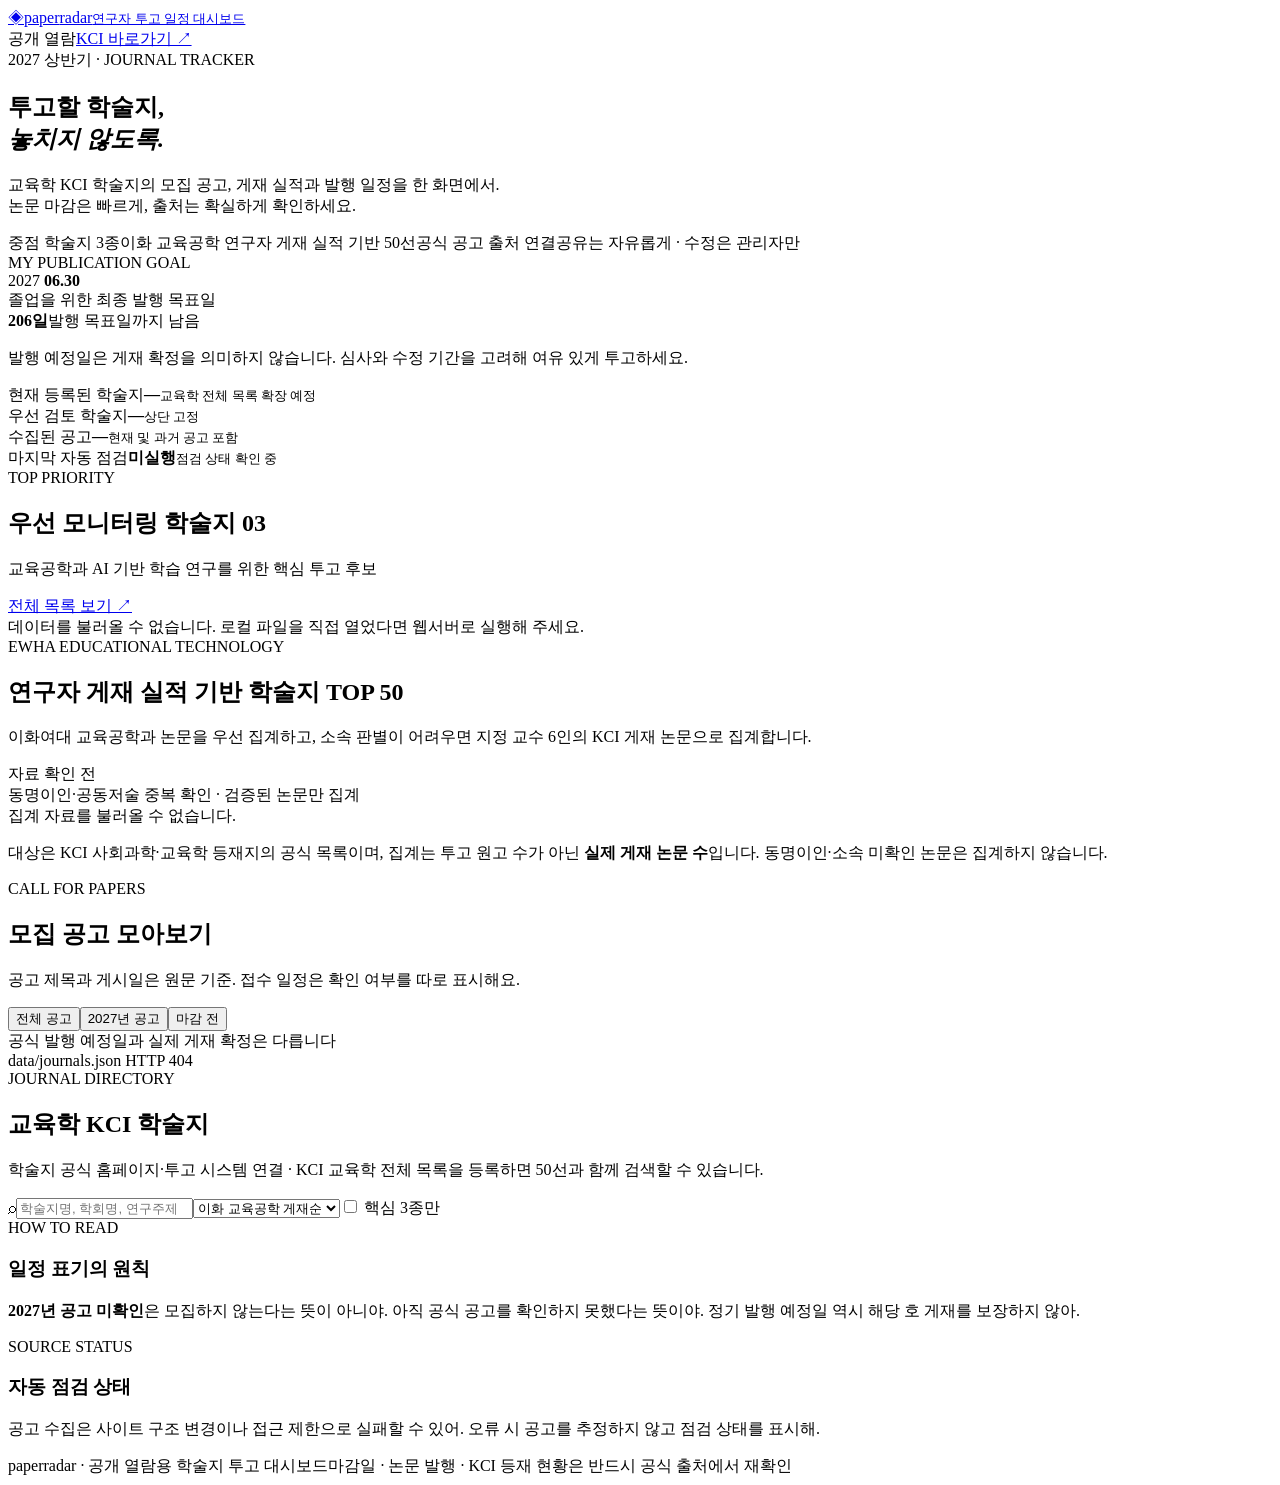
==== index.html @ 4fd84130 "Fix Github Pages path" ====
<!doctype html>
<html lang="ko">
<head>
  <meta charset="utf-8" />
  <meta name="viewport" content="width=device-width,initial-scale=1" />
  <meta name="color-scheme" content="light" />
  <meta name="description" content="교육학 KCI 학술지의 논문 모집 공고, 영향력지수와 발행일을 함께 살펴보는 연구자용 공개 대시보드" />
  <title>Paper Radar · 학술지 투고 레이더</title>
  <link rel="stylesheet" href="styles.css" />
  <script src="app.js" defer></script>
</head>
<body>
 <div class="app-shell">
  <header class="topbar"><a class="brand" href="./" aria-label="처음으로"><span class="brand-mark">◈</span><span>paper<span class="brand-light">radar</span><small>연구자 투고 일정 대시보드</small></span></a><div class="top-actions"><span class="public-mark"><span class="live-dot"></span>공개 열람</span><a class="top-link" href="https://www.kci.go.kr" target="_blank" rel="noopener noreferrer">KCI 바로가기 ↗</a></div></header>
  <main>
   <section class="hero"><div class="hero-copy"><div class="eyebrow">2027 상반기 · JOURNAL TRACKER</div><h1>투고할 학술지,<br><em>놓치지 않도록.</em></h1><p>교육학 KCI 학술지의 모집 공고, 게재 실적과 발행 일정을 한 화면에서.<br>논문 마감은 빠르게, 출처는 확실하게 확인하세요.</p><div class="hero-pills"><span>중점 학술지 3종</span><span>이화 교육공학 연구자 게재 실적 기반 50선</span><span>공식 공고 출처 연결</span><span>공유는 자유롭게 · 수정은 관리자만</span></div></div><div class="deadline-card"><div class="eyebrow">MY PUBLICATION GOAL</div><div class="goal-date">2027 <strong>06.30</strong></div><div class="goal-label">졸업을 위한 최종 발행 목표일</div><div class="days"><strong id="days-left">—</strong><span id="days-label">남은 기간 계산 중</span></div><p>발행 예정일은 게재 확정을 의미하지 않습니다. 심사와 수정 기간을 고려해 여유 있게 투고하세요.</p></div></section>
   <section class="metrics" aria-label="대시보드 요약"><div class="metric"><span>현재 등록된 학술지</span><strong id="journal-count">—</strong><small>교육학 전체 목록 확장 예정</small></div><div class="metric"><span>우선 검토 학술지</span><strong id="priority-count">—</strong><small>상단 고정</small></div><div class="metric"><span>수집된 공고</span><strong id="notice-count">—</strong><small>현재 및 과거 공고 포함</small></div><div class="metric"><span>마지막 자동 점검</span><strong id="last-check" class="smaller">미실행</strong><small id="scan-summary">점검 상태 확인 중</small></div></section>
   <section class="section" id="priority"><div class="section-heading"><div><div class="eyebrow">TOP PRIORITY</div><h2>우선 모니터링 학술지 <span class="soft">03</span></h2><p>교육공학과 AI 기반 학습 연구를 위한 핵심 투고 후보</p></div><a href="#all-journals" class="section-link">전체 목록 보기 <span>↗</span></a></div><div id="priority-grid" class="priority-grid" aria-live="polite"></div></section>
   <section class="section" id="research-ranking"><div class="section-heading"><div><div class="eyebrow">EWHA EDUCATIONAL TECHNOLOGY</div><h2>연구자 게재 실적 기반 학술지 TOP 50</h2><p>이화여대 교육공학과 논문을 우선 집계하고, 소속 판별이 어려우면 지정 교수 6인의 KCI 게재 논문으로 집계합니다.</p></div></div><div class="table-panel"><div class="ranking-toolbar"><div id="ranking-status">자료 확인 전</div><span>동명이인·공동저술 중복 확인 · 검증된 논문만 집계</span></div><div id="ranking-list" class="ranking-list" aria-live="polite"></div></div><p class="ranking-explain">대상은 KCI 사회과학·교육학 등재지의 공식 목록이며, 집계는 투고 원고 수가 아닌 <strong>실제 게재 논문 수</strong>입니다. 동명이인·소속 미확인 논문은 집계하지 않습니다.</p></section>
   <section class="section" id="announcements"><div class="section-heading"><div><div class="eyebrow">CALL FOR PAPERS</div><h2>모집 공고 모아보기</h2><p>공고 제목과 게시일은 원문 기준. 접수 일정은 확인 여부를 따로 표시해요.</p></div></div><div class="table-panel"><div class="filterbar"><div class="filtergroup" role="group" aria-label="공고 필터"><button data-notice-filter="all" class="chip active" type="button">전체 공고</button><button data-notice-filter="new" class="chip" type="button">2027년 공고</button><button data-notice-filter="open" class="chip" type="button">마감 전</button></div><span class="hint">공식 발행 예정일과 실제 게재 확정은 다릅니다</span></div><div id="notice-list" class="notice-list" aria-live="polite"></div></div></section>
   <section class="section" id="all-journals"><div class="section-heading"><div><div class="eyebrow">JOURNAL DIRECTORY</div><h2>교육학 KCI 학술지</h2><p>학술지 공식 홈페이지·투고 시스템 연결 · KCI 교육학 전체 목록을 등록하면 50선과 함께 검색할 수 있습니다.</p></div></div><div class="table-panel"><div class="directory-tools"><label class="search"><span aria-hidden="true">⌕</span><input id="query" type="search" placeholder="학술지명, 학회명, 연구주제로 검색" aria-label="학술지 검색" /></label><select id="sort" aria-label="정렬 방식"><option value="ranking">이화 교육공학 게재순</option><option value="priority">우선 학술지 순</option><option value="if">KCI IF 높은 순</option><option value="name">이름순</option></select><label class="checkbox-label"><input id="only-priority" type="checkbox" /> 핵심 3종만</label></div><div id="journal-list" class="journal-list" aria-live="polite"></div></div></section>
   <section class="bottom-row"><div class="help-card"><div class="eyebrow">HOW TO READ</div><h3>일정 표기의 원칙</h3><p><strong>2027년 공고 미확인</strong>은 모집하지 않는다는 뜻이 아니야. 아직 공식 공고를 확인하지 못했다는 뜻이야. 정기 발행 예정일 역시 해당 호 게재를 보장하지 않아.</p></div><div class="help-card"><div class="eyebrow">SOURCE STATUS</div><h3>자동 점검 상태</h3><div id="source-status" class="sources"></div><p>공고 수집은 사이트 구조 변경이나 접근 제한으로 실패할 수 있어. 오류 시 공고를 추정하지 않고 점검 상태를 표시해.</p></div></section>
  </main>
  <footer><span>paper<span class="brand-light">radar</span> <span class="muted">· 공개 열람용 학술지 투고 대시보드</span></span><span>마감일 · 논문 발행 · KCI 등재 현황은 반드시 공식 출처에서 재확인</span></footer>
 </div>
</body>
</html>
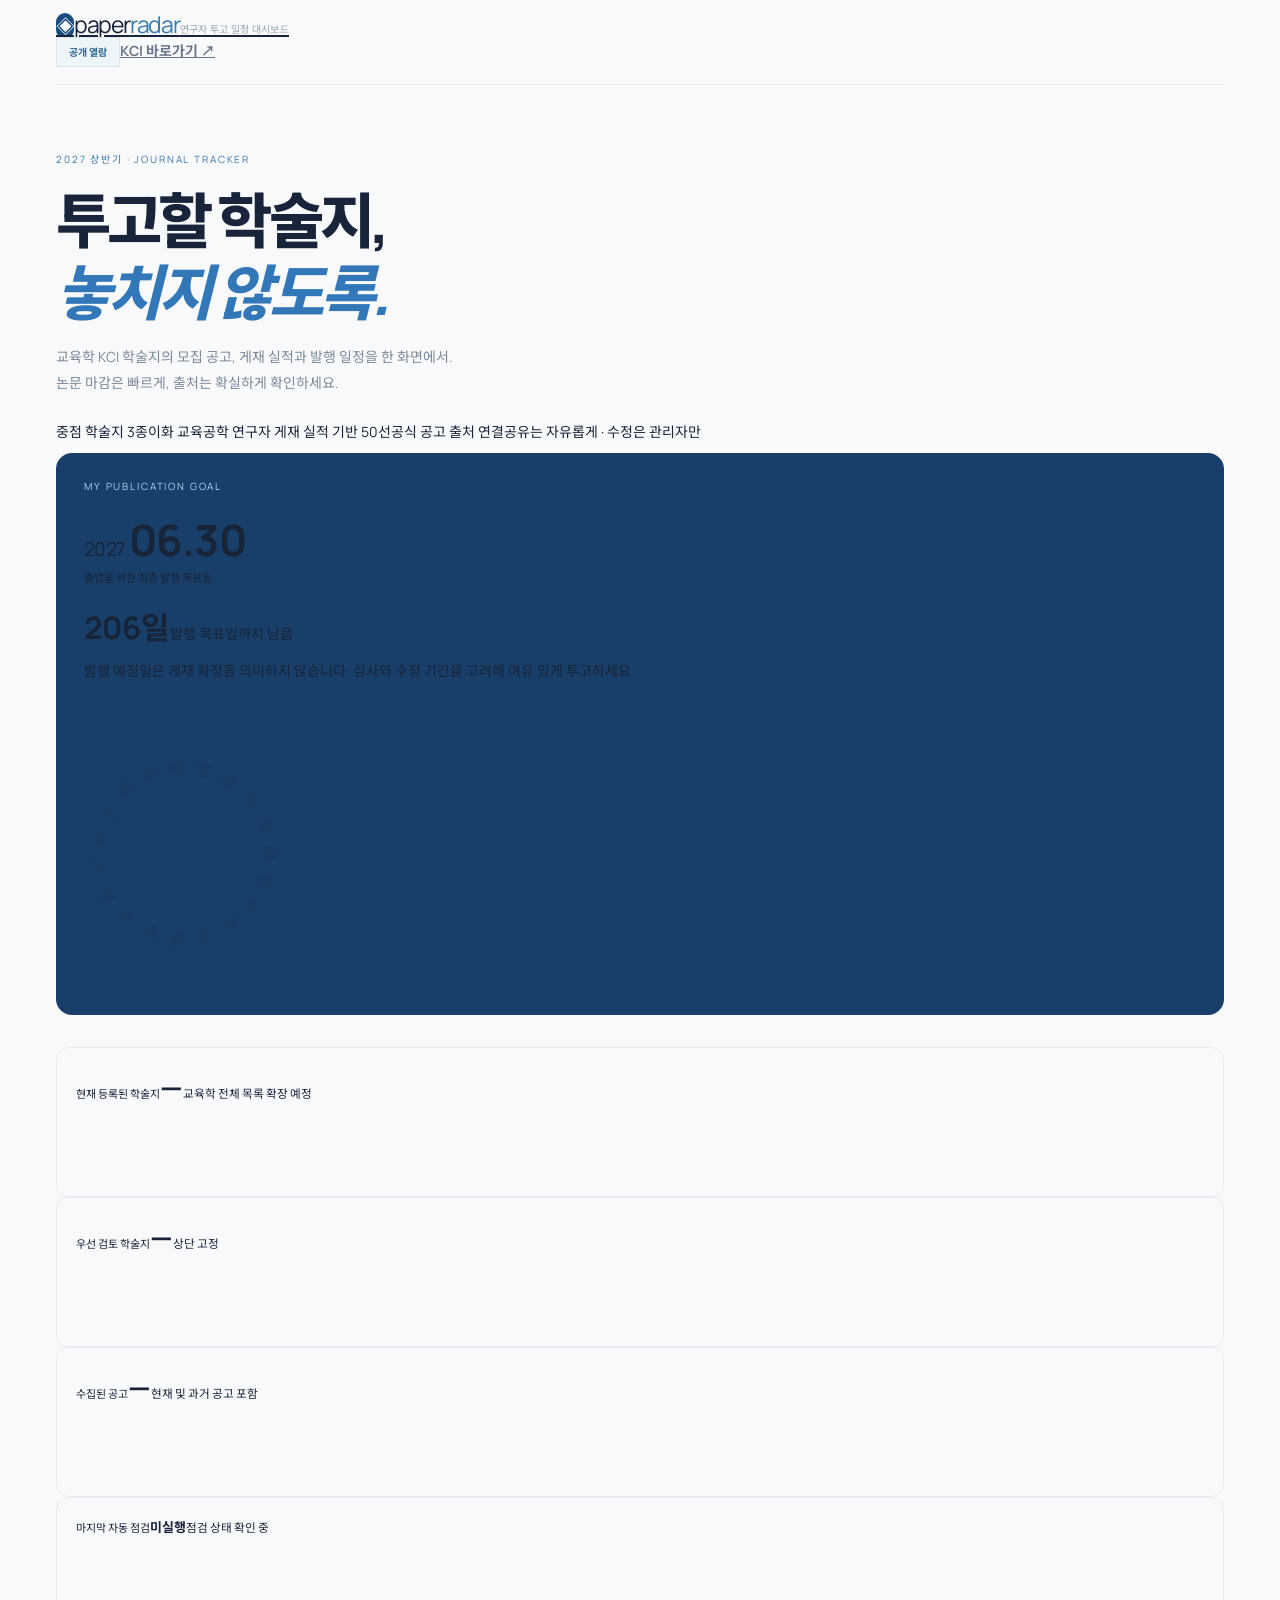
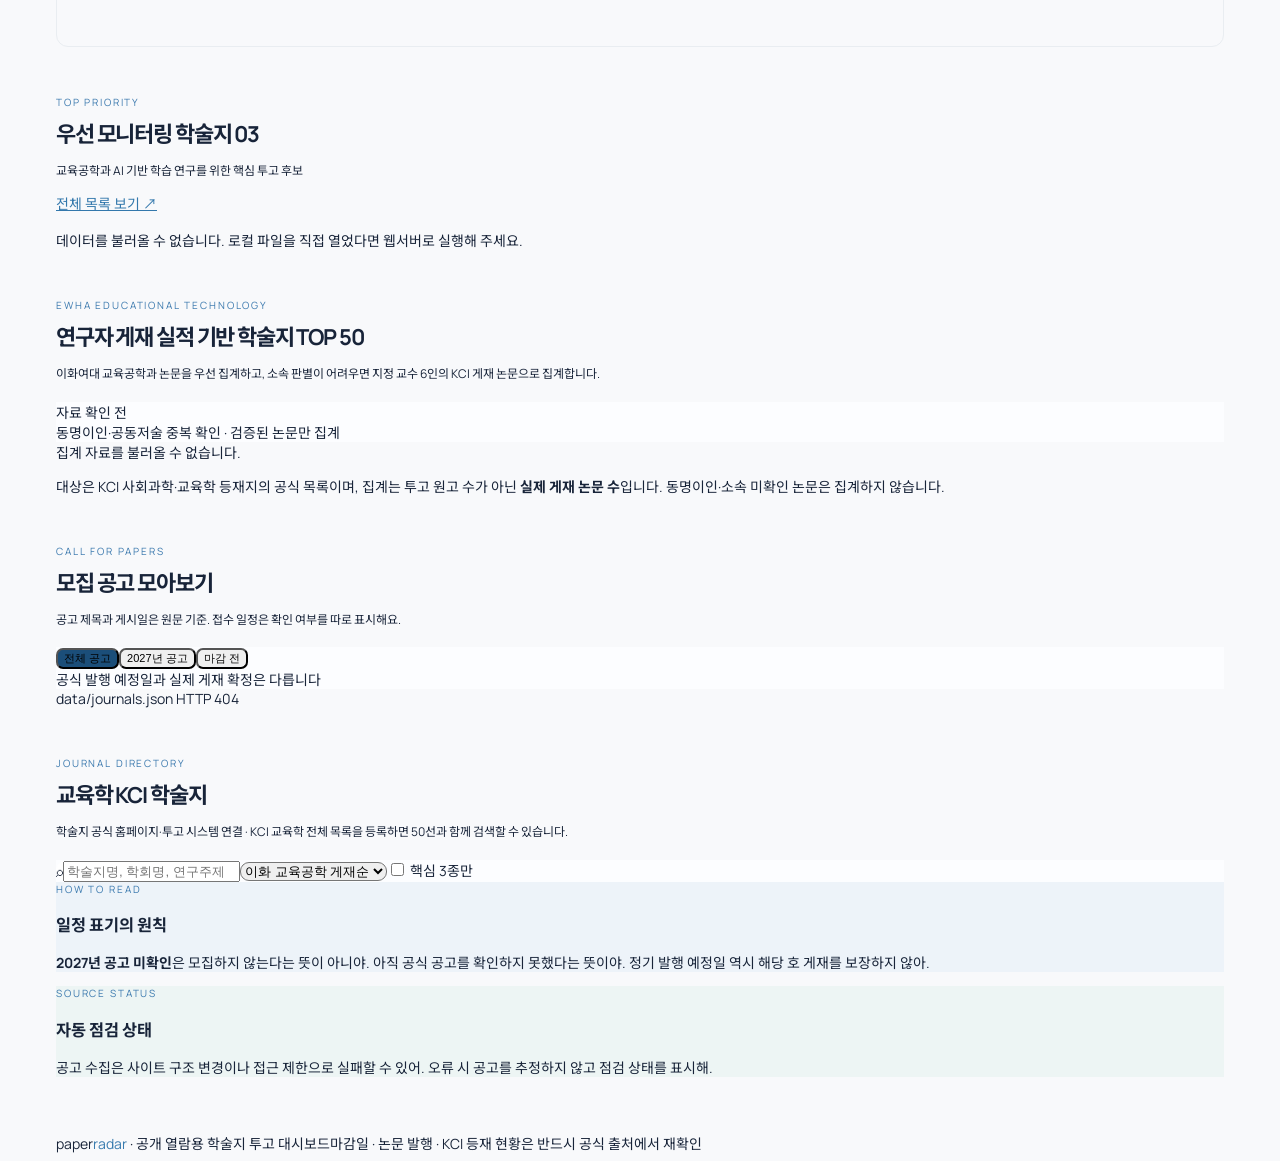
==== commit 882a05ea: "Update index.html" ====
--- a/index.html
+++ b/index.html
@@ -8,6 +8,7 @@
   <title>Paper Radar · 학술지 투고 레이더</title>
   <link rel="stylesheet" href="styles.css" />
   <script src="app.js" defer></script>
+  <link rel="stylesheet" href="./redesign.css?v=2">
 </head>
 <body>
  <div class="app-shell">
--- a/redesign.css
+++ b/redesign.css
@@ -0,0 +1,54 @@
+
+/* Paper Radar v2 — editorial research dashboard */
+@import url('https://fonts.googleapis.com/css2?family=DM+Sans:wght@400;500;600;700;800&family=Manrope:wght@400;500;600;700;800&family=Noto+Sans+KR:wght@400;500;600;700;800&display=swap');
+:root{font-family:'Manrope','Noto Sans KR',sans-serif;background:#f8f9fb;color:#182439;font-size:14px}
+body{background:#f8f9fb}
+.app-shell{max-width:1280px;padding:0 48px}
+.topbar{height:76px;border-bottom:1px solid #e7ebef}
+.brand{font-size:23px;color:#17243b;gap:10px;letter-spacing:-1.2px}
+.brand-mark{width:34px;height:34px;background:#194d7d;border-radius:10px;color:white;font-size:19px}
+.brand-light{color:#397caf}
+.brand small{font-size:10px;letter-spacing:.03em;margin-top:5px;color:#98a4b2}
+.top-actions{gap:24px;font-weight:700}
+.top-link{color:#69778a}.top-link:hover{color:#225a8e}
+.public-mark{font-size:10px;padding:7px 12px;background:#edf5f8;border:1px solid #dae7f0;color:#346c91}
+.live-dot{background:#3b9b93}
+.hero{grid-template-columns:minmax(0,1fr) 330px;gap:34px;padding:54px 0 32px;align-items:stretch}
+.hero-copy{padding:12px 0}
+.eyebrow{color:#3b79ae;font-size:10px;letter-spacing:1.85px}
+.hero h1{font-weight:800;font-size:clamp(38px,4.7vw,61px);letter-spacing:-3.9px;line-height:1.2;margin:18px 0 16px}
+.hero h1 em{color:#3278b8}
+.hero-copy p{font-size:14px;line-height:1.85;color:#7b899a}
+.hero-pills{margin-top:25px;gap:10px}
+.hero-pills a{background:#194b79;border-radius:9px;color:white;padding:11px 16px;font-size:12px;font-weight:800}
+.hero-pills a+a{background:#fff;color:#2e648d;border:1px solid #dce5ed}
+.hero-pills a:hover{filter:brightness(.95)}
+.deadline-card{min-height:unset;border-radius:16px;padding:26px 28px;background:#183f69;box-shadow:none}
+.deadline-card:after{content:'◌';font-size:200px;right:-35px;bottom:-65px;opacity:.065}
+.deadline-card .eyebrow{color:#a2d9ef}
+.goal-date{margin-top:17px;font-size:19px;letter-spacing:-.7px}.goal-date strong{font-size:43px}
+.goal-label{font-size:11px}.days{margin-top:18px}.days strong{font-size:31px}.deadline-card p{margin-top:11px;line-height:1.7}
+.metrics{grid-template-columns:repeat(4,minmax(0,1fr));gap:12px}
+.metric{border-radius:12px;min-height:110px;padding:19px 19px;border:1px solid #e9edf1;box-shadow:none}
+.metric>span{font-size:11px}.metric strong{font-size:29px;margin:5px 0}.metric .smaller{font-size:13px;margin:13px 0 9px}
+.section{margin-top:48px}.section-heading{margin-bottom:17px}.section-heading h2{font-size:22px;letter-spacing:-1.15px;margin:7px 0}
+.section-heading p{font-size:12px;line-height:1.7}.section-link{color:#3378ac}
+.priority-grid{gap:13px}
+.journal-card{border-radius:13px;border:1px solid #e5eaf0;min-height:234px;box-shadow:none;padding:21px 21px 19px;transition:transform .18s,border-color .18s}
+.journal-card:hover{transform:translateY(-3px);border-color:#bad0e2}
+.journal-card:first-child{background:#fff;border-color:#a3c8e3}
+.rank{color:#397ba7;letter-spacing:.08em;font-size:10px}
+.mini-badge{background:#f3f6fa;border-color:#e8edf2;border-radius:20px}
+.journal-card h3{font-size:18px;margin:18px 0 7px}.journal-card h3.english{font-size:16px}
+.jc-meta span{font-size:10px;background:#eff5fa;color:#56758e}
+.jc-footer .if strong{color:#174b76}.jc-footer a,.small-links a,.ranking-links a,.rank-links a{color:#236eaa}
+.table-panel{border-radius:12px;box-shadow:none;border-color:#e5eaf0}
+.filterbar,.directory-tools,.ranking-toolbar{background:#fcfdff}
+.search{border-radius:9px;background:#fff}.directory-tools select{border-radius:9px}
+.chip.active{background:#1b4e79}.chip{font-size:11px;border-radius:7px}
+.tag.open{color:#166a56;background:#e8f6ef}
+.notice-row:hover,.journal-row:hover,.ranking-row:hover{background:#f9fbfd}
+.help-card{background:#edf3f9}.help-card:nth-child(2){background:#edf5f4}
+footer{margin-top:56px}
+@media(max-width:950px){.app-shell{padding:0 26px}.hero{grid-template-columns:1fr 300px;gap:18px}.top-actions{gap:12px}.priority-grid{grid-template-columns:repeat(3,minmax(0,1fr))}.journal-card{padding:16px}.hero h1{font-size:43px}}
+@media(max-width:720px){.app-shell{padding:0 16px}.topbar{height:70px}.top-actions .top-link{display:none}.hero{grid-template-columns:1fr;gap:16px;padding:32px 0 20px}.hero h1{font-size:41px;letter-spacing:-2.5px}.deadline-card{padding:20px 22px}.metrics{grid-template-columns:repeat(2,minmax(0,1fr));gap:9px}.metric{min-height:98px;padding:15px}.priority-grid{grid-template-columns:1fr}.journal-card{min-height:205px}.section{margin-top:37px}.section-heading h2{font-size:21px}.bottom-row{grid-template-columns:1fr}.goal-date strong{font-size:38px}.ranking-toolbar{flex-direction:column;align-items:flex-start}}
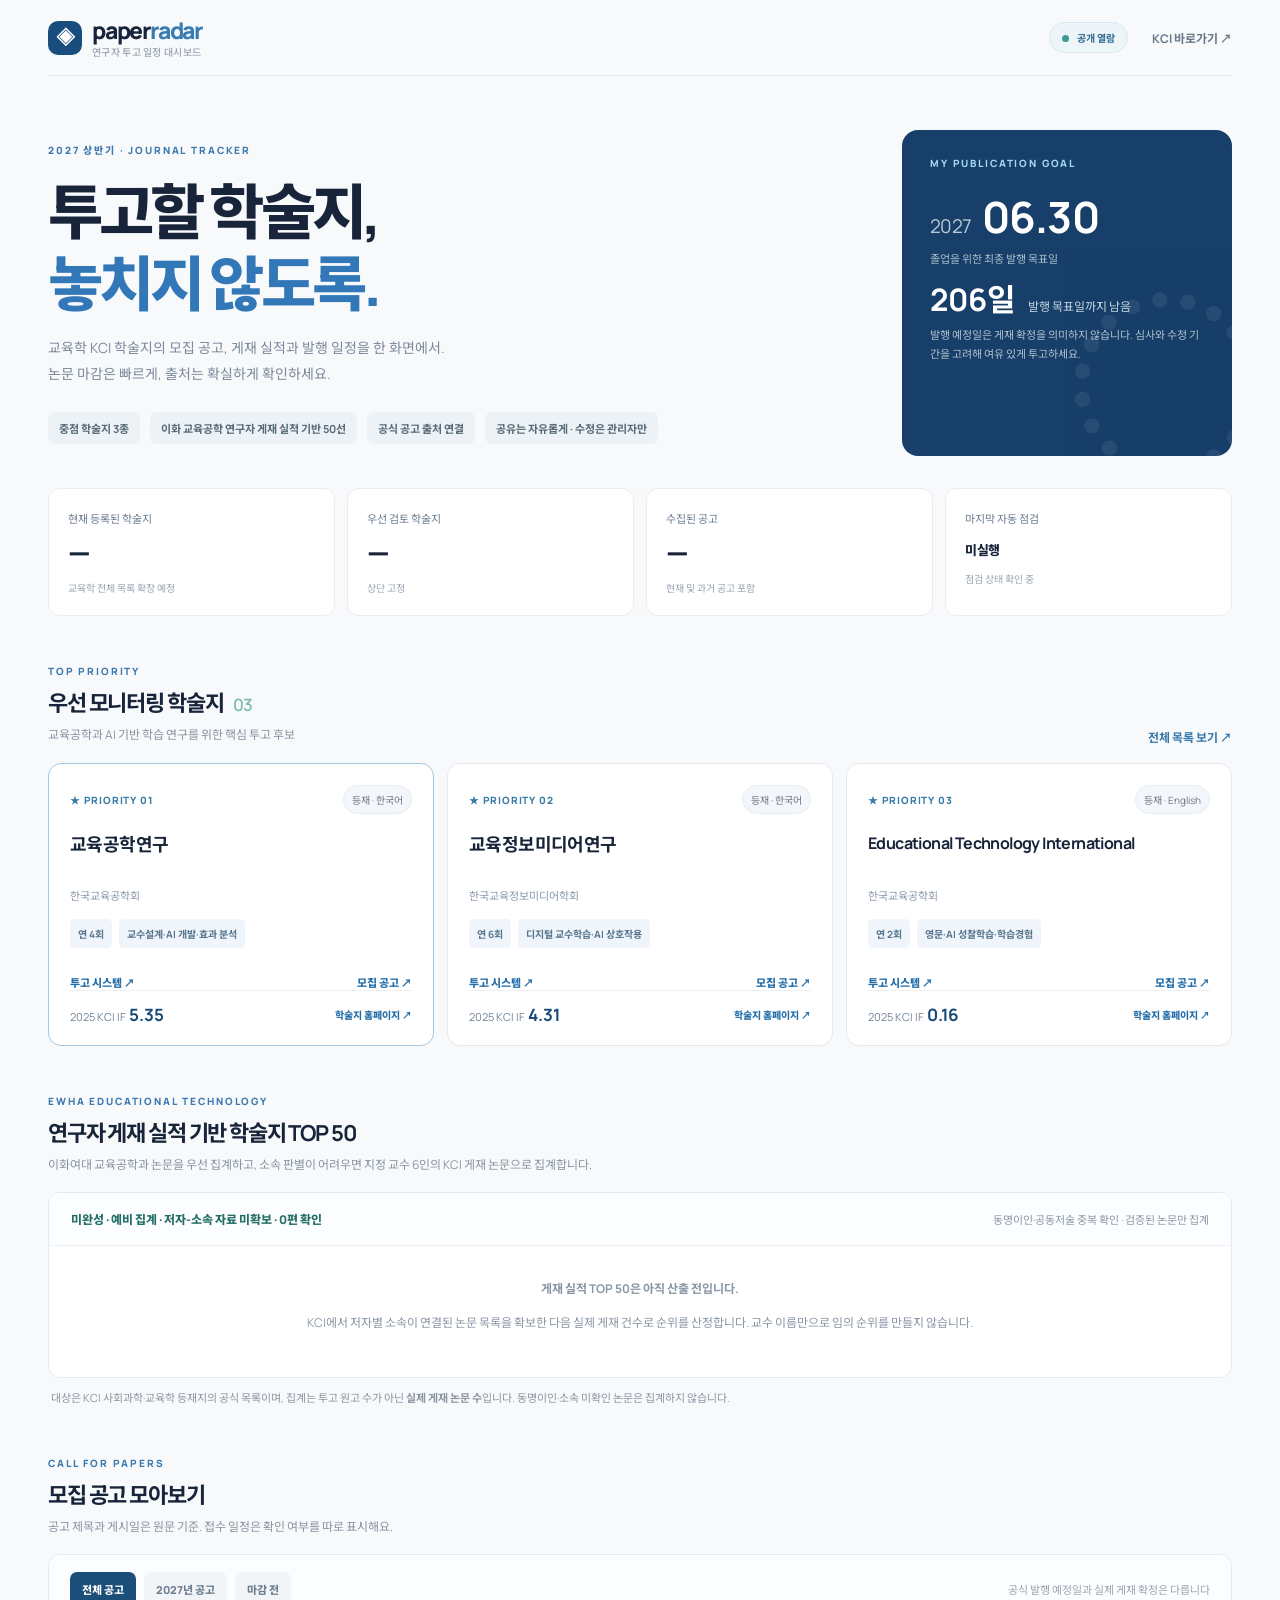
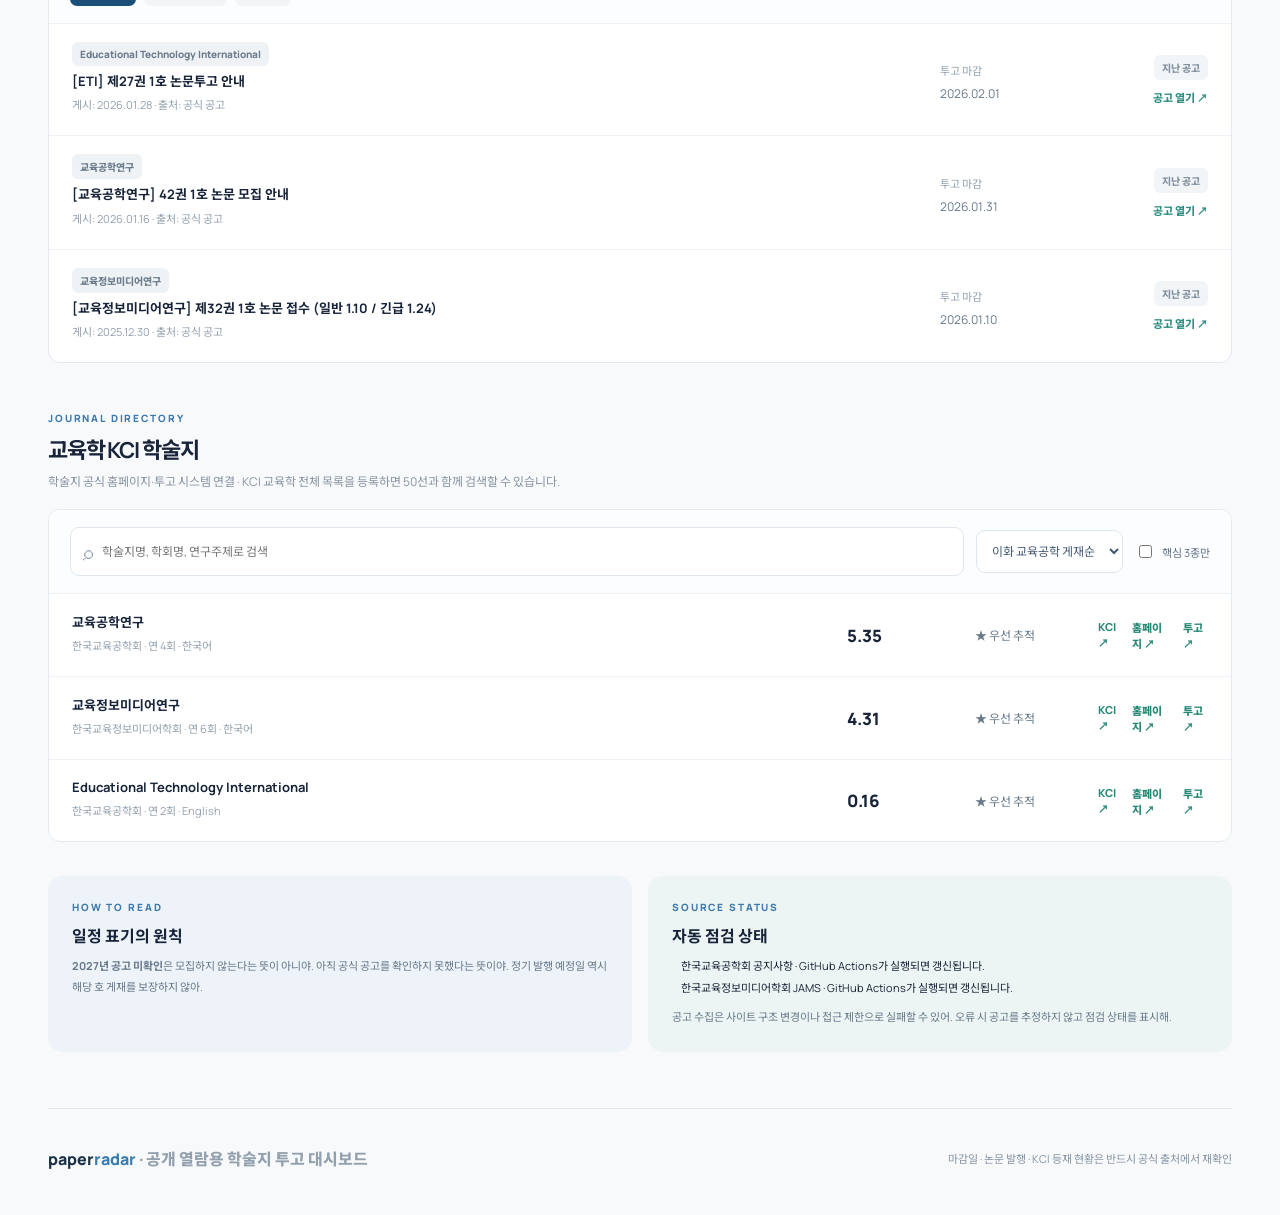
==== commit c93d993d: "Update index.html" ====
--- a/index.html
+++ b/index.html
@@ -7,7 +7,7 @@
   <meta name="description" content="교육학 KCI 학술지의 논문 모집 공고, 영향력지수와 발행일을 함께 살펴보는 연구자용 공개 대시보드" />
   <title>Paper Radar · 학술지 투고 레이더</title>
   <link rel="stylesheet" href="styles.css" />
-  <script src="app.js" defer></script>
+  <script src="./app.js?v=20261030-2" defer></script>
   <link rel="stylesheet" href="./redesign.css?v=2">
 </head>
 <body>
--- a/styles.css
+++ b/styles.css
@@ -0,0 +1,7 @@
+@import url('https://fonts.googleapis.com/css2?family=DM+Sans:wght@400;500;600;700;800&family=Noto+Sans+KR:wght@400;500;600;700;800&display=swap');
+:root {font-family:'DM Sans','Noto Sans KR',system-ui,sans-serif;color:#15243a;background:#f6f8fb;font-size:15px}*{box-sizing:border-box}html{scroll-behavior:smooth}body{margin:0}a{color:inherit;text-decoration:none}button,input,select{font:inherit}button{cursor:pointer}.app-shell{max-width:1320px;padding:0 44px;margin:0 auto}.topbar{height:100px;display:flex;align-items:center;justify-content:space-between;border-bottom:1px solid #e3e9f0}.brand{display:flex;gap:12px;align-items:center;font-size:22px;line-height:1;font-weight:800;letter-spacing:-1.1px}.brand small{display:block;font-weight:500;font-size:11px;letter-spacing:0;color:#8490a0;margin-top:7px}.brand-light{color:#35a390}.brand-mark{display:grid;place-items:center;width:42px;height:42px;border-radius:13px;background:#142d44;color:#a2efde;font-size:26px}.top-actions{display:flex;align-items:center;gap:24px;font-size:12px;color:#58667a}.public-mark{border:1px solid #dde7e5;background:#f4fbf7;border-radius:100px;padding:9px 14px;color:#357b68;font-weight:700}.live-dot{display:inline-block;width:7px;height:7px;margin-right:8px;background:#45b48c;border-radius:50%}.top-link:hover,.section-link:hover{text-decoration:underline}.hero{display:grid;grid-template-columns:1.55fr 1fr;gap:40px;align-items:center;padding:52px 0 40px}.eyebrow{text-transform:uppercase;color:#269685;font-size:11px;font-weight:800;letter-spacing:2px}.hero h1{font-size:clamp(42px,4.9vw,66px);line-height:1.22;letter-spacing:-3.2px;margin:17px 0 20px;font-weight:800}.hero h1 em{font-style:normal;color:#319f8a}.hero-copy p{font-size:14px;line-height:1.9;color:#66758a;margin:0}.hero-pills{display:flex;flex-wrap:wrap;gap:8px;margin-top:25px}.hero-pills span{font-size:11px;padding:8px 11px;background:#ecf2f5;color:#586b78;border-radius:7px;font-weight:700}.deadline-card{position:relative;overflow:hidden;background:#17334b;color:white;border-radius:20px;padding:31px 33px;box-shadow:0 12px 36px #122c4018;min-height:293px}.deadline-card:after{content:'◉';font-size:220px;position:absolute;right:-48px;bottom:-96px;opacity:.055}.deadline-card .eyebrow{color:#96dac9}.goal-date{margin-top:18px;font-size:25px;letter-spacing:-1.4px;color:#b9ccd5}.goal-date strong{color:#fff;font-size:47px;margin-left:7px}.goal-label{font-size:12px;color:#a7bdc9;margin-top:4px}.days{display:flex;align-items:baseline;gap:12px;margin-top:20px}.days strong{font-size:36px;line-height:1}.days span{font-size:12px;color:#c4d8e1}.deadline-card p{font-size:11px;color:#adc1ca;max-width:330px;line-height:1.8;margin:13px 0 0}.metrics{display:grid;grid-template-columns:repeat(4,1fr);gap:14px}.metric{background:white;border:1px solid #e7ebf0;border-radius:14px;padding:23px 22px;min-height:127px}.metric>span{color:#6b7d90;font-size:12px}.metric strong{display:block;font-weight:800;font-size:33px;letter-spacing:-1.4px;margin:7px 0 1px}.metric .smaller{font-size:16px;letter-spacing:-.4px;margin:16px 0 9px}.metric small{color:#98a5b3;font-size:10px}.section{margin-top:57px}.section-heading{display:flex;align-items:end;justify-content:space-between;gap:20px;margin-bottom:19px}.section-heading h2{font-size:24px;letter-spacing:-1px;margin:8px 0 8px}.section-heading p{font-size:12px;color:#8794a3;margin:0}.soft{color:#7dbdb3;font-size:17px;margin-left:7px;font-weight:600}.section-link{font-size:12px;color:#477b86;font-weight:700}.priority-grid{display:grid;grid-template-columns:repeat(3,1fr);gap:16px}.journal-card{background:#fff;border:1px solid #e5ecf0;border-radius:16px;padding:23px 22px;display:flex;flex-direction:column;min-height:246px;box-shadow:0 5px 20px #192b3905}.journal-card:first-child{border-color:#91cbbb;background:linear-gradient(145deg,#fbfffe,#fff)}.jc-top{display:flex;justify-content:space-between;align-items:center}.rank{display:inline-block;font-size:11px;color:#299480;font-weight:800}.mini-badge{font-size:10px;color:#6c7885;background:#f3f5f8;border:1px solid #e7ecf1;padding:6px 8px;border-radius:6px}.journal-card h3{font-size:18px;letter-spacing:-.6px;line-height:1.4;margin:16px 0 6px;min-height:48px}.journal-card h3.english{font-size:17px}.jc-publisher{font-size:11px;color:#8a99a9}.jc-meta{display:flex;gap:7px;flex-wrap:wrap;margin:16px 0}.jc-meta span{border-radius:5px;padding:7px 8px;background:#f2f6f8;font-size:10px;font-weight:700;color:#516578}.jc-footer{margin-top:auto;display:flex;align-items:center;justify-content:space-between;border-top:1px solid #ecf0f4;padding-top:16px}.jc-footer .if{color:#718395;font-size:11px}.jc-footer .if strong{font-size:17px;color:#132f45;margin-left:3px}.jc-footer a{font-size:11px;color:#278875;font-weight:800}.table-panel{background:white;border:1px solid #e5ebf1;border-radius:16px;overflow:hidden}.filterbar,.directory-tools{display:flex;align-items:center;justify-content:space-between;padding:17px 21px;gap:12px;border-bottom:1px solid #edf0f3}.filtergroup{display:flex;align-items:center;gap:8px}.chip{border:none;border-radius:7px;background:#f2f5f8;color:#6e7f90;font-size:11px;font-weight:800;padding:9px 12px}.chip.active{color:#fff;background:#17364a}.hint{font-size:11px;color:#9ba5b2}.notice-row,.journal-row{display:grid;align-items:center;gap:18px;border-bottom:1px solid #eff2f5;padding:18px 23px}.notice-row{grid-template-columns:minmax(0,1fr) 132px 118px}.notice-row:last-child,.journal-row:last-child{border-bottom:none}.notice-row h4{font-size:13px;margin:5px 0;font-weight:700;line-height:1.55}.notice-row h4 a:hover{text-decoration:underline;color:#238675}.muted{color:#93a0ae}.notice-row p,.journal-row p{font-size:11px;color:#93a0ae;margin:5px 0}.notice-row time{font-size:12px;color:#66788a}.tag{font-size:10px;font-weight:800;padding:5px 8px;border-radius:6px;background:#eef2f5;color:#6c7c8d;display:inline-block}.tag.open{color:#247e60;background:#def6e9}.tag.pending{color:#966b26;background:#fff3d8}.tag.old{color:#8290a0;background:#f2f5f7}.status-block{text-align:right;font-size:11px}.status-block a{color:#2e8e80;font-weight:800}.directory-tools{justify-content:flex-start;flex-wrap:wrap}.search{display:flex;gap:7px;align-items:center;padding:10px 12px;border:1px solid #dfe6ed;border-radius:8px;min-width:265px;flex:1}.search>span{color:#899aaa;font-size:20px}.search input{outline:none;border:none;background:none;width:100%;font-size:12px;color:#25394e}.directory-tools select{border:1px solid #dfe6ed;border-radius:8px;background:#fff;padding:11px;font-size:12px;color:#435973}.checkbox-label{font-size:11px;color:#607286;display:flex;align-items:center;gap:7px}.journal-row{grid-template-columns:minmax(0,1fr) 110px 105px 110px}.journal-row h4{font-size:13px;margin:0 0 6px}.journal-row .if-cell{font-weight:800;font-size:17px}.journal-row .label-cell{color:#687a89;font-size:12px}.journal-row .links{display:flex;gap:11px;font-size:11px;color:#278875;font-weight:800;justify-content:flex-end}.bottom-row{display:grid;grid-template-columns:1fr 1fr;gap:16px;margin-top:34px}.help-card{background:#eaf2f4;border-radius:15px;padding:24px}.help-card:nth-child(2){background:#eef3ee}.help-card h3{margin:9px 0;font-size:16px}.help-card p{color:#67788a;font-size:11px;line-height:1.9;margin:0}.sources{font-size:11px;margin:10px 0 12px;display:grid;gap:6px}.source-line{display:flex;gap:9px;align-items:center}.source-line strong{font-weight:700}.source-line .ok{color:#20835f}.source-line .error{color:#ad614f}.source-line .neutral{color:#67788a}.empty{padding:32px;text-align:center;color:#8996a5;font-size:12px;line-height:1.8}footer{display:flex;justify-content:space-between;align-items:center;gap:18px;padding:37px 0 45px;color:#8493a3;font-size:11px;margin-top:32px;border-top:1px solid #e3e8ed}footer>span:first-child{font-weight:800;font-size:16px;color:#1b3146}
+@media(max-width:950px){.app-shell{padding:0 24px}.hero{grid-template-columns:1fr;gap:20px}.deadline-card{min-height:220px}.priority-grid{grid-template-columns:1fr 1fr}.metrics{grid-template-columns:1fr 1fr}.bottom-row{grid-template-columns:1fr}}@media(max-width:620px){.app-shell{padding:0 16px}.topbar{height:74px}.top-link{display:none}.hero{padding-top:34px}.hero h1{font-size:42px;letter-spacing:-2px}.hero-copy p br{display:none}.deadline-card{padding:25px}.priority-grid{grid-template-columns:1fr}.section{margin-top:44px}.section-heading h2{font-size:20px}.metrics{gap:9px}.metric{padding:15px;min-height:105px}.metric strong{font-size:27px}.notice-row{grid-template-columns:1fr auto;gap:7px;padding:16px}.notice-row .status-block{grid-column:1/-1;display:flex;justify-content:space-between}.notice-row time{font-size:11px}.filterbar{flex-direction:column;align-items:flex-start}.hint{font-size:10px}.journal-row{grid-template-columns:1fr 65px;gap:5px}.journal-row .label-cell{display:none}.journal-row .links{grid-column:1/-1;justify-content:flex-start}.search{min-width:100%}.section-link{font-size:10px}footer{flex-direction:column;align-items:flex-start}}
+
+/* Ewha faculty publication index */
+.ranking-toolbar{display:flex;gap:12px;align-items:center;justify-content:space-between;padding:17px 22px;border-bottom:1px solid #edf0f3}.ranking-toolbar #ranking-status{font-size:12px;color:#256f66;font-weight:800}.ranking-toolbar span{font-size:11px;color:#8b98a5}.ranking-row{display:grid;grid-template-columns:55px minmax(0,1fr) 95px 225px;gap:15px;align-items:center;padding:16px 22px;border-bottom:1px solid #eff3f5}.ranking-row:last-child{border-bottom:0}.rank-no{font-weight:800;font-size:17px;color:#89a9aa}.rank-details strong{font-size:14px}.rank-details p{margin:4px 0;font-size:11px;color:#8794a3}.rank-details small{font-size:11px;color:#45867b}.rank-score{font-weight:800;font-size:19px;color:#216b62}.rank-links{display:flex;gap:12px;justify-content:flex-end;flex-wrap:wrap}.rank-links a,.small-links a{color:#238977;font-size:11px;font-weight:800}.ranking-warning{padding:13px 20px;font-size:12px;color:#886326;background:#fff7e7;border-bottom:1px solid #f3e3bc}.ranking-explain{font-size:11px;line-height:1.8;color:#8b96a3;margin:10px 3px 0}.small-links{display:flex;justify-content:space-between;padding-top:10px;gap:12px}.jc-footer{padding-top:12px}.jc-footer a{font-size:10px}.rank-links a:hover,.small-links a:hover{text-decoration:underline}
+@media(max-width:780px){.ranking-row{grid-template-columns:38px minmax(0,1fr) 55px;gap:9px}.rank-links{grid-column:2/-1;justify-content:flex-start}.ranking-toolbar{flex-direction:column;align-items:flex-start}}
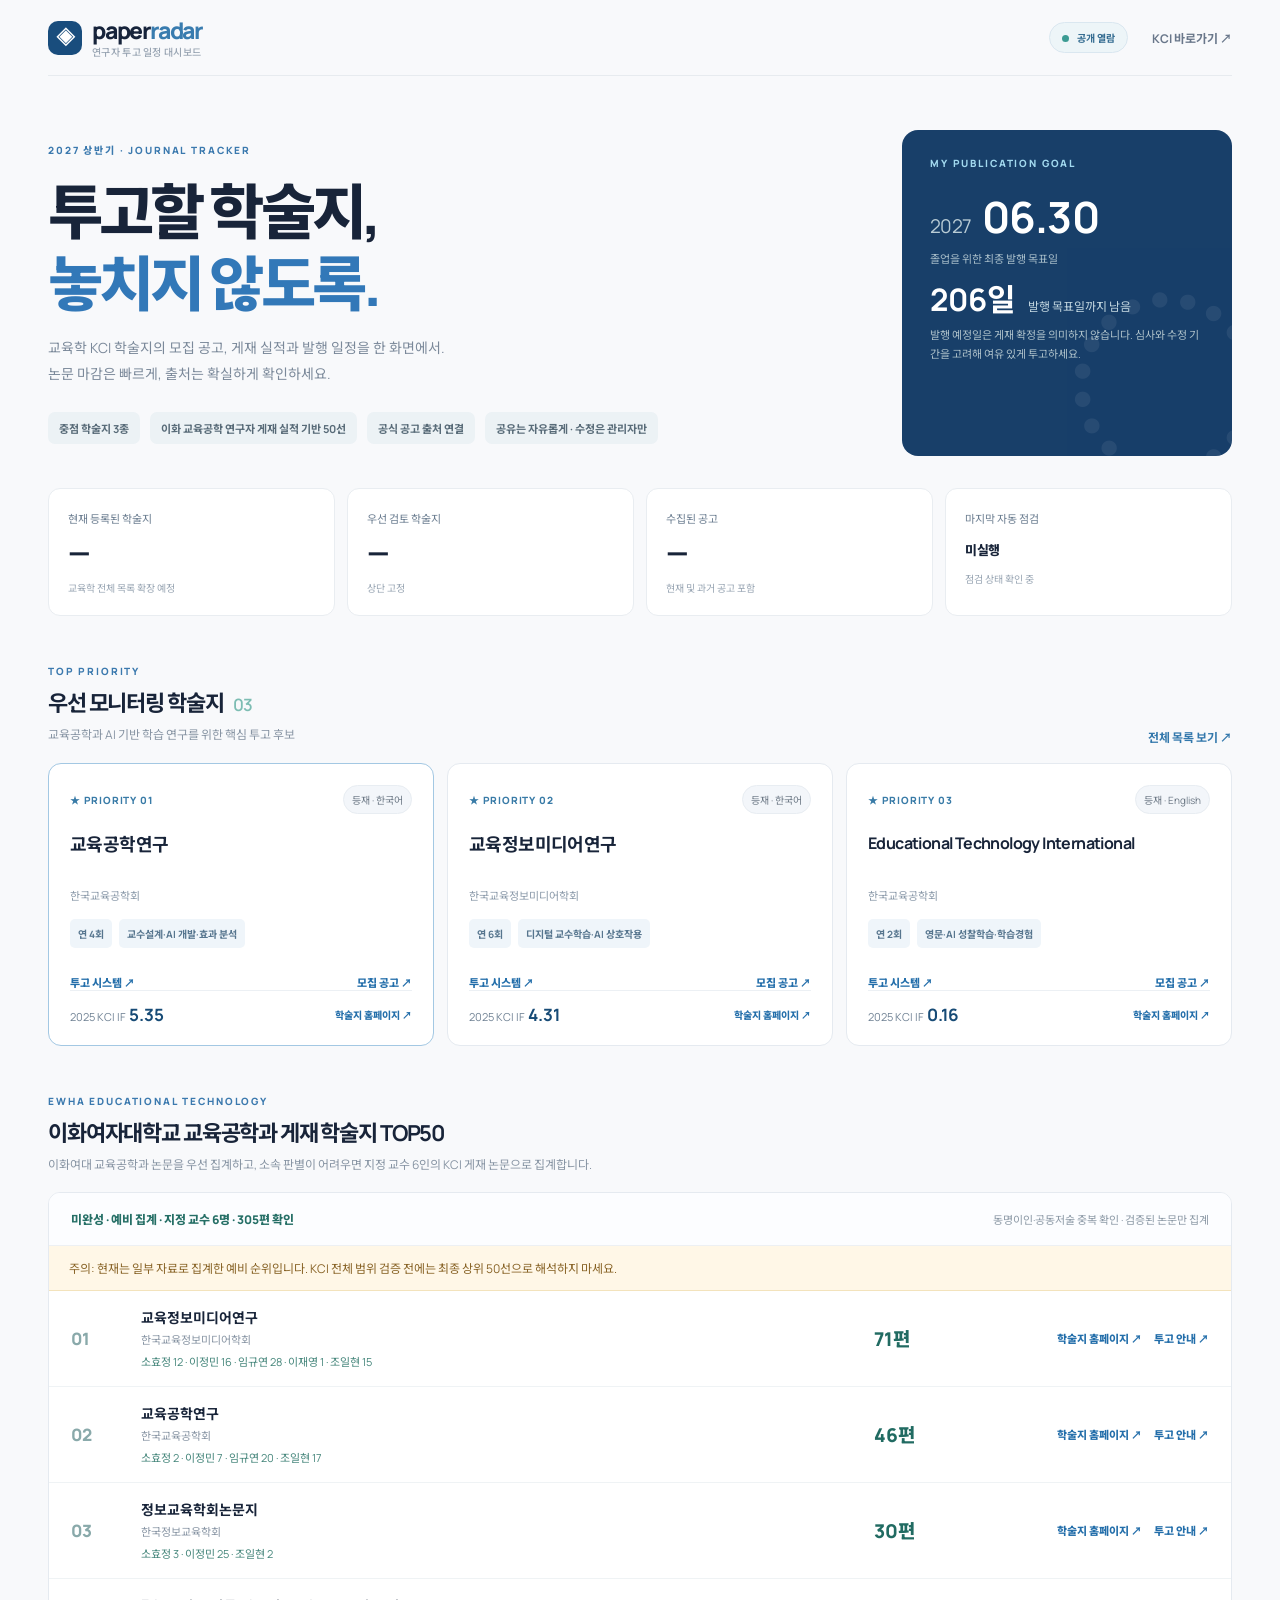
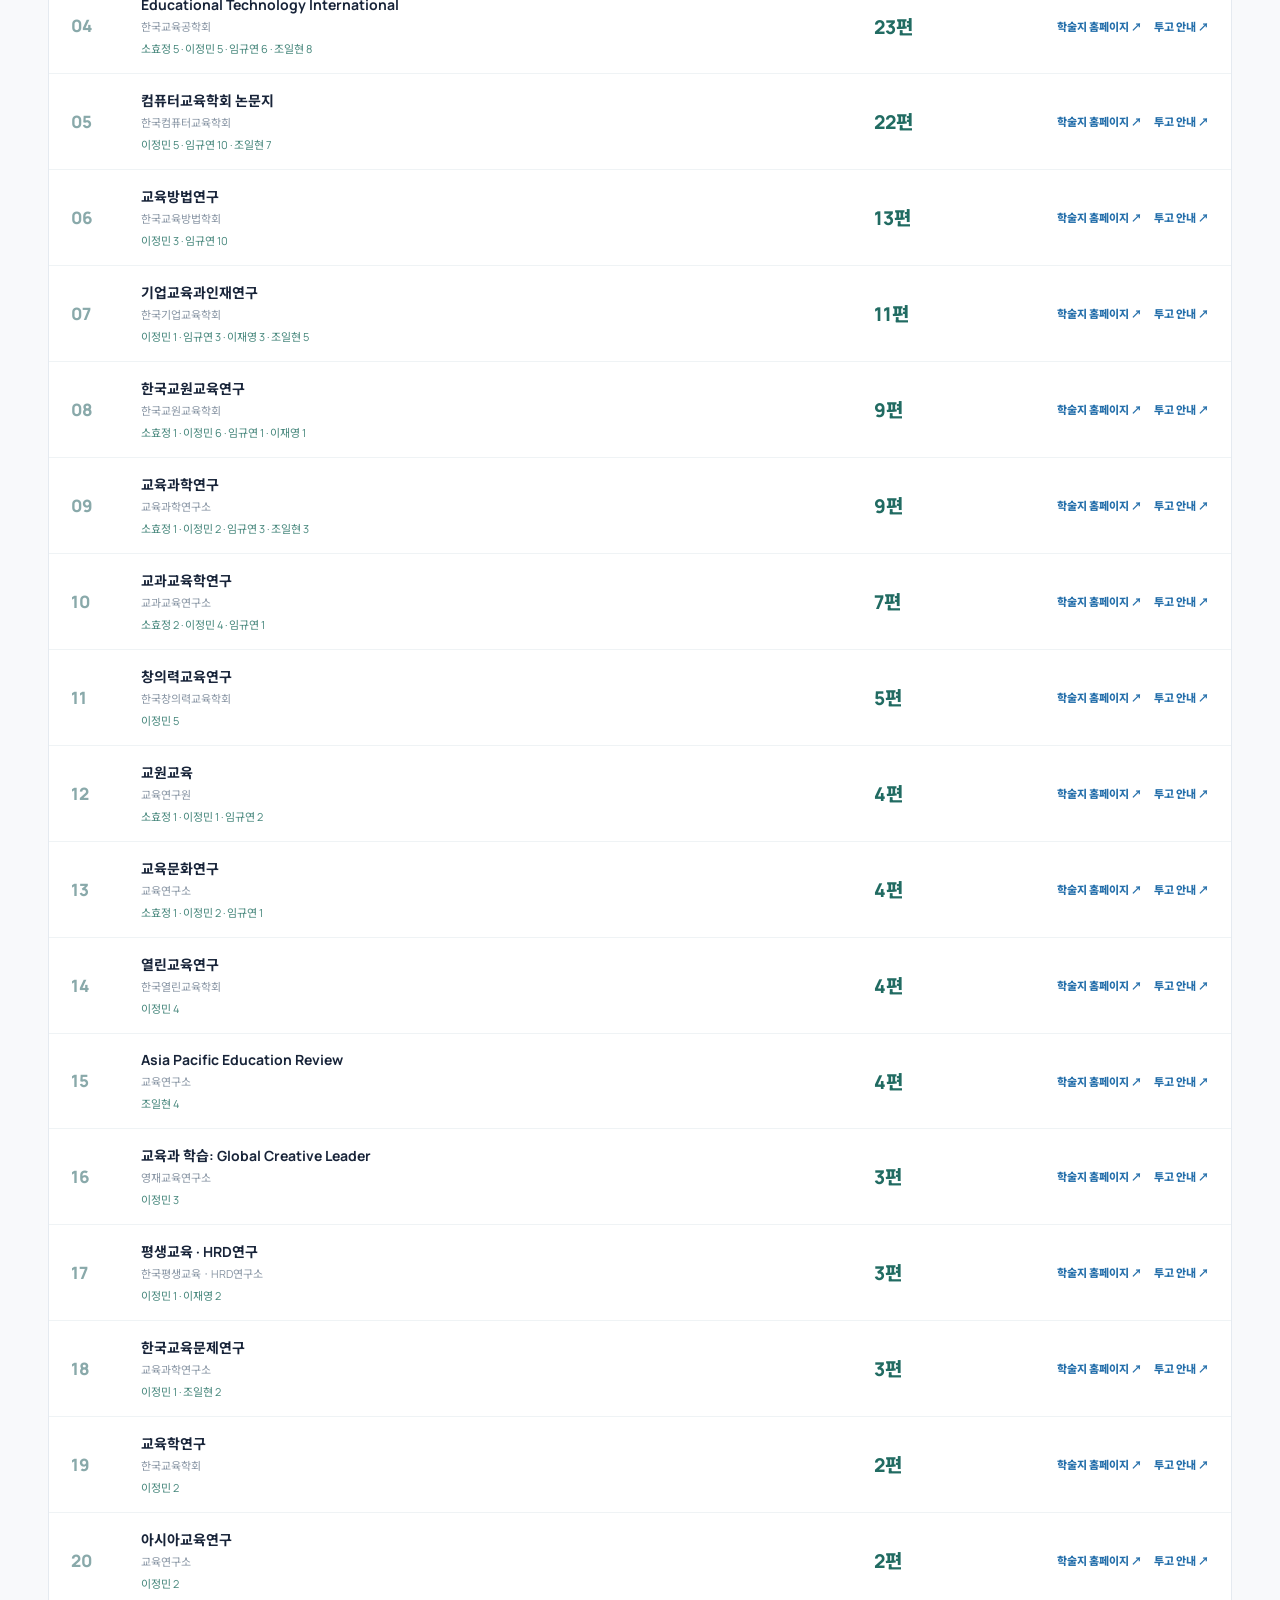
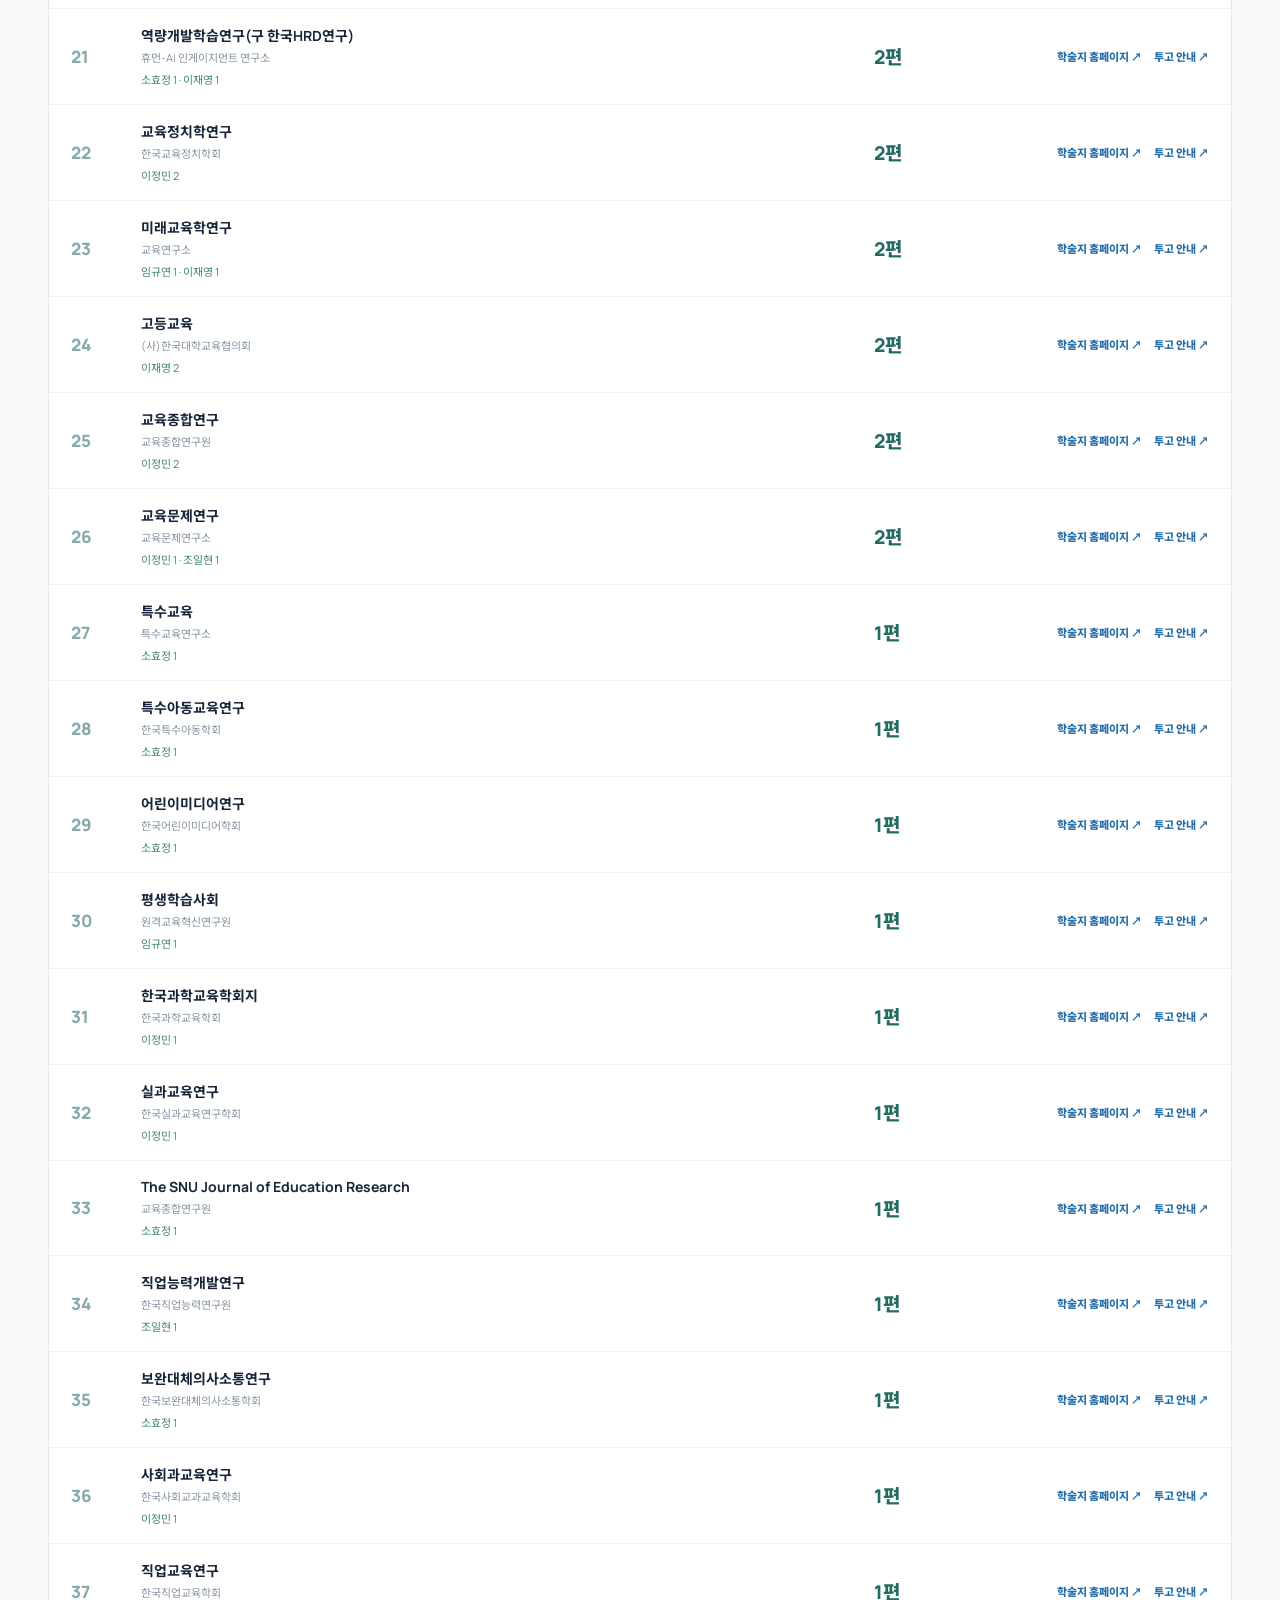
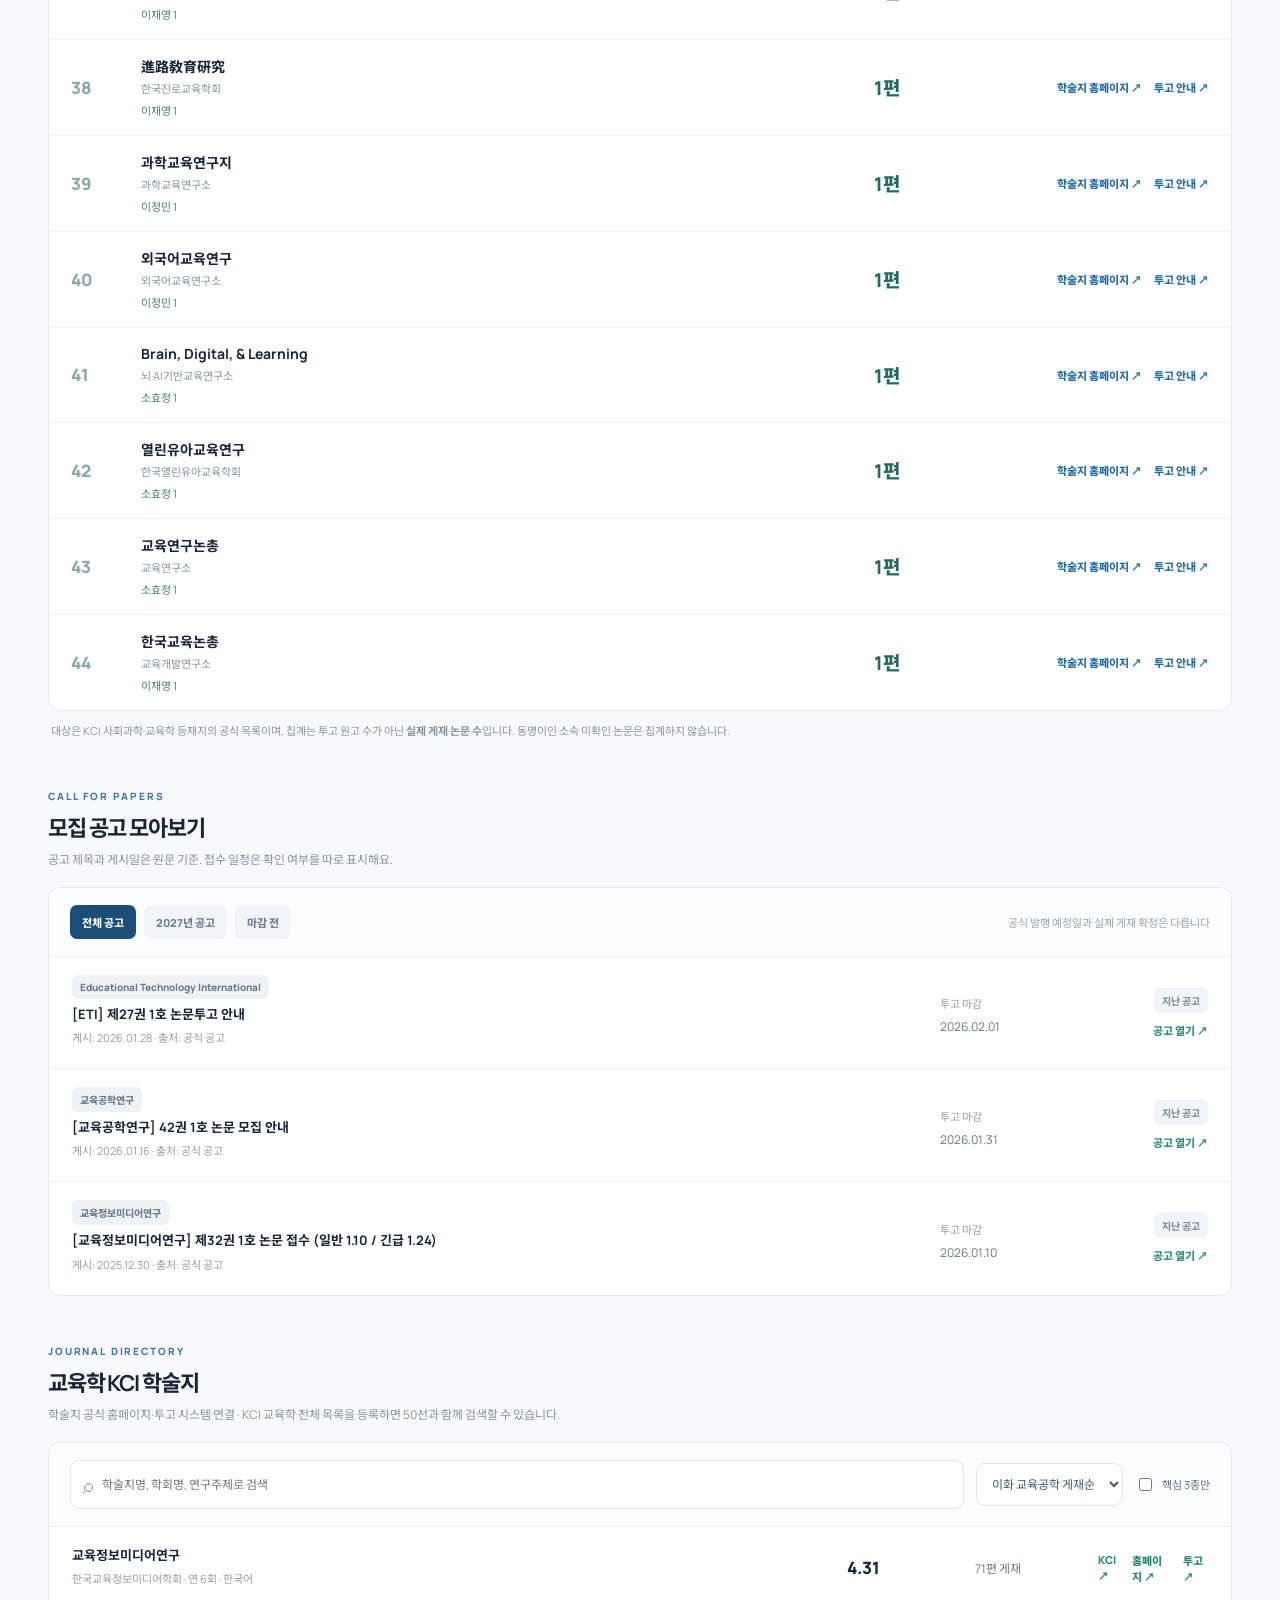
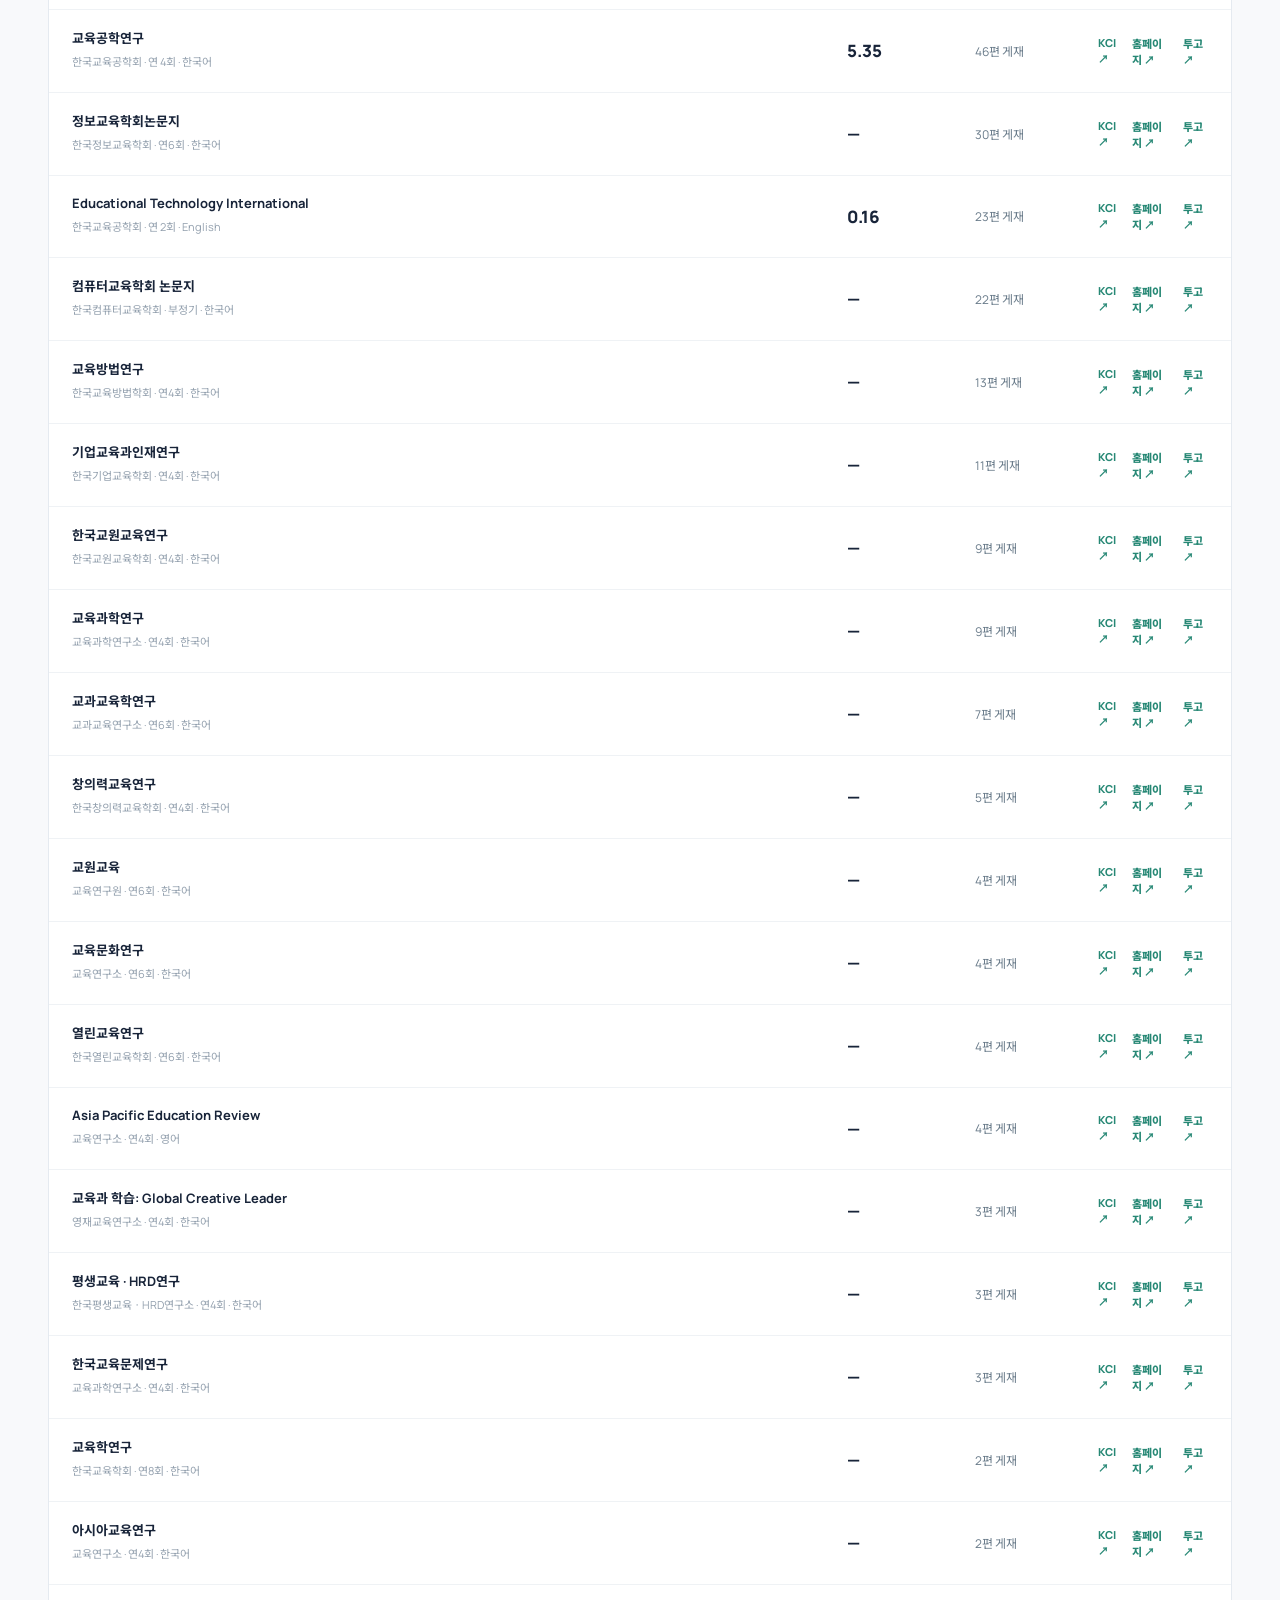
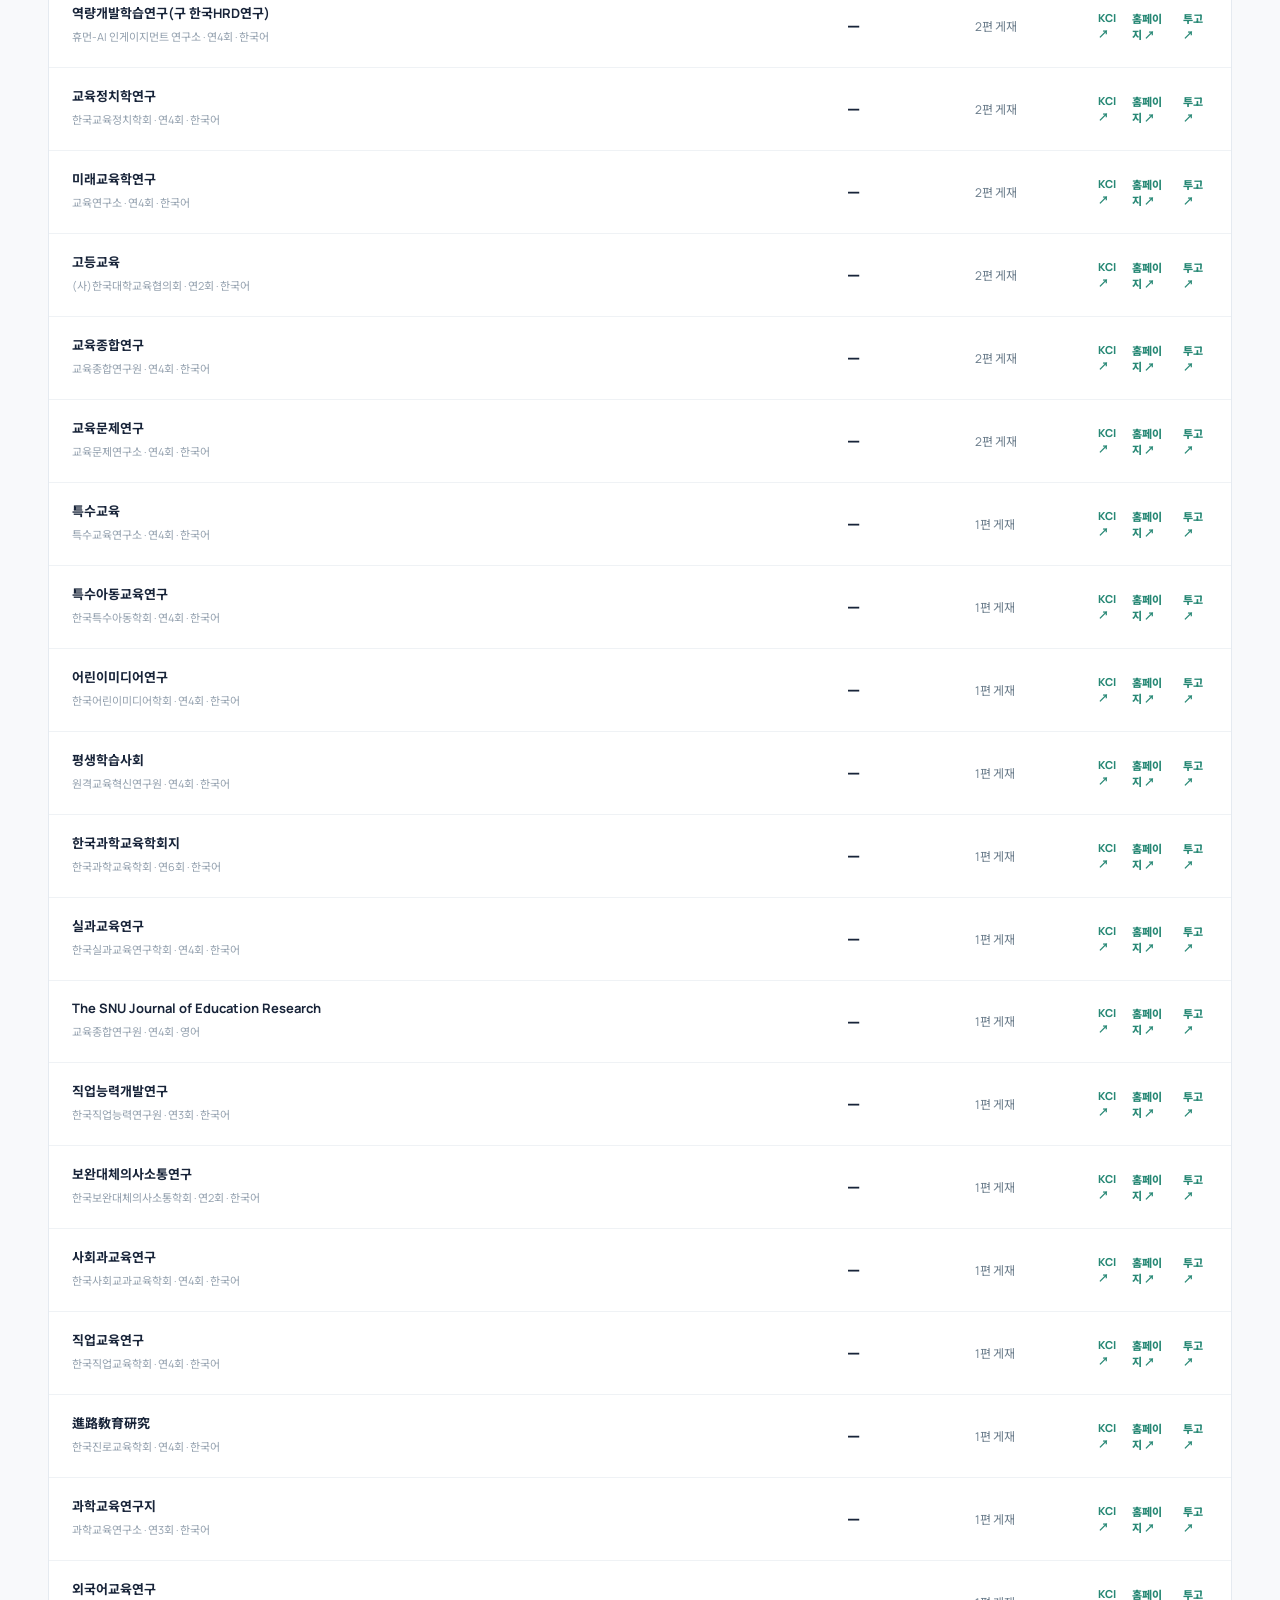
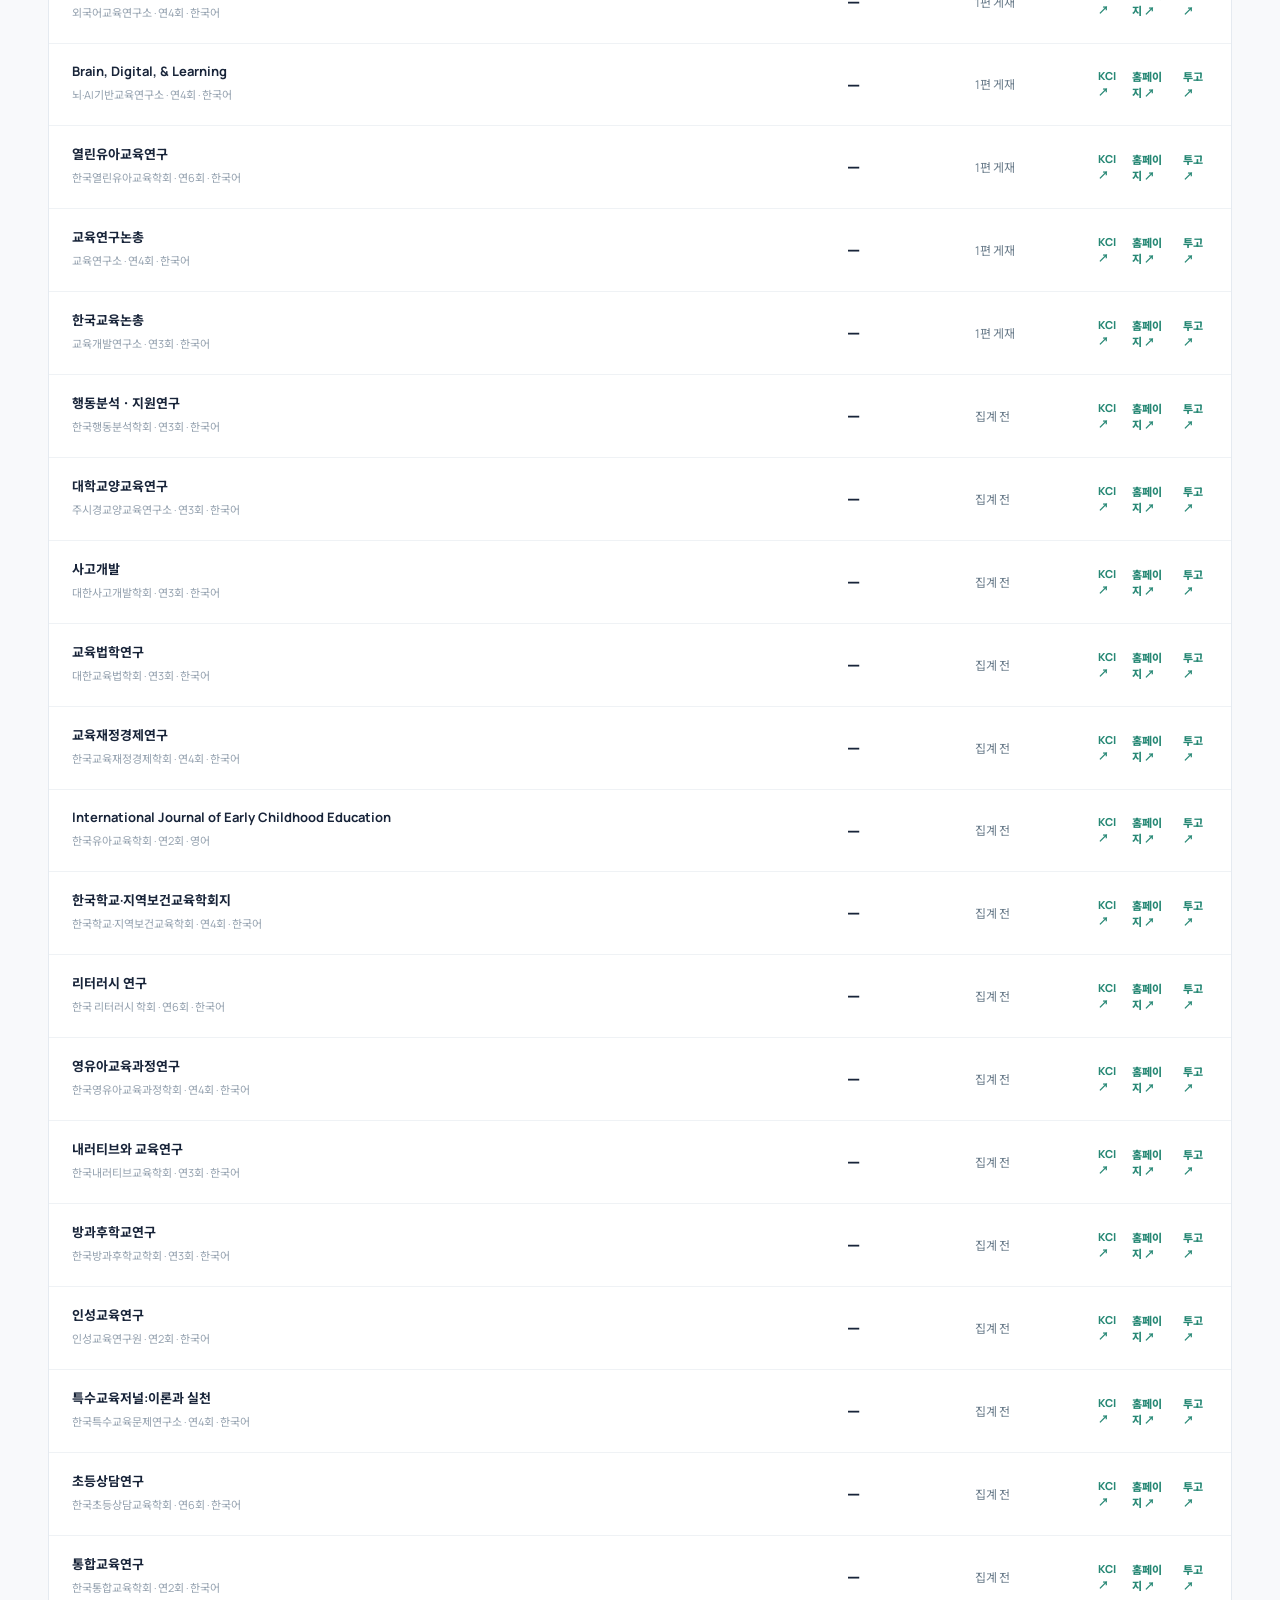
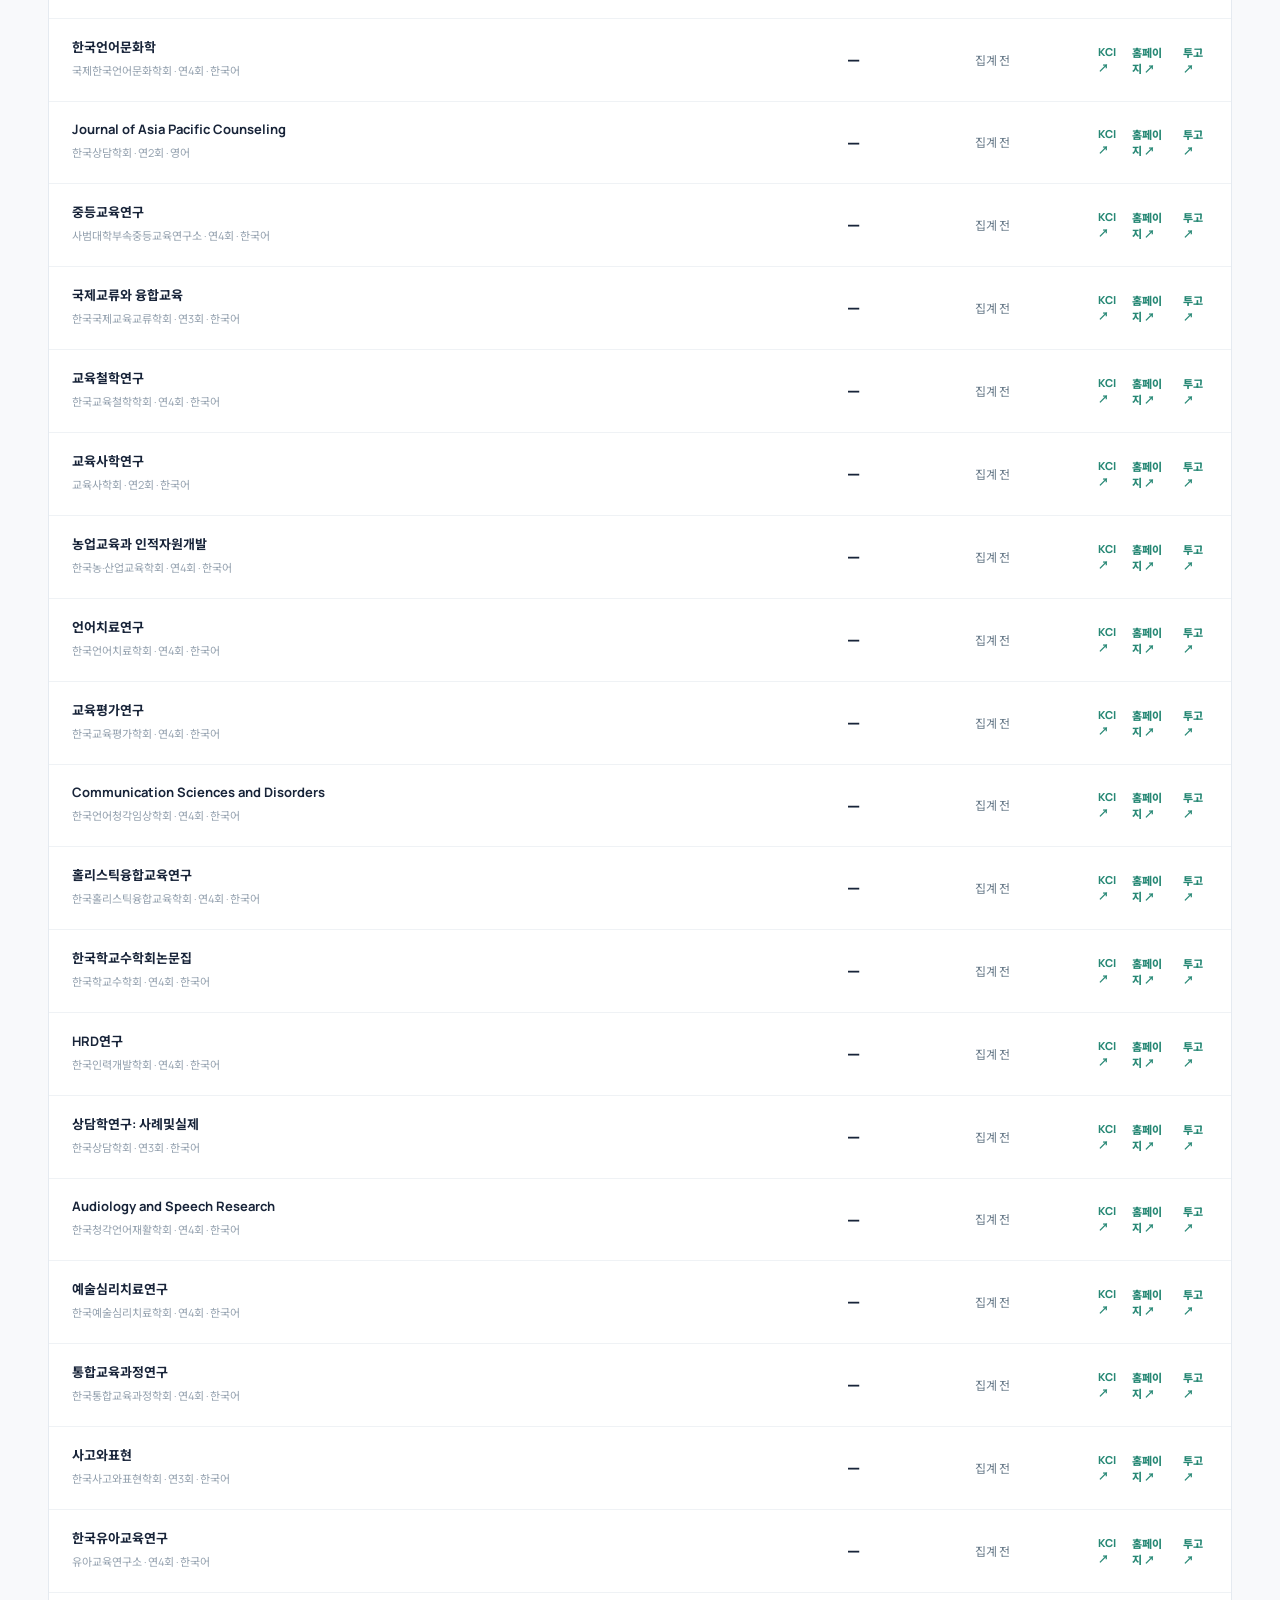
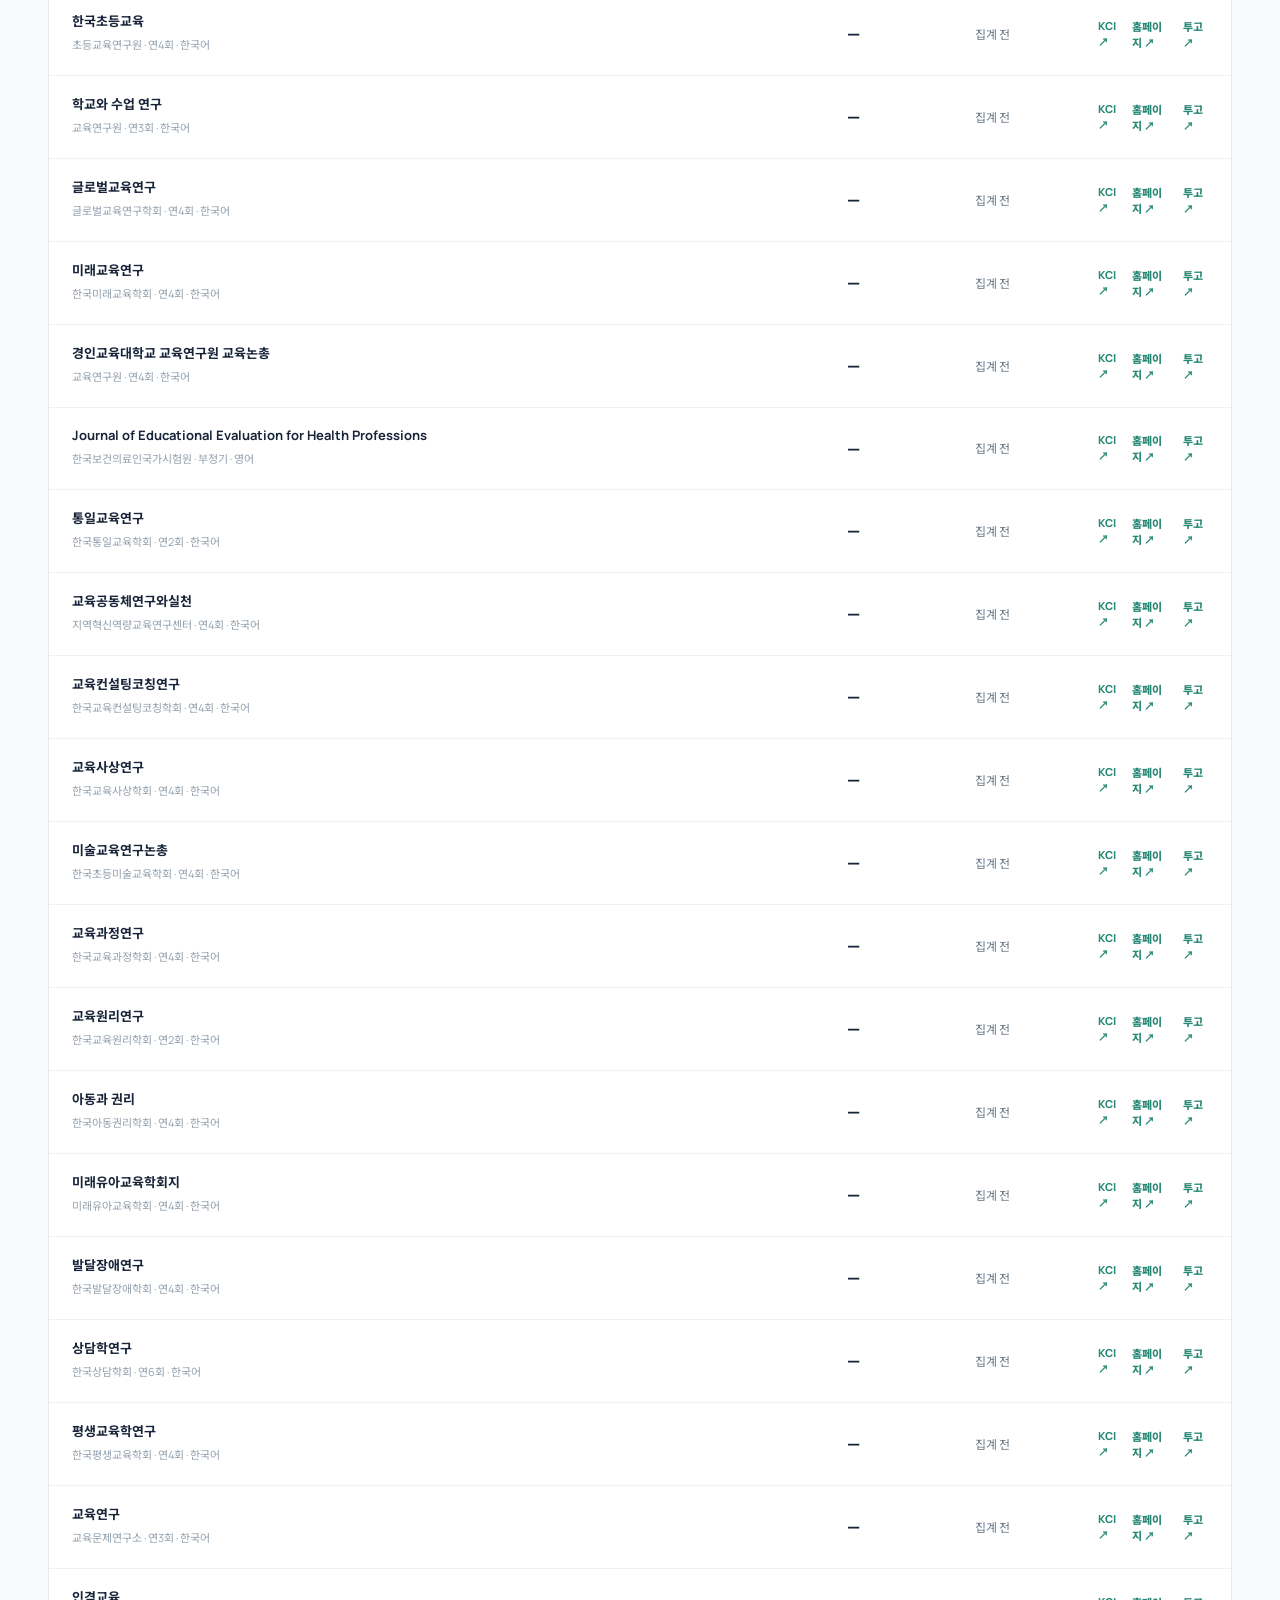
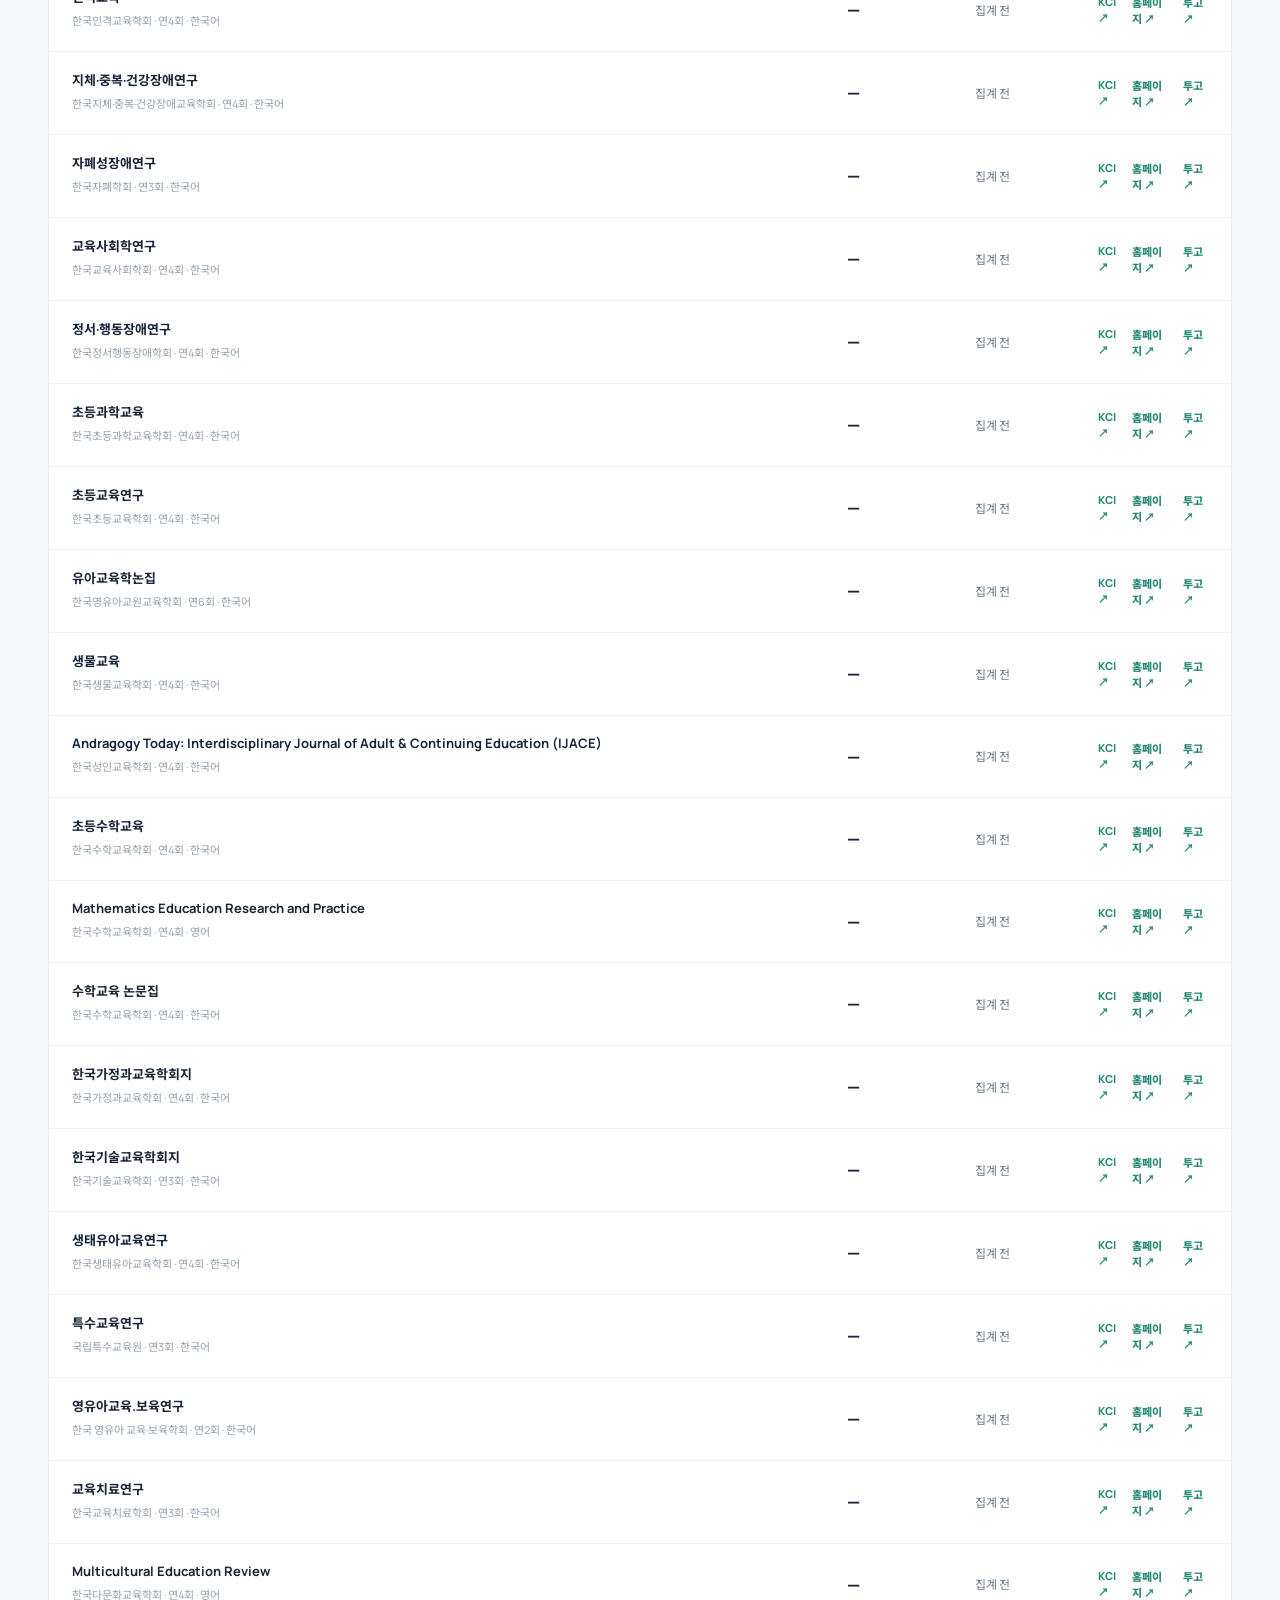
==== commit 2dfda336: "Update index.html" ====
--- a/index.html
+++ b/index.html
@@ -17,7 +17,7 @@
    <section class="hero"><div class="hero-copy"><div class="eyebrow">2027 상반기 · JOURNAL TRACKER</div><h1>투고할 학술지,<br><em>놓치지 않도록.</em></h1><p>교육학 KCI 학술지의 모집 공고, 게재 실적과 발행 일정을 한 화면에서.<br>논문 마감은 빠르게, 출처는 확실하게 확인하세요.</p><div class="hero-pills"><span>중점 학술지 3종</span><span>이화 교육공학 연구자 게재 실적 기반 50선</span><span>공식 공고 출처 연결</span><span>공유는 자유롭게 · 수정은 관리자만</span></div></div><div class="deadline-card"><div class="eyebrow">MY PUBLICATION GOAL</div><div class="goal-date">2027 <strong>06.30</strong></div><div class="goal-label">졸업을 위한 최종 발행 목표일</div><div class="days"><strong id="days-left">—</strong><span id="days-label">남은 기간 계산 중</span></div><p>발행 예정일은 게재 확정을 의미하지 않습니다. 심사와 수정 기간을 고려해 여유 있게 투고하세요.</p></div></section>
    <section class="metrics" aria-label="대시보드 요약"><div class="metric"><span>현재 등록된 학술지</span><strong id="journal-count">—</strong><small>교육학 전체 목록 확장 예정</small></div><div class="metric"><span>우선 검토 학술지</span><strong id="priority-count">—</strong><small>상단 고정</small></div><div class="metric"><span>수집된 공고</span><strong id="notice-count">—</strong><small>현재 및 과거 공고 포함</small></div><div class="metric"><span>마지막 자동 점검</span><strong id="last-check" class="smaller">미실행</strong><small id="scan-summary">점검 상태 확인 중</small></div></section>
    <section class="section" id="priority"><div class="section-heading"><div><div class="eyebrow">TOP PRIORITY</div><h2>우선 모니터링 학술지 <span class="soft">03</span></h2><p>교육공학과 AI 기반 학습 연구를 위한 핵심 투고 후보</p></div><a href="#all-journals" class="section-link">전체 목록 보기 <span>↗</span></a></div><div id="priority-grid" class="priority-grid" aria-live="polite"></div></section>
-   <section class="section" id="research-ranking"><div class="section-heading"><div><div class="eyebrow">EWHA EDUCATIONAL TECHNOLOGY</div><h2>연구자 게재 실적 기반 학술지 TOP 50</h2><p>이화여대 교육공학과 논문을 우선 집계하고, 소속 판별이 어려우면 지정 교수 6인의 KCI 게재 논문으로 집계합니다.</p></div></div><div class="table-panel"><div class="ranking-toolbar"><div id="ranking-status">자료 확인 전</div><span>동명이인·공동저술 중복 확인 · 검증된 논문만 집계</span></div><div id="ranking-list" class="ranking-list" aria-live="polite"></div></div><p class="ranking-explain">대상은 KCI 사회과학·교육학 등재지의 공식 목록이며, 집계는 투고 원고 수가 아닌 <strong>실제 게재 논문 수</strong>입니다. 동명이인·소속 미확인 논문은 집계하지 않습니다.</p></section>
+   <section class="section" id="research-ranking"><div class="section-heading"><div><div class="eyebrow">EWHA EDUCATIONAL TECHNOLOGY</div><h2>이화여자대학교 교육공학과 게재 학술지 TOP50</h2><p>이화여대 교육공학과 논문을 우선 집계하고, 소속 판별이 어려우면 지정 교수 6인의 KCI 게재 논문으로 집계합니다.</p></div></div><div class="table-panel"><div class="ranking-toolbar"><div id="ranking-status">자료 확인 전</div><span>동명이인·공동저술 중복 확인 · 검증된 논문만 집계</span></div><div id="ranking-list" class="ranking-list" aria-live="polite"></div></div><p class="ranking-explain">대상은 KCI 사회과학·교육학 등재지의 공식 목록이며, 집계는 투고 원고 수가 아닌 <strong>실제 게재 논문 수</strong>입니다. 동명이인·소속 미확인 논문은 집계하지 않습니다.</p></section>
    <section class="section" id="announcements"><div class="section-heading"><div><div class="eyebrow">CALL FOR PAPERS</div><h2>모집 공고 모아보기</h2><p>공고 제목과 게시일은 원문 기준. 접수 일정은 확인 여부를 따로 표시해요.</p></div></div><div class="table-panel"><div class="filterbar"><div class="filtergroup" role="group" aria-label="공고 필터"><button data-notice-filter="all" class="chip active" type="button">전체 공고</button><button data-notice-filter="new" class="chip" type="button">2027년 공고</button><button data-notice-filter="open" class="chip" type="button">마감 전</button></div><span class="hint">공식 발행 예정일과 실제 게재 확정은 다릅니다</span></div><div id="notice-list" class="notice-list" aria-live="polite"></div></div></section>
    <section class="section" id="all-journals"><div class="section-heading"><div><div class="eyebrow">JOURNAL DIRECTORY</div><h2>교육학 KCI 학술지</h2><p>학술지 공식 홈페이지·투고 시스템 연결 · KCI 교육학 전체 목록을 등록하면 50선과 함께 검색할 수 있습니다.</p></div></div><div class="table-panel"><div class="directory-tools"><label class="search"><span aria-hidden="true">⌕</span><input id="query" type="search" placeholder="학술지명, 학회명, 연구주제로 검색" aria-label="학술지 검색" /></label><select id="sort" aria-label="정렬 방식"><option value="ranking">이화 교육공학 게재순</option><option value="priority">우선 학술지 순</option><option value="if">KCI IF 높은 순</option><option value="name">이름순</option></select><label class="checkbox-label"><input id="only-priority" type="checkbox" /> 핵심 3종만</label></div><div id="journal-list" class="journal-list" aria-live="polite"></div></div></section>
    <section class="bottom-row"><div class="help-card"><div class="eyebrow">HOW TO READ</div><h3>일정 표기의 원칙</h3><p><strong>2027년 공고 미확인</strong>은 모집하지 않는다는 뜻이 아니야. 아직 공식 공고를 확인하지 못했다는 뜻이야. 정기 발행 예정일 역시 해당 호 게재를 보장하지 않아.</p></div><div class="help-card"><div class="eyebrow">SOURCE STATUS</div><h3>자동 점검 상태</h3><div id="source-status" class="sources"></div><p>공고 수집은 사이트 구조 변경이나 접근 제한으로 실패할 수 있어. 오류 시 공고를 추정하지 않고 점검 상태를 표시해.</p></div></section>
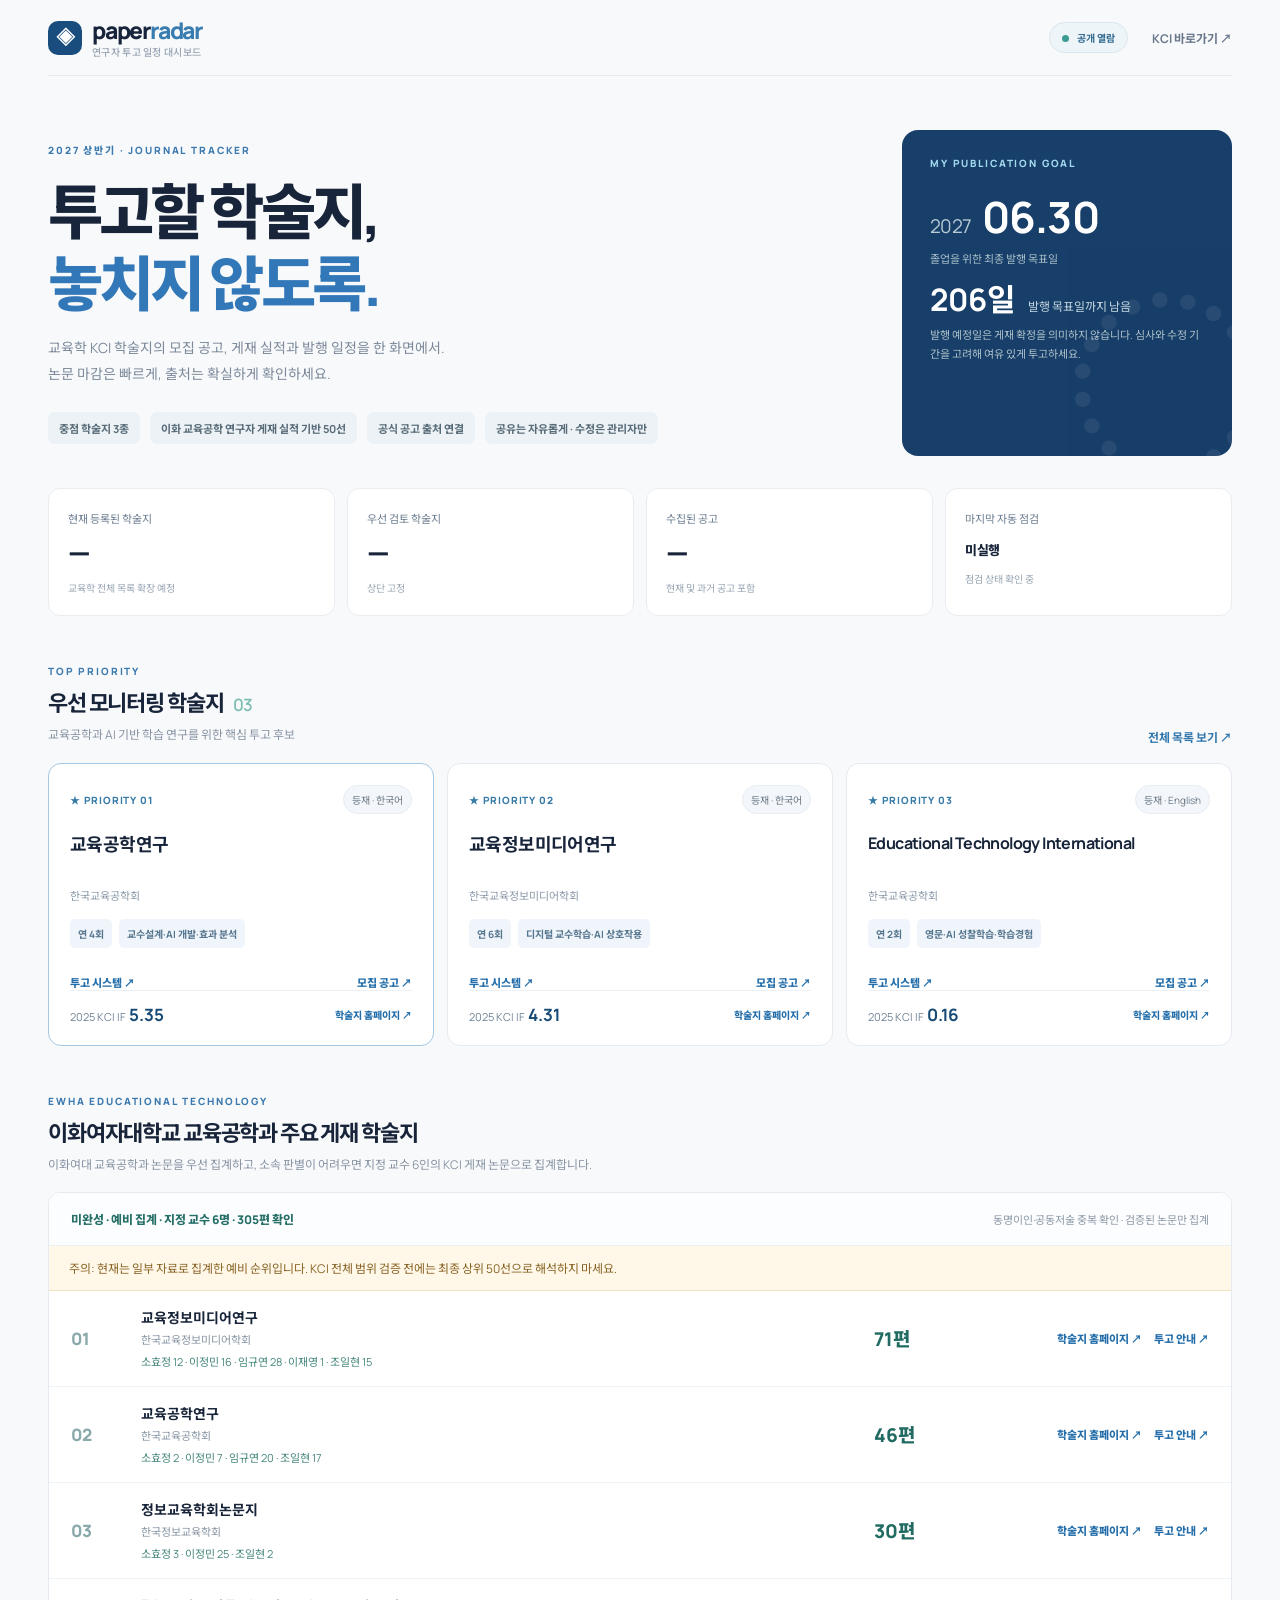
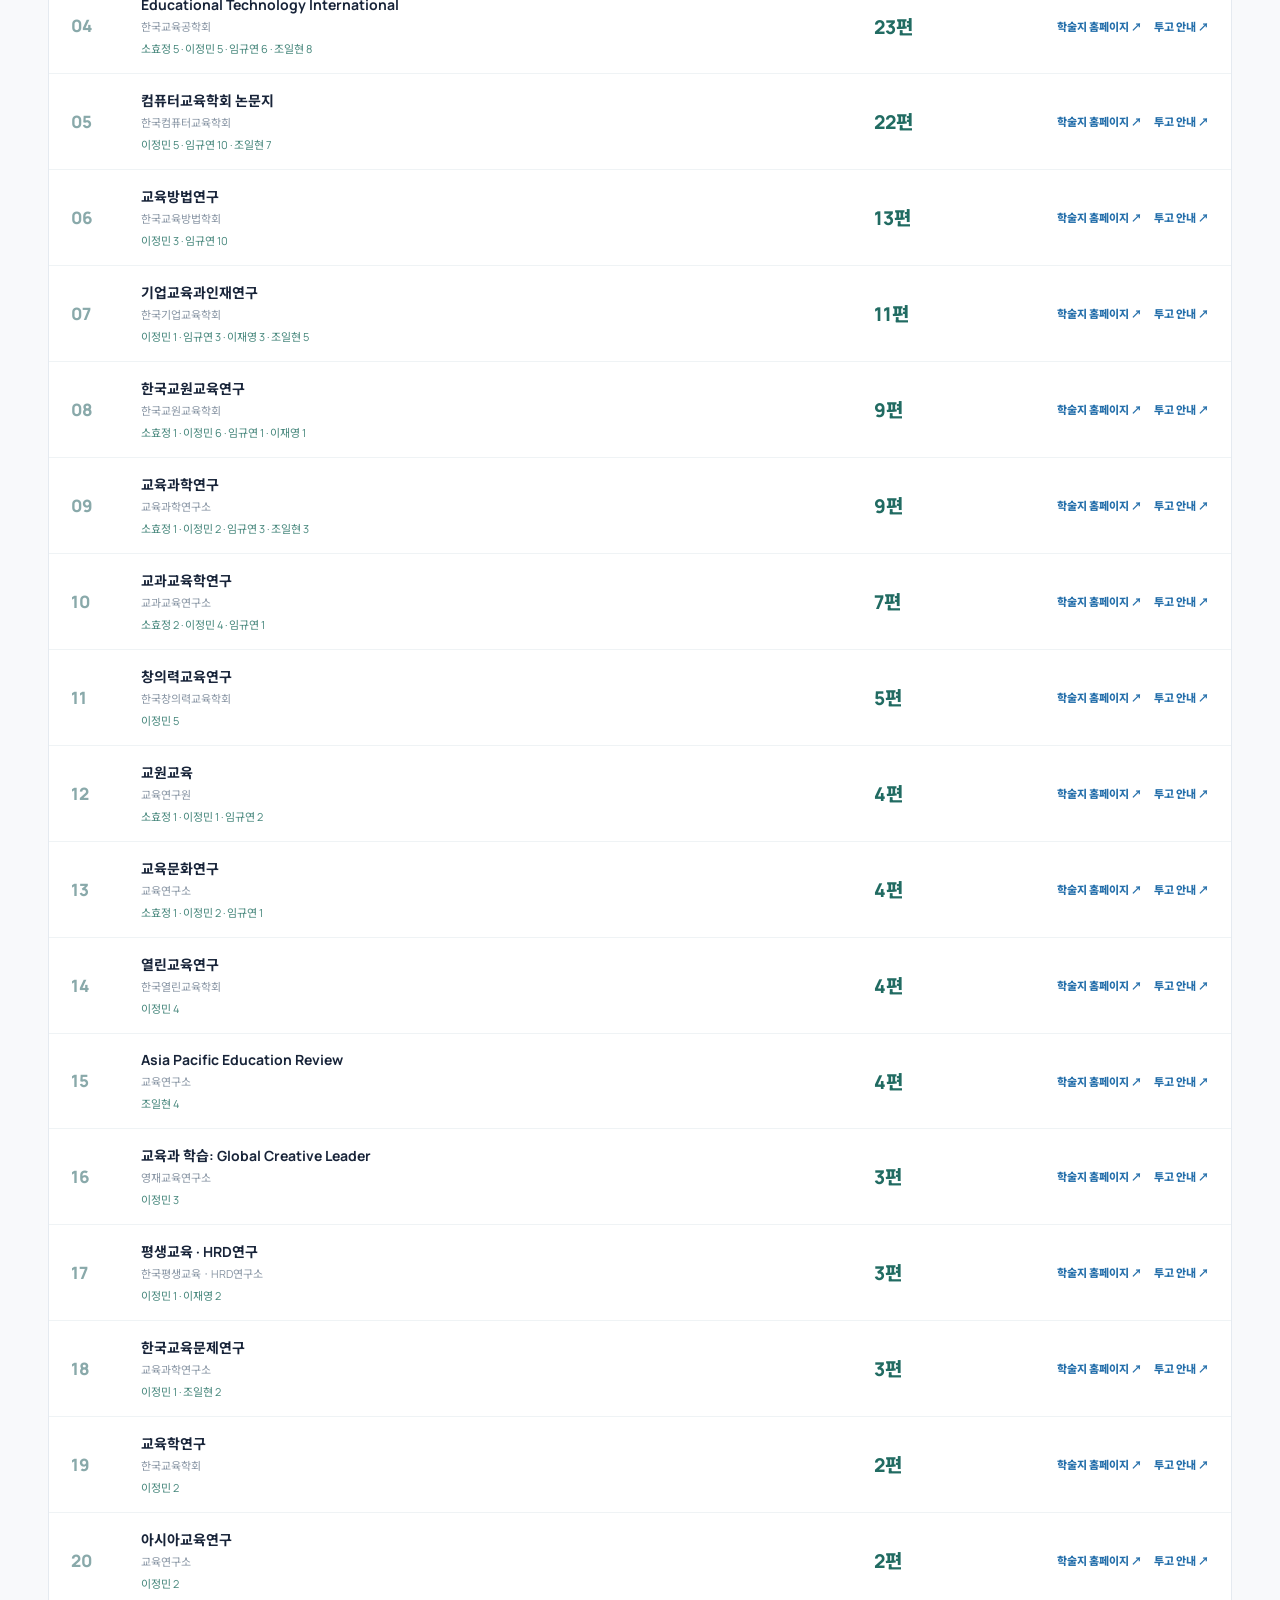
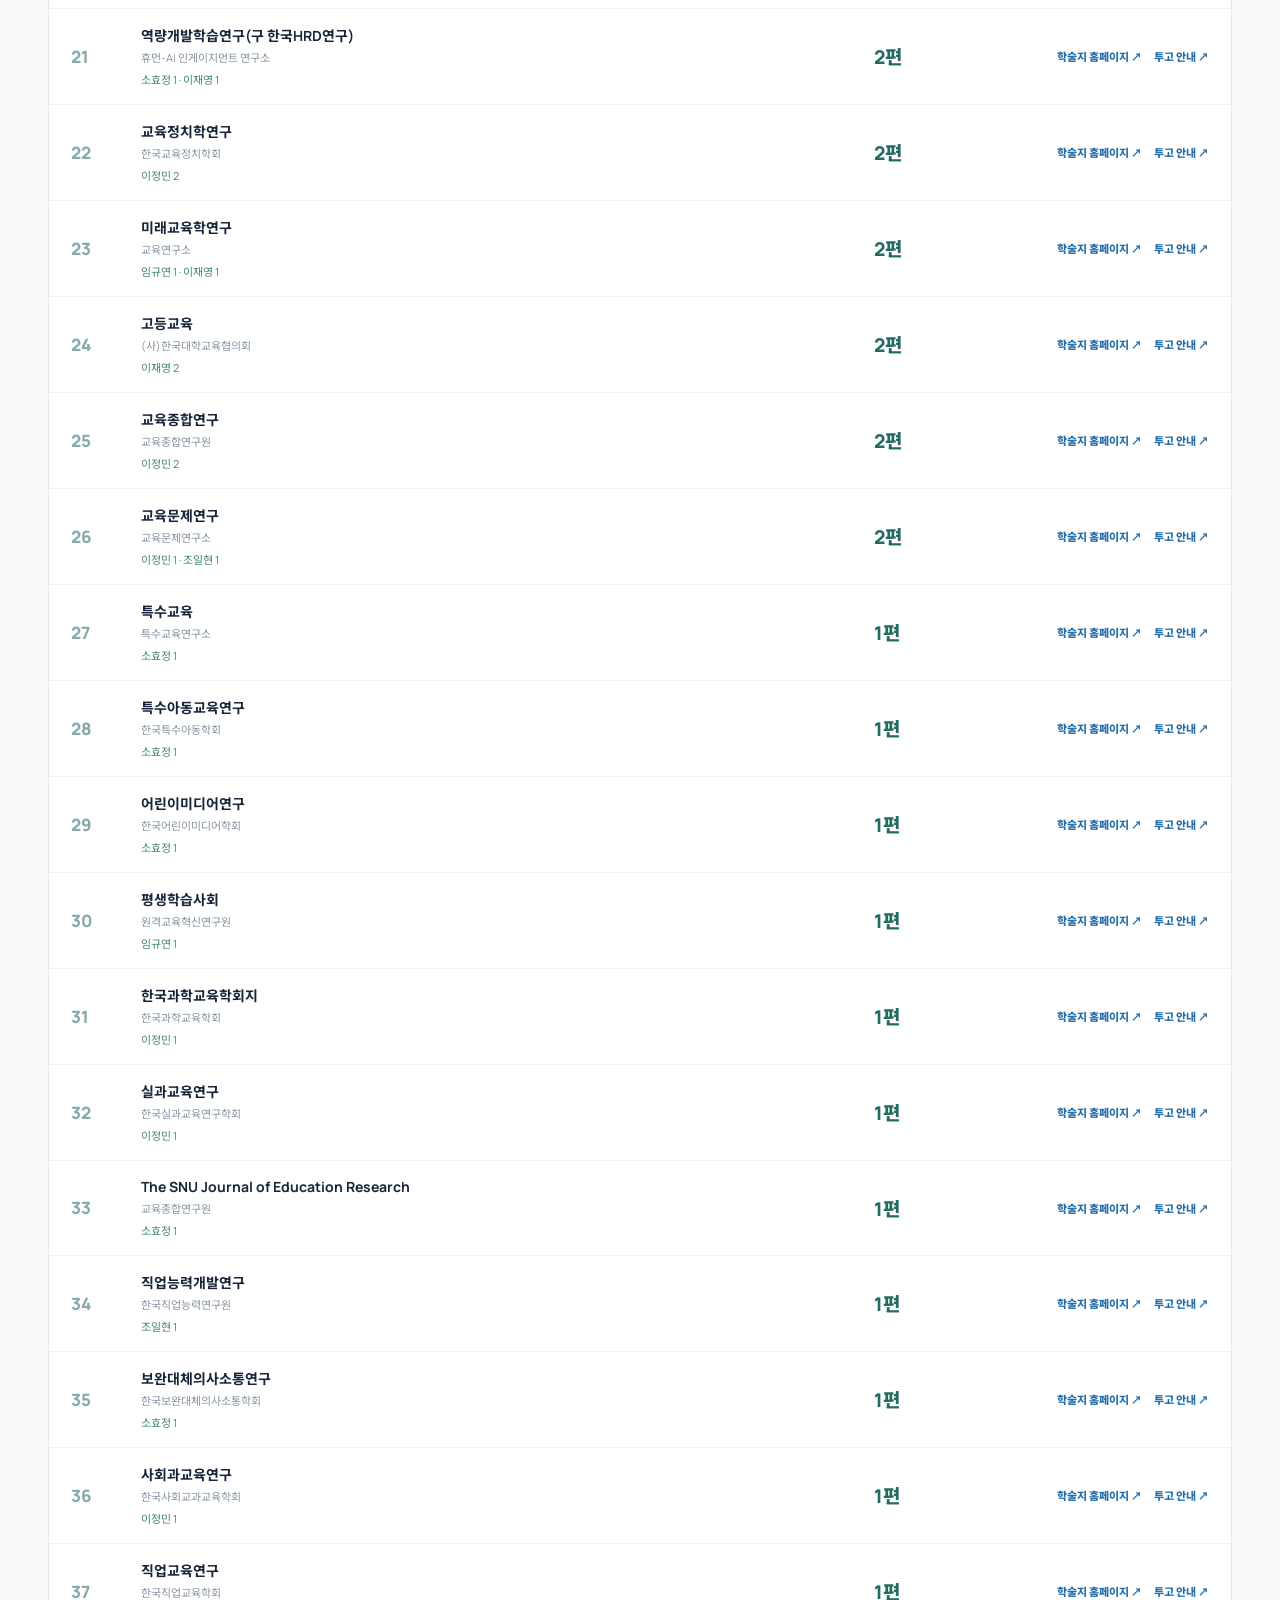
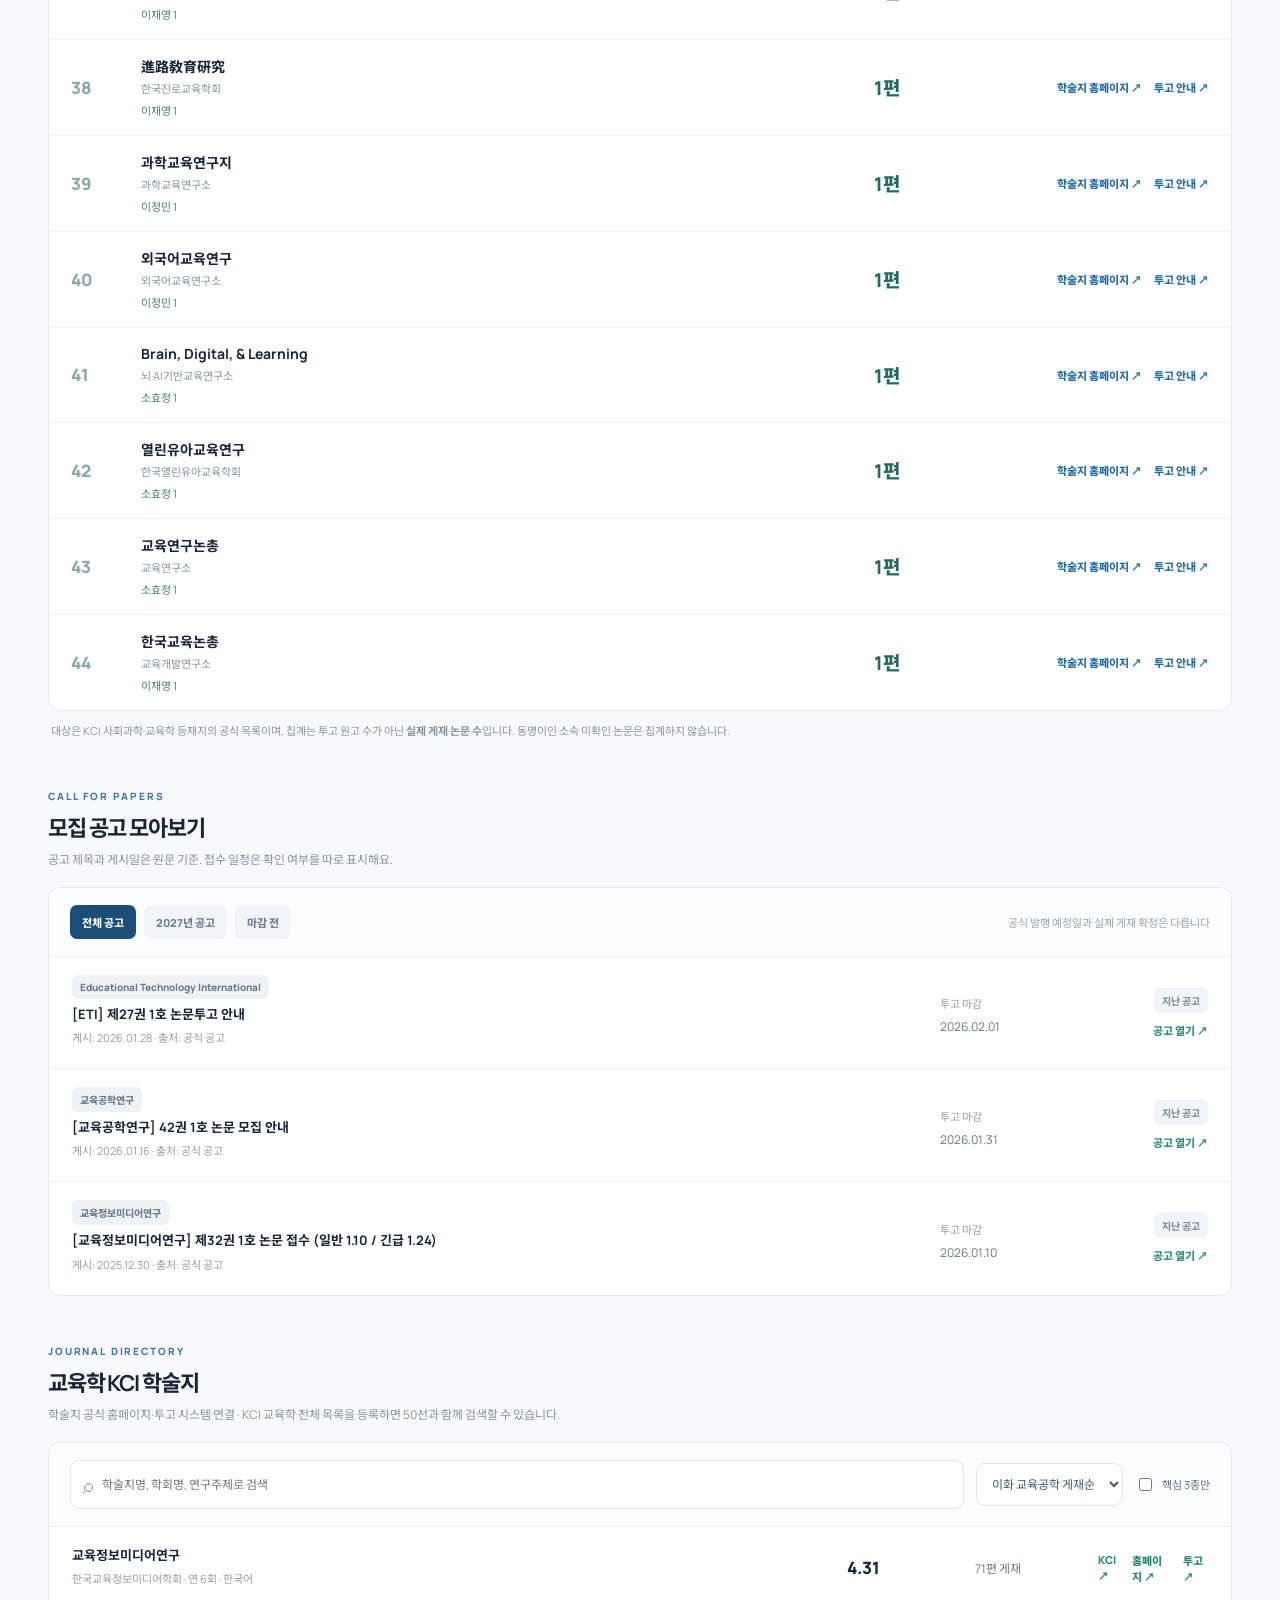
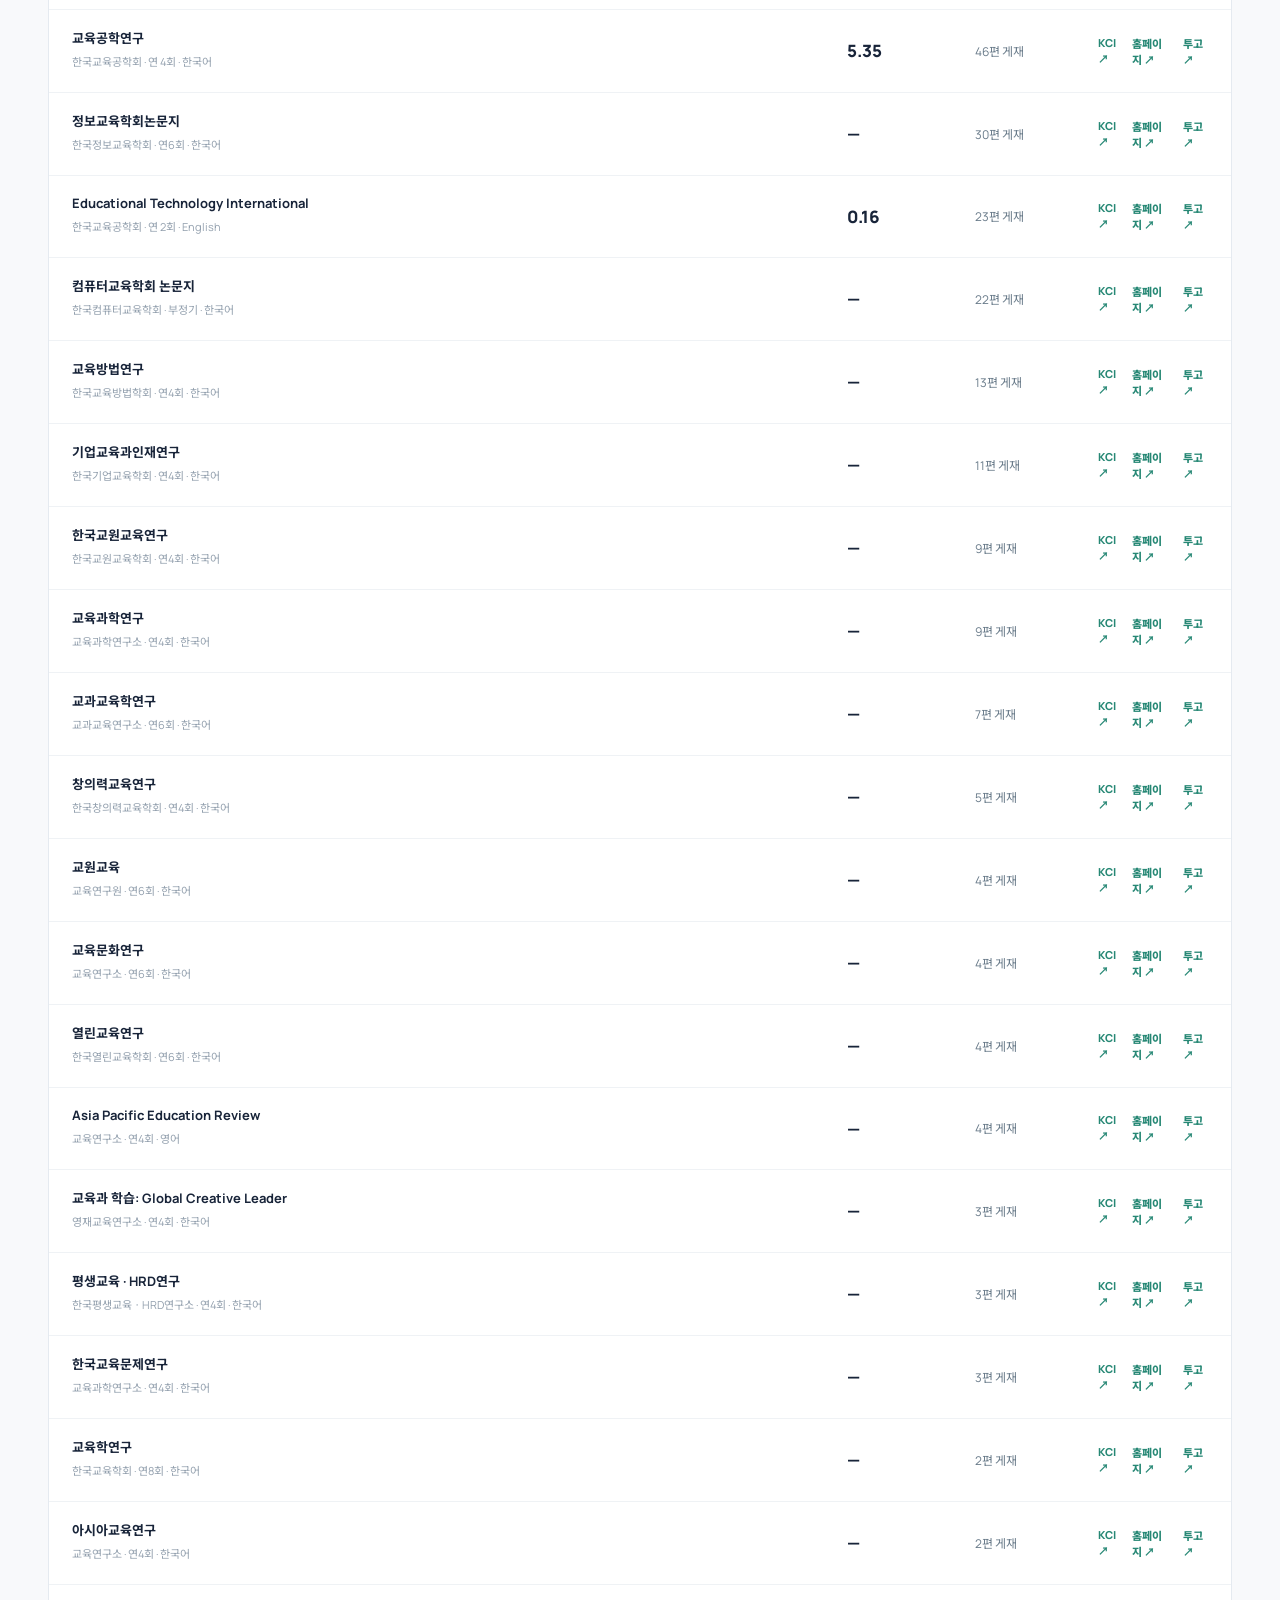
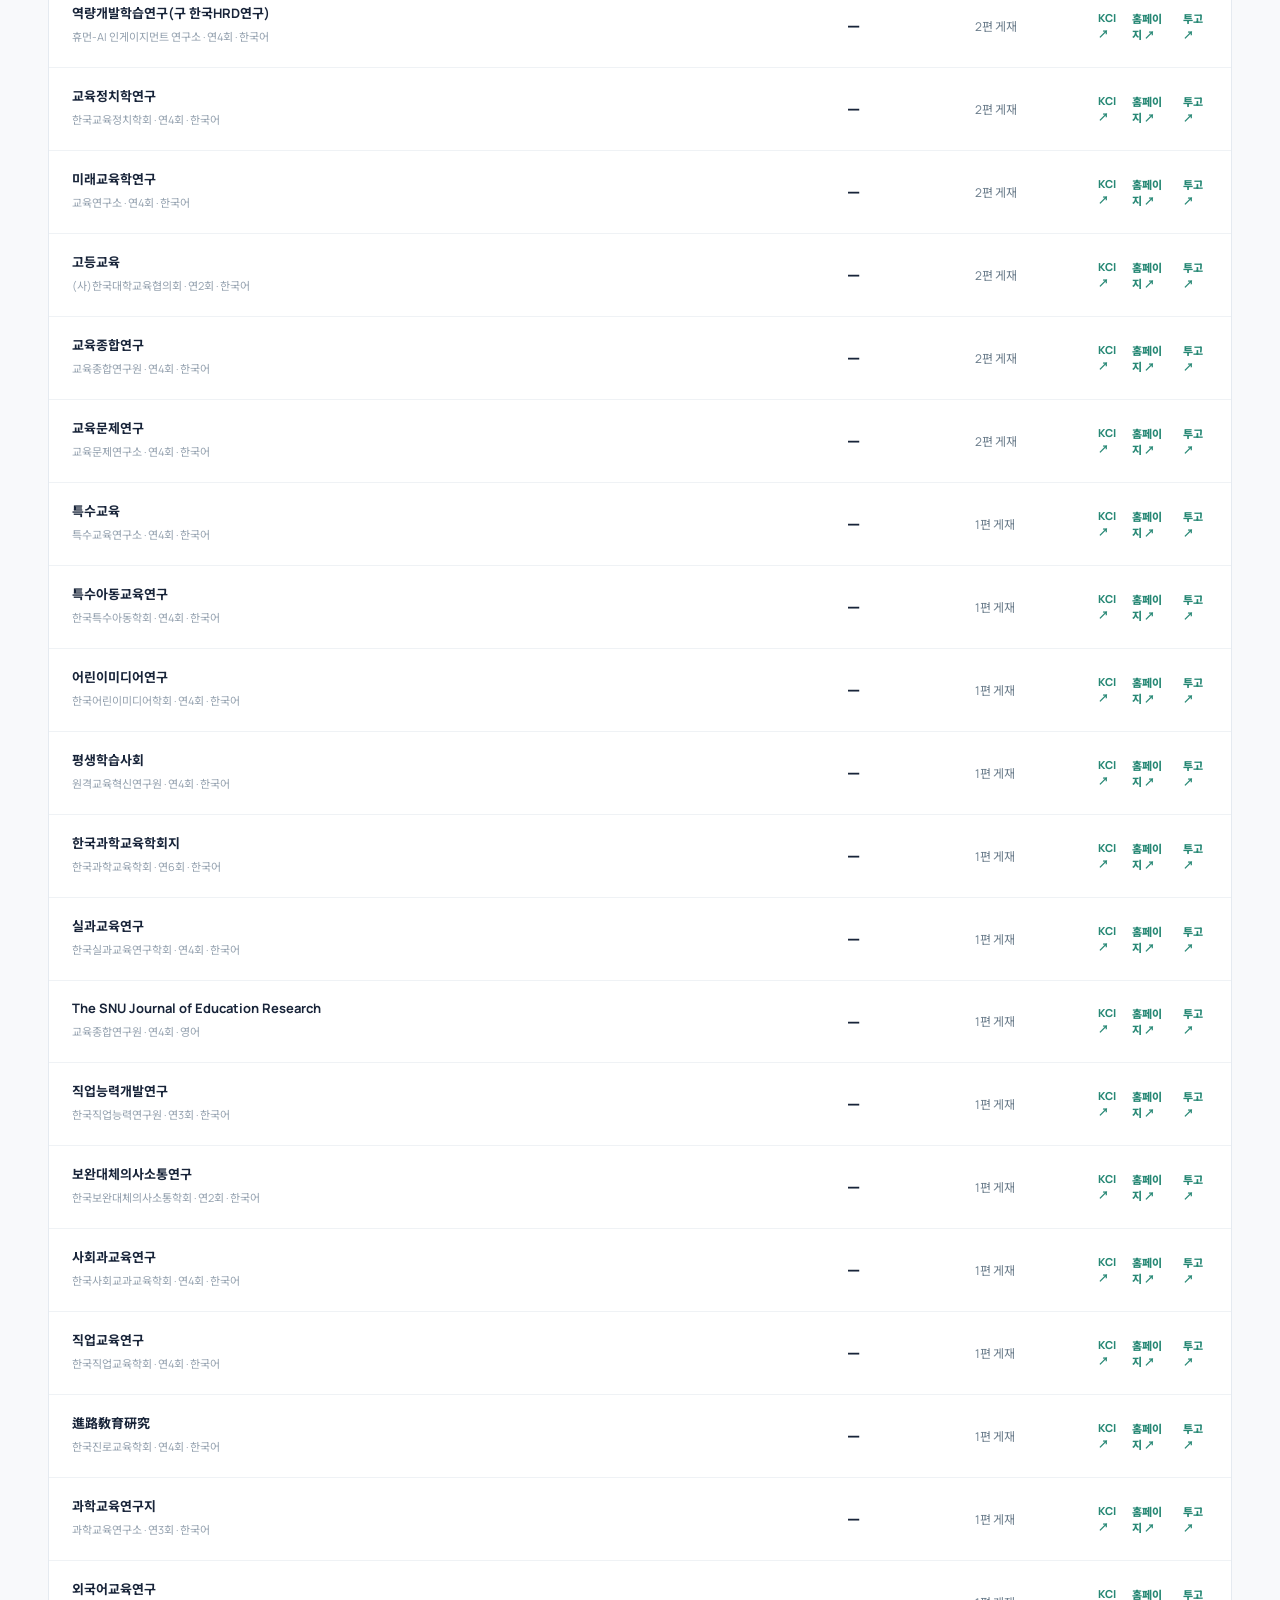
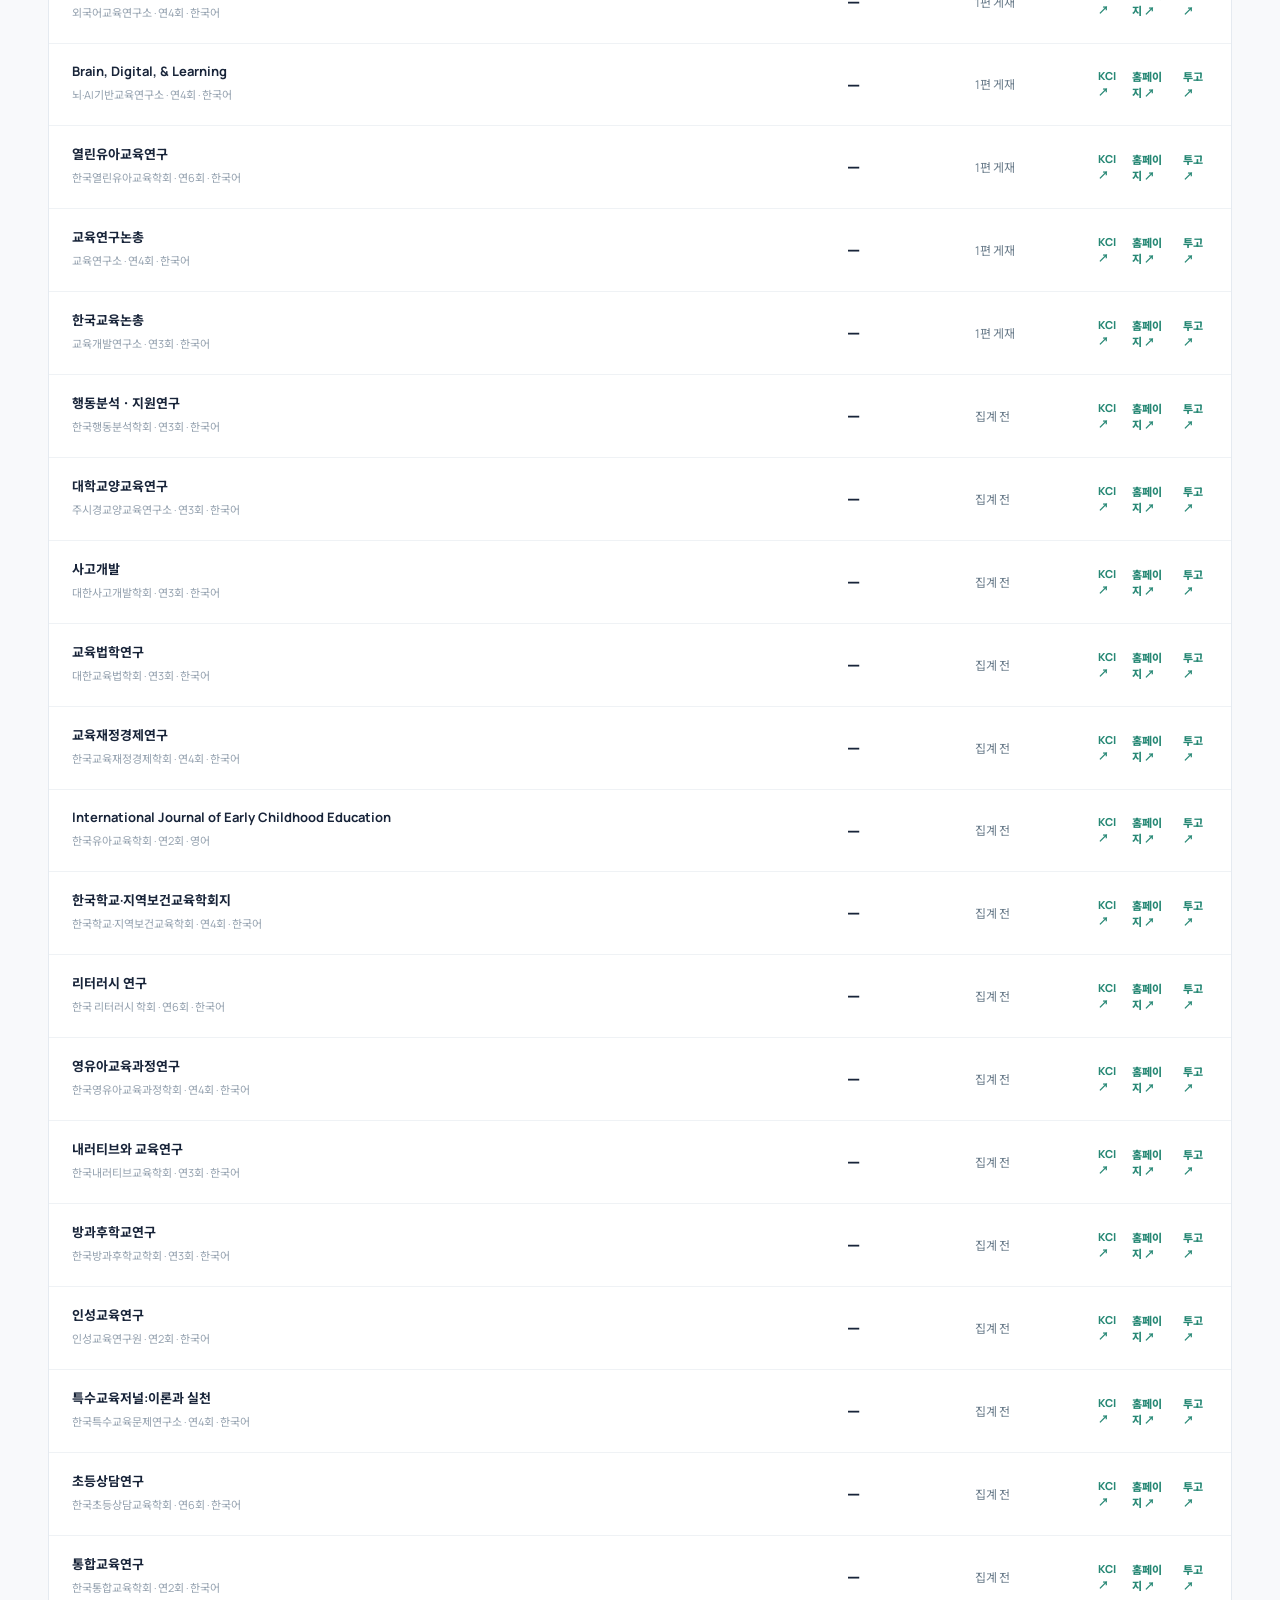
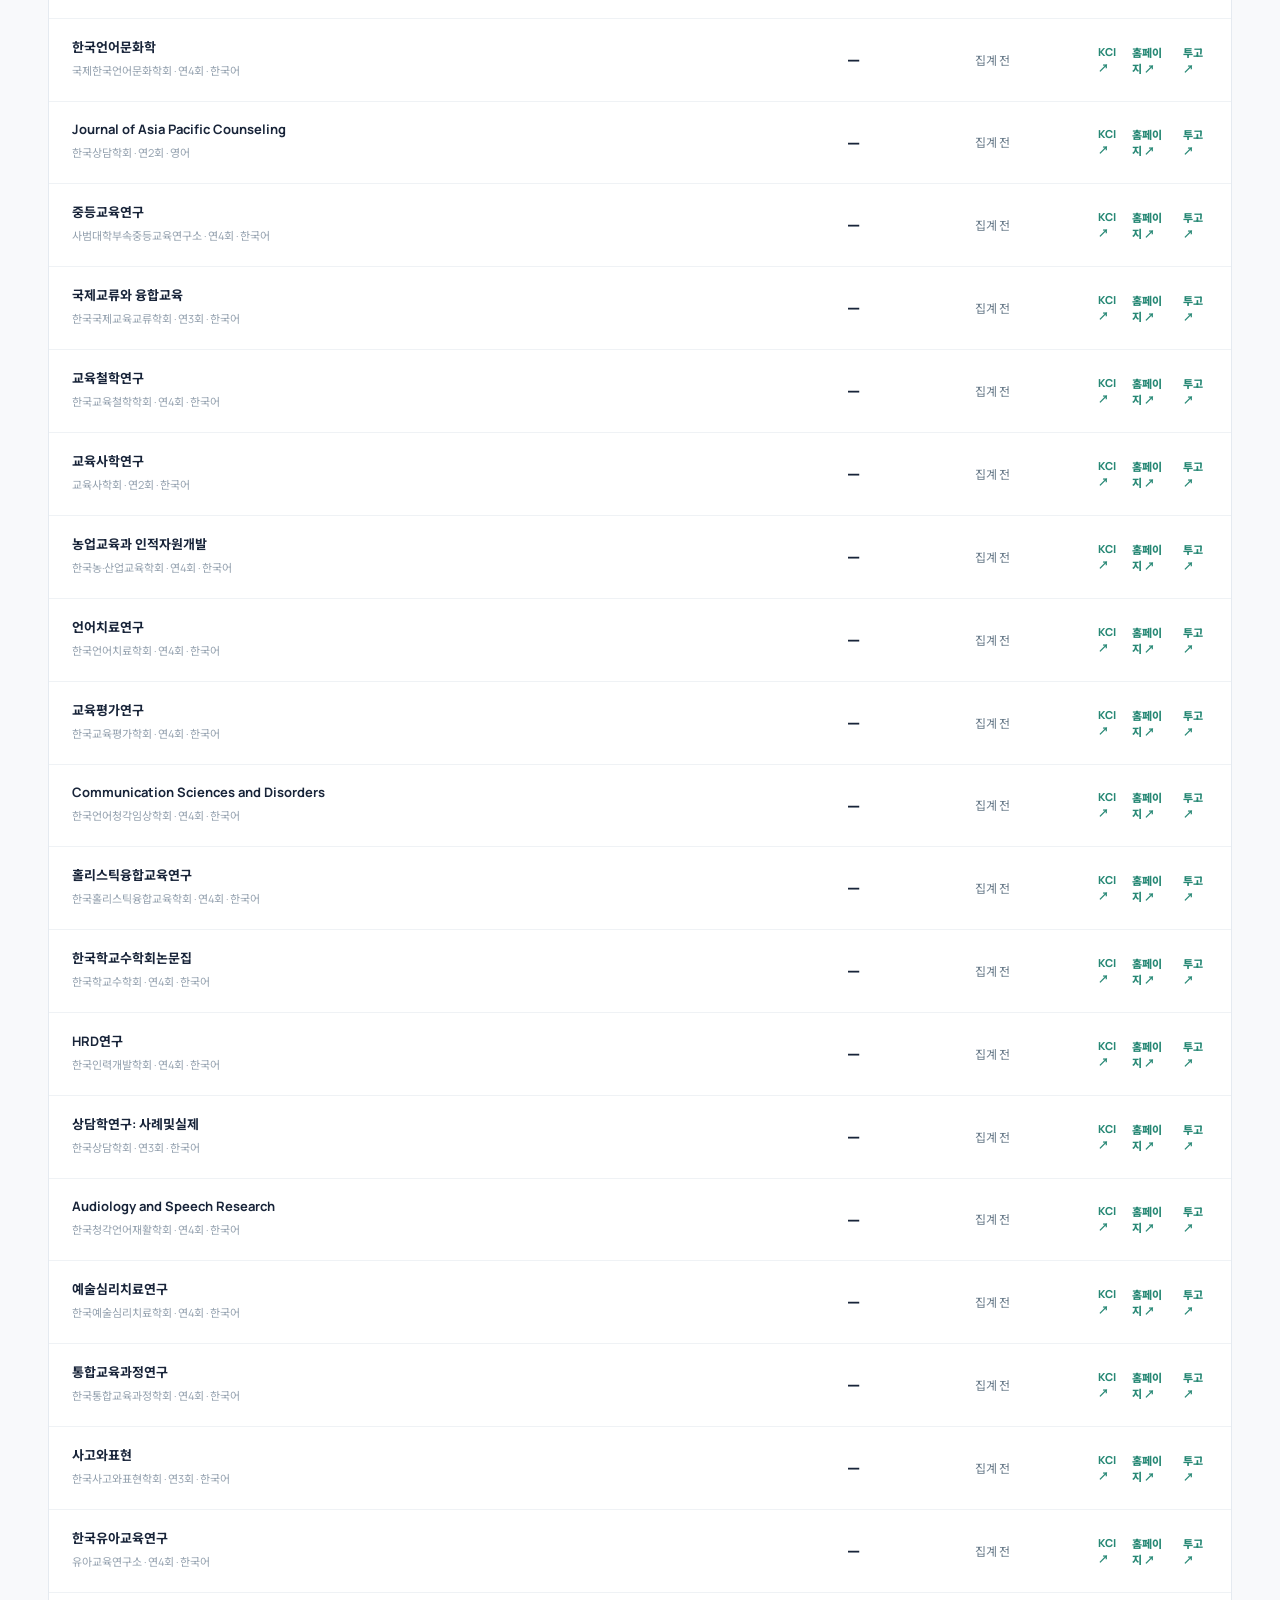
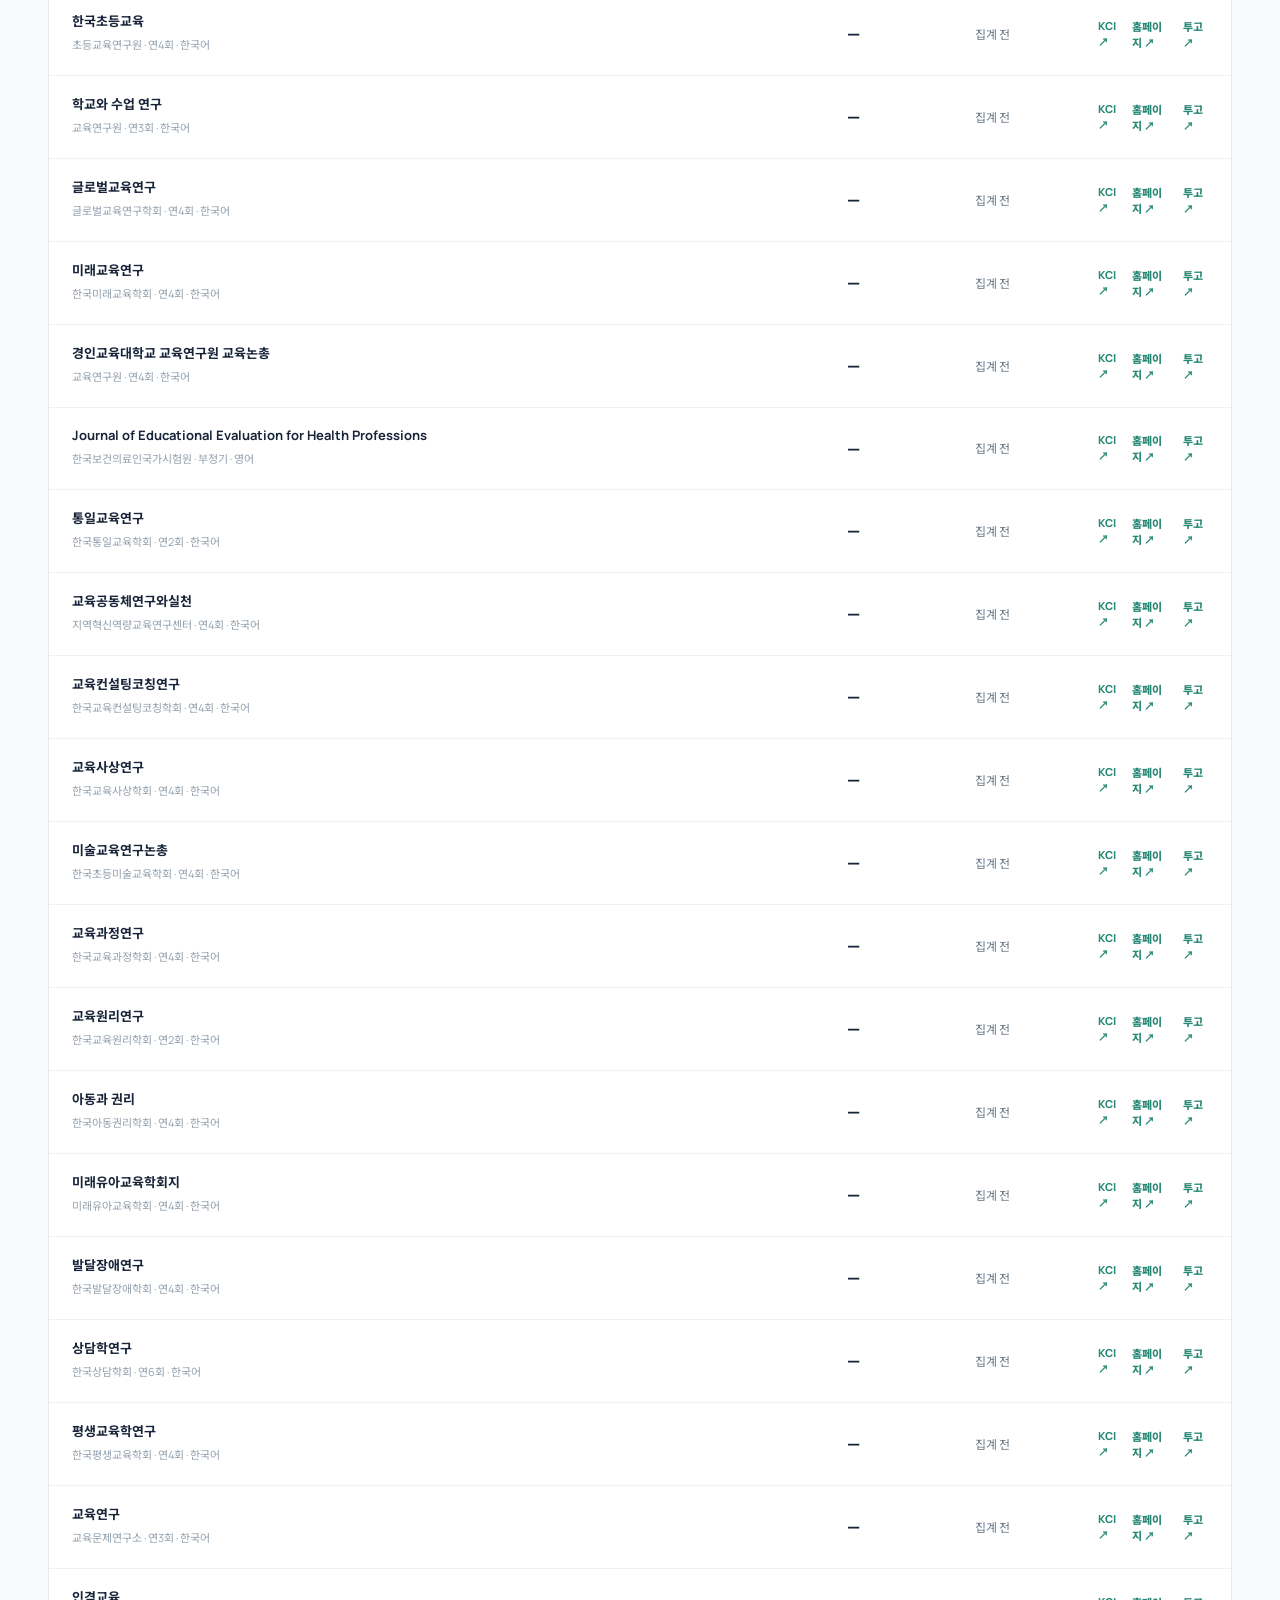
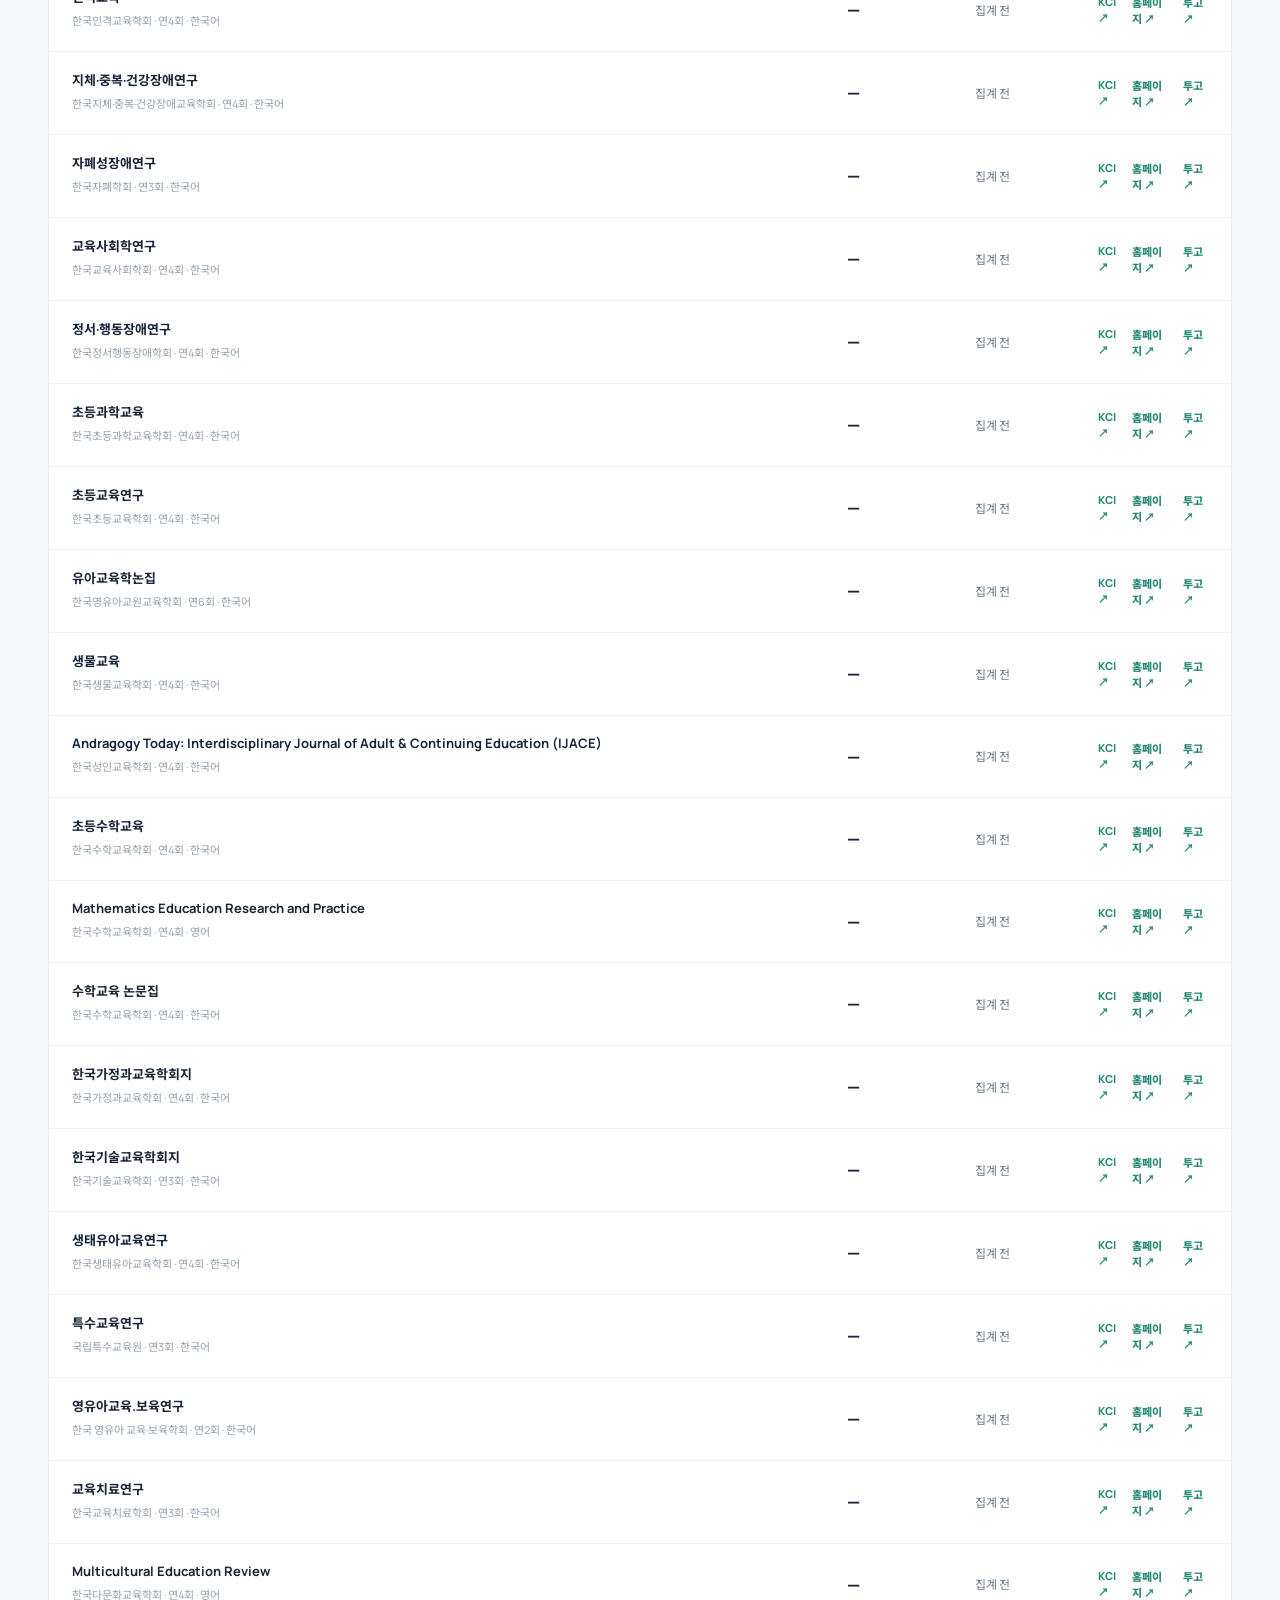
==== commit 63b21d24: "Update index.html" ====
--- a/index.html
+++ b/index.html
@@ -17,7 +17,7 @@
    <section class="hero"><div class="hero-copy"><div class="eyebrow">2027 상반기 · JOURNAL TRACKER</div><h1>투고할 학술지,<br><em>놓치지 않도록.</em></h1><p>교육학 KCI 학술지의 모집 공고, 게재 실적과 발행 일정을 한 화면에서.<br>논문 마감은 빠르게, 출처는 확실하게 확인하세요.</p><div class="hero-pills"><span>중점 학술지 3종</span><span>이화 교육공학 연구자 게재 실적 기반 50선</span><span>공식 공고 출처 연결</span><span>공유는 자유롭게 · 수정은 관리자만</span></div></div><div class="deadline-card"><div class="eyebrow">MY PUBLICATION GOAL</div><div class="goal-date">2027 <strong>06.30</strong></div><div class="goal-label">졸업을 위한 최종 발행 목표일</div><div class="days"><strong id="days-left">—</strong><span id="days-label">남은 기간 계산 중</span></div><p>발행 예정일은 게재 확정을 의미하지 않습니다. 심사와 수정 기간을 고려해 여유 있게 투고하세요.</p></div></section>
    <section class="metrics" aria-label="대시보드 요약"><div class="metric"><span>현재 등록된 학술지</span><strong id="journal-count">—</strong><small>교육학 전체 목록 확장 예정</small></div><div class="metric"><span>우선 검토 학술지</span><strong id="priority-count">—</strong><small>상단 고정</small></div><div class="metric"><span>수집된 공고</span><strong id="notice-count">—</strong><small>현재 및 과거 공고 포함</small></div><div class="metric"><span>마지막 자동 점검</span><strong id="last-check" class="smaller">미실행</strong><small id="scan-summary">점검 상태 확인 중</small></div></section>
    <section class="section" id="priority"><div class="section-heading"><div><div class="eyebrow">TOP PRIORITY</div><h2>우선 모니터링 학술지 <span class="soft">03</span></h2><p>교육공학과 AI 기반 학습 연구를 위한 핵심 투고 후보</p></div><a href="#all-journals" class="section-link">전체 목록 보기 <span>↗</span></a></div><div id="priority-grid" class="priority-grid" aria-live="polite"></div></section>
-   <section class="section" id="research-ranking"><div class="section-heading"><div><div class="eyebrow">EWHA EDUCATIONAL TECHNOLOGY</div><h2>이화여자대학교 교육공학과 게재 학술지 TOP50</h2><p>이화여대 교육공학과 논문을 우선 집계하고, 소속 판별이 어려우면 지정 교수 6인의 KCI 게재 논문으로 집계합니다.</p></div></div><div class="table-panel"><div class="ranking-toolbar"><div id="ranking-status">자료 확인 전</div><span>동명이인·공동저술 중복 확인 · 검증된 논문만 집계</span></div><div id="ranking-list" class="ranking-list" aria-live="polite"></div></div><p class="ranking-explain">대상은 KCI 사회과학·교육학 등재지의 공식 목록이며, 집계는 투고 원고 수가 아닌 <strong>실제 게재 논문 수</strong>입니다. 동명이인·소속 미확인 논문은 집계하지 않습니다.</p></section>
+   <section class="section" id="research-ranking"><div class="section-heading"><div><div class="eyebrow">EWHA EDUCATIONAL TECHNOLOGY</div><h2>이화여자대학교 교육공학과 주요 게재 학술지</h2><p>이화여대 교육공학과 논문을 우선 집계하고, 소속 판별이 어려우면 지정 교수 6인의 KCI 게재 논문으로 집계합니다.</p></div></div><div class="table-panel"><div class="ranking-toolbar"><div id="ranking-status">자료 확인 전</div><span>동명이인·공동저술 중복 확인 · 검증된 논문만 집계</span></div><div id="ranking-list" class="ranking-list" aria-live="polite"></div></div><p class="ranking-explain">대상은 KCI 사회과학·교육학 등재지의 공식 목록이며, 집계는 투고 원고 수가 아닌 <strong>실제 게재 논문 수</strong>입니다. 동명이인·소속 미확인 논문은 집계하지 않습니다.</p></section>
    <section class="section" id="announcements"><div class="section-heading"><div><div class="eyebrow">CALL FOR PAPERS</div><h2>모집 공고 모아보기</h2><p>공고 제목과 게시일은 원문 기준. 접수 일정은 확인 여부를 따로 표시해요.</p></div></div><div class="table-panel"><div class="filterbar"><div class="filtergroup" role="group" aria-label="공고 필터"><button data-notice-filter="all" class="chip active" type="button">전체 공고</button><button data-notice-filter="new" class="chip" type="button">2027년 공고</button><button data-notice-filter="open" class="chip" type="button">마감 전</button></div><span class="hint">공식 발행 예정일과 실제 게재 확정은 다릅니다</span></div><div id="notice-list" class="notice-list" aria-live="polite"></div></div></section>
    <section class="section" id="all-journals"><div class="section-heading"><div><div class="eyebrow">JOURNAL DIRECTORY</div><h2>교육학 KCI 학술지</h2><p>학술지 공식 홈페이지·투고 시스템 연결 · KCI 교육학 전체 목록을 등록하면 50선과 함께 검색할 수 있습니다.</p></div></div><div class="table-panel"><div class="directory-tools"><label class="search"><span aria-hidden="true">⌕</span><input id="query" type="search" placeholder="학술지명, 학회명, 연구주제로 검색" aria-label="학술지 검색" /></label><select id="sort" aria-label="정렬 방식"><option value="ranking">이화 교육공학 게재순</option><option value="priority">우선 학술지 순</option><option value="if">KCI IF 높은 순</option><option value="name">이름순</option></select><label class="checkbox-label"><input id="only-priority" type="checkbox" /> 핵심 3종만</label></div><div id="journal-list" class="journal-list" aria-live="polite"></div></div></section>
    <section class="bottom-row"><div class="help-card"><div class="eyebrow">HOW TO READ</div><h3>일정 표기의 원칙</h3><p><strong>2027년 공고 미확인</strong>은 모집하지 않는다는 뜻이 아니야. 아직 공식 공고를 확인하지 못했다는 뜻이야. 정기 발행 예정일 역시 해당 호 게재를 보장하지 않아.</p></div><div class="help-card"><div class="eyebrow">SOURCE STATUS</div><h3>자동 점검 상태</h3><div id="source-status" class="sources"></div><p>공고 수집은 사이트 구조 변경이나 접근 제한으로 실패할 수 있어. 오류 시 공고를 추정하지 않고 점검 상태를 표시해.</p></div></section>
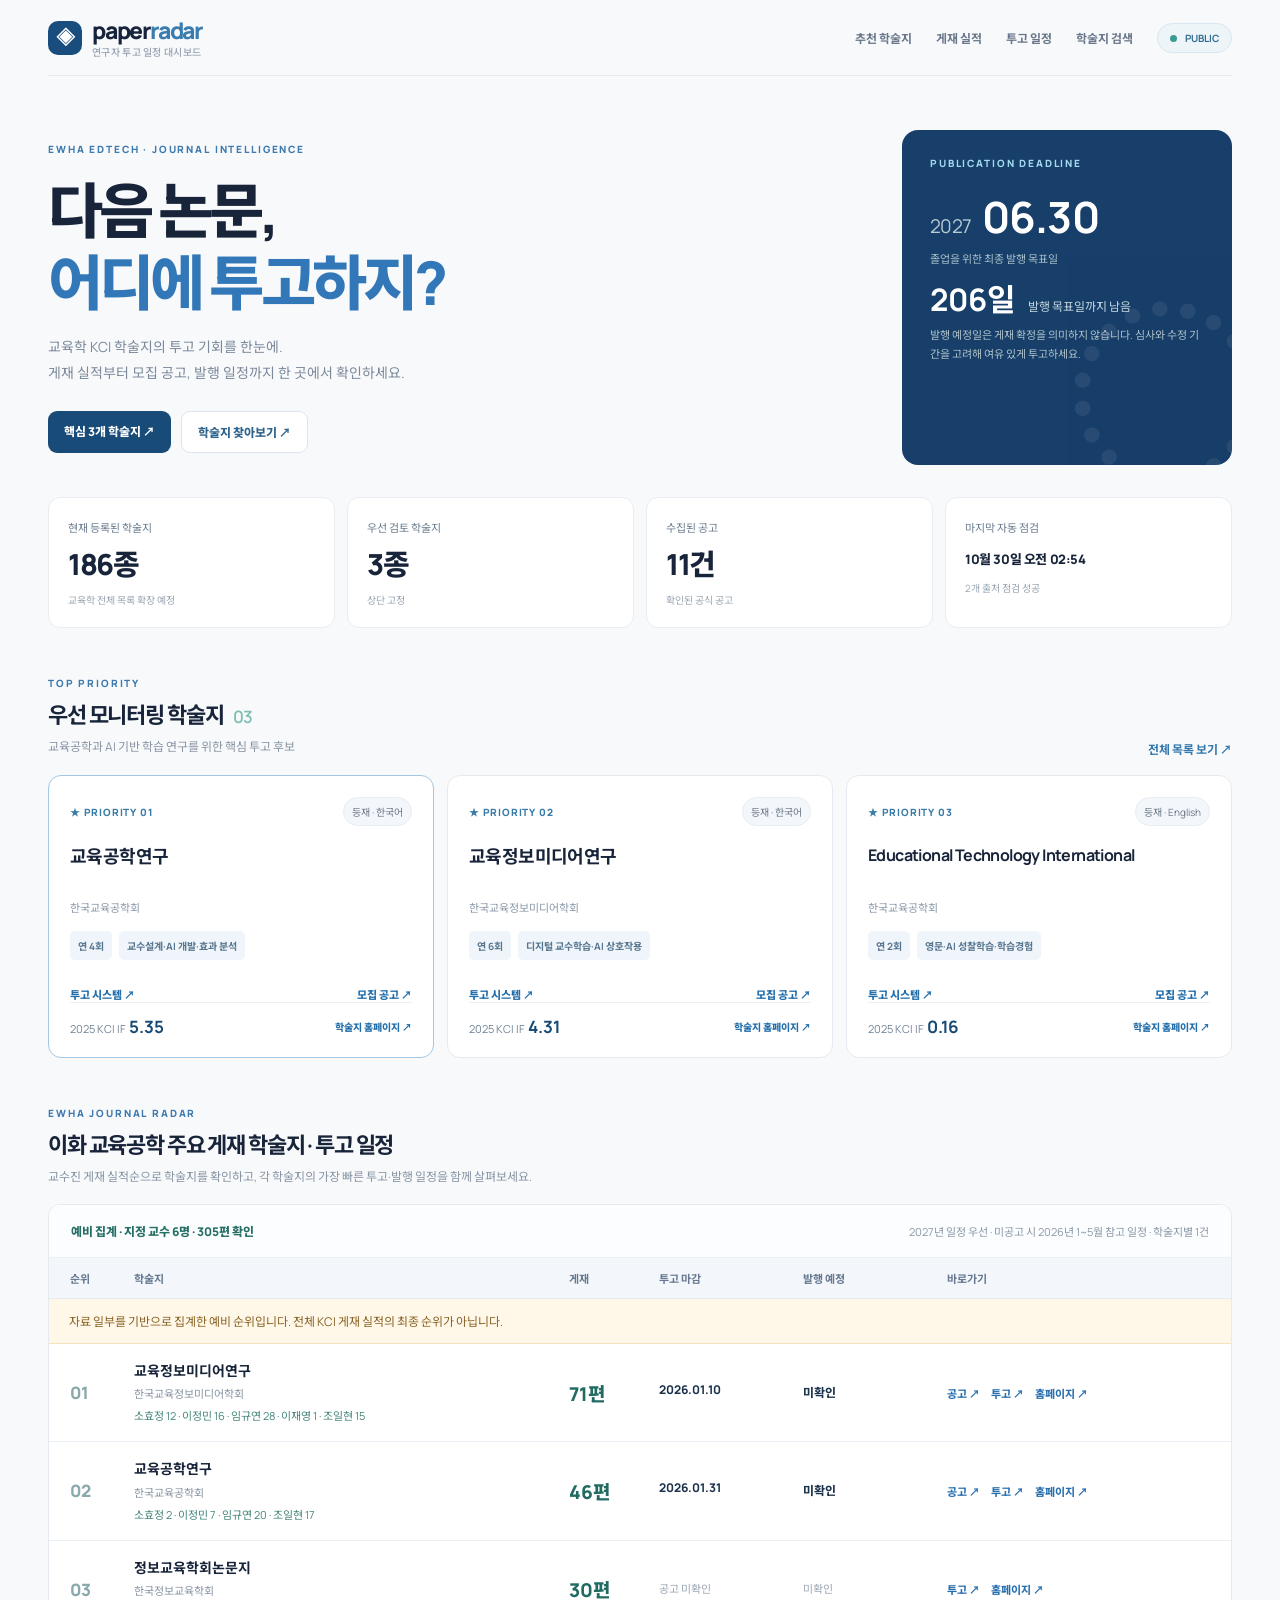
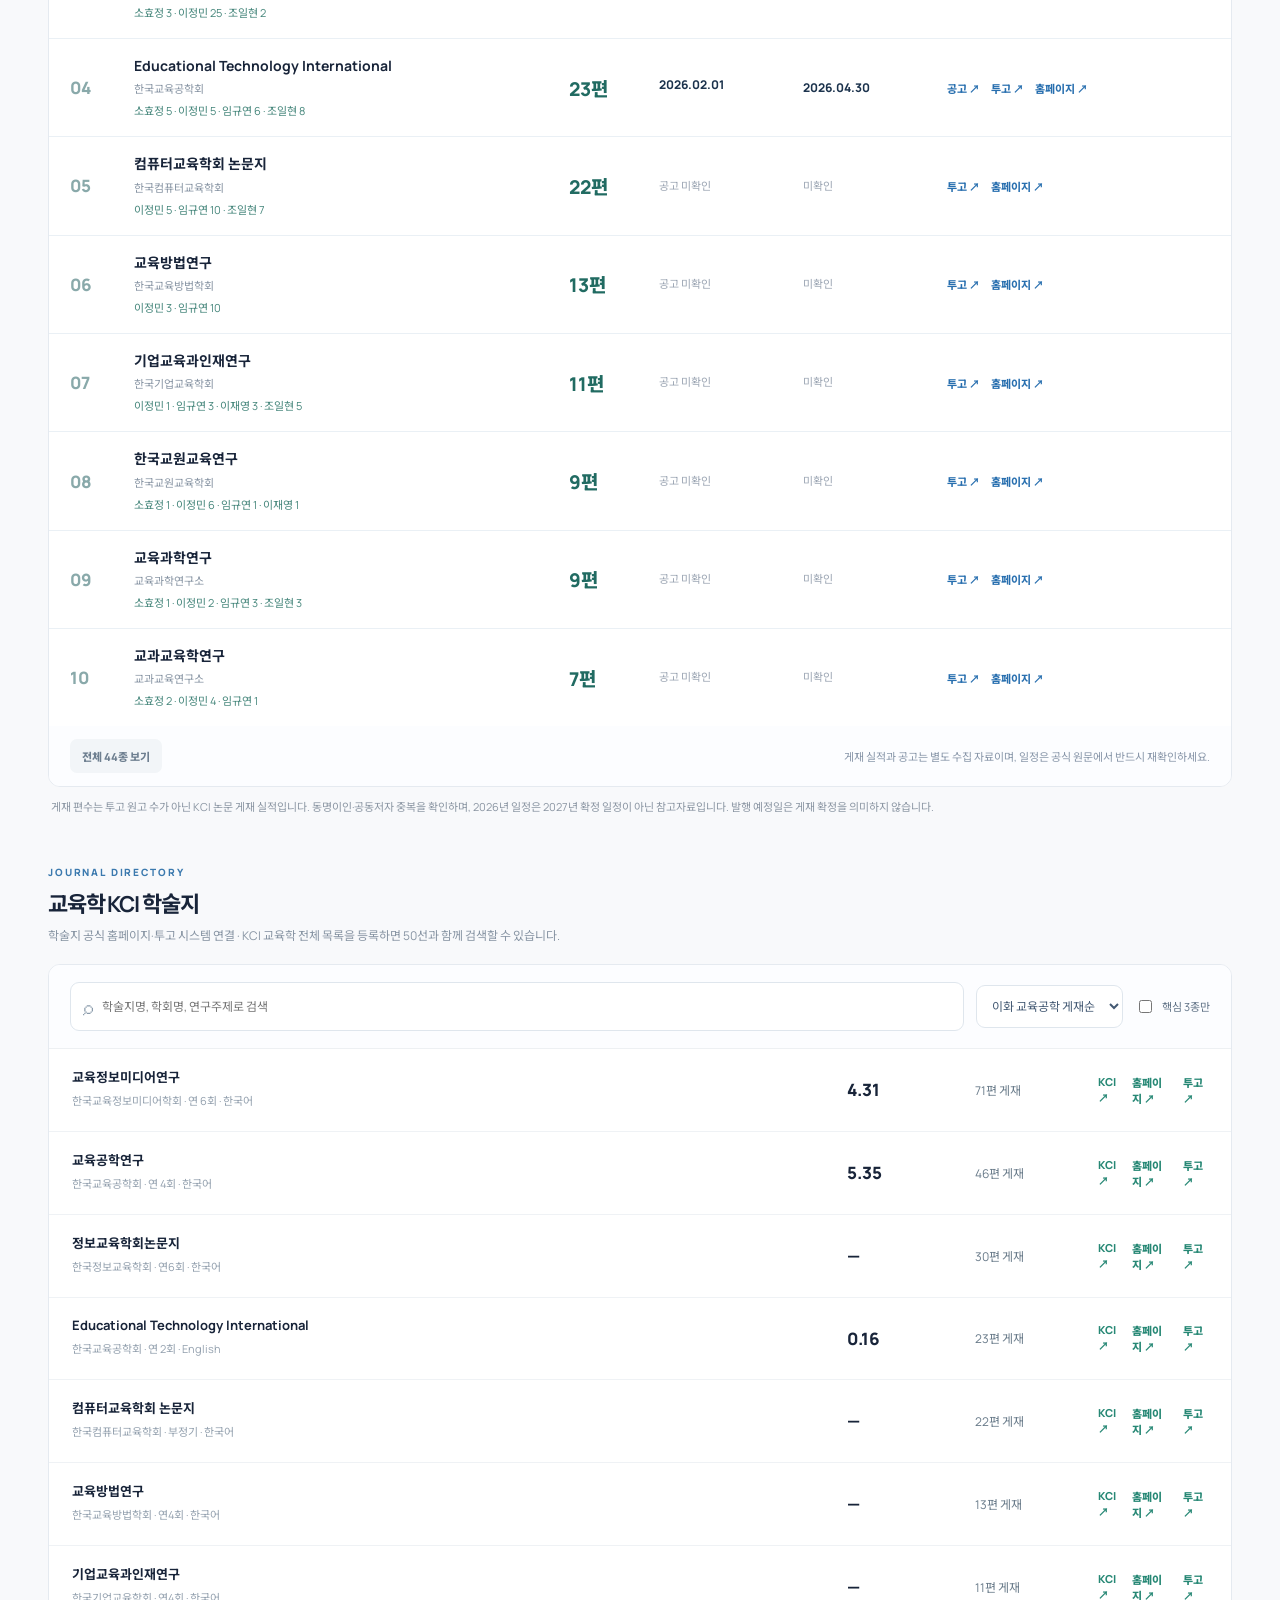
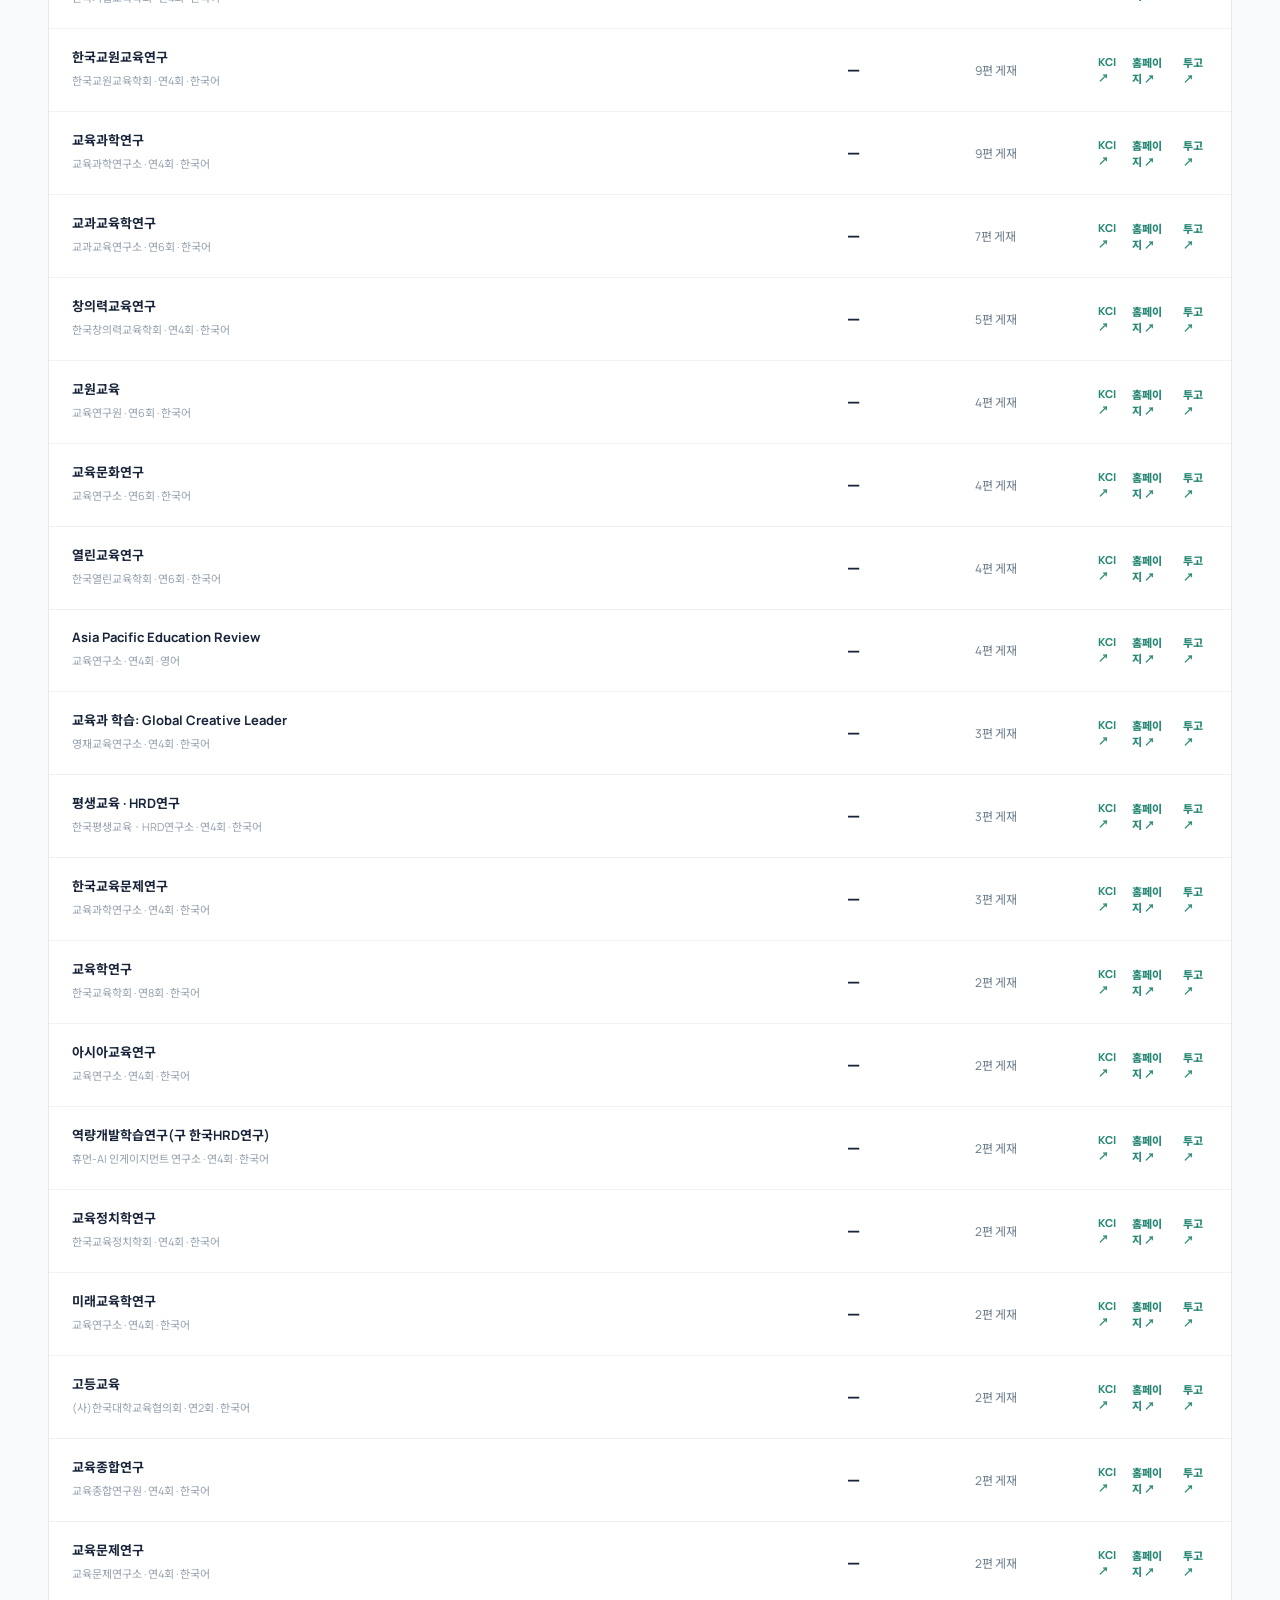
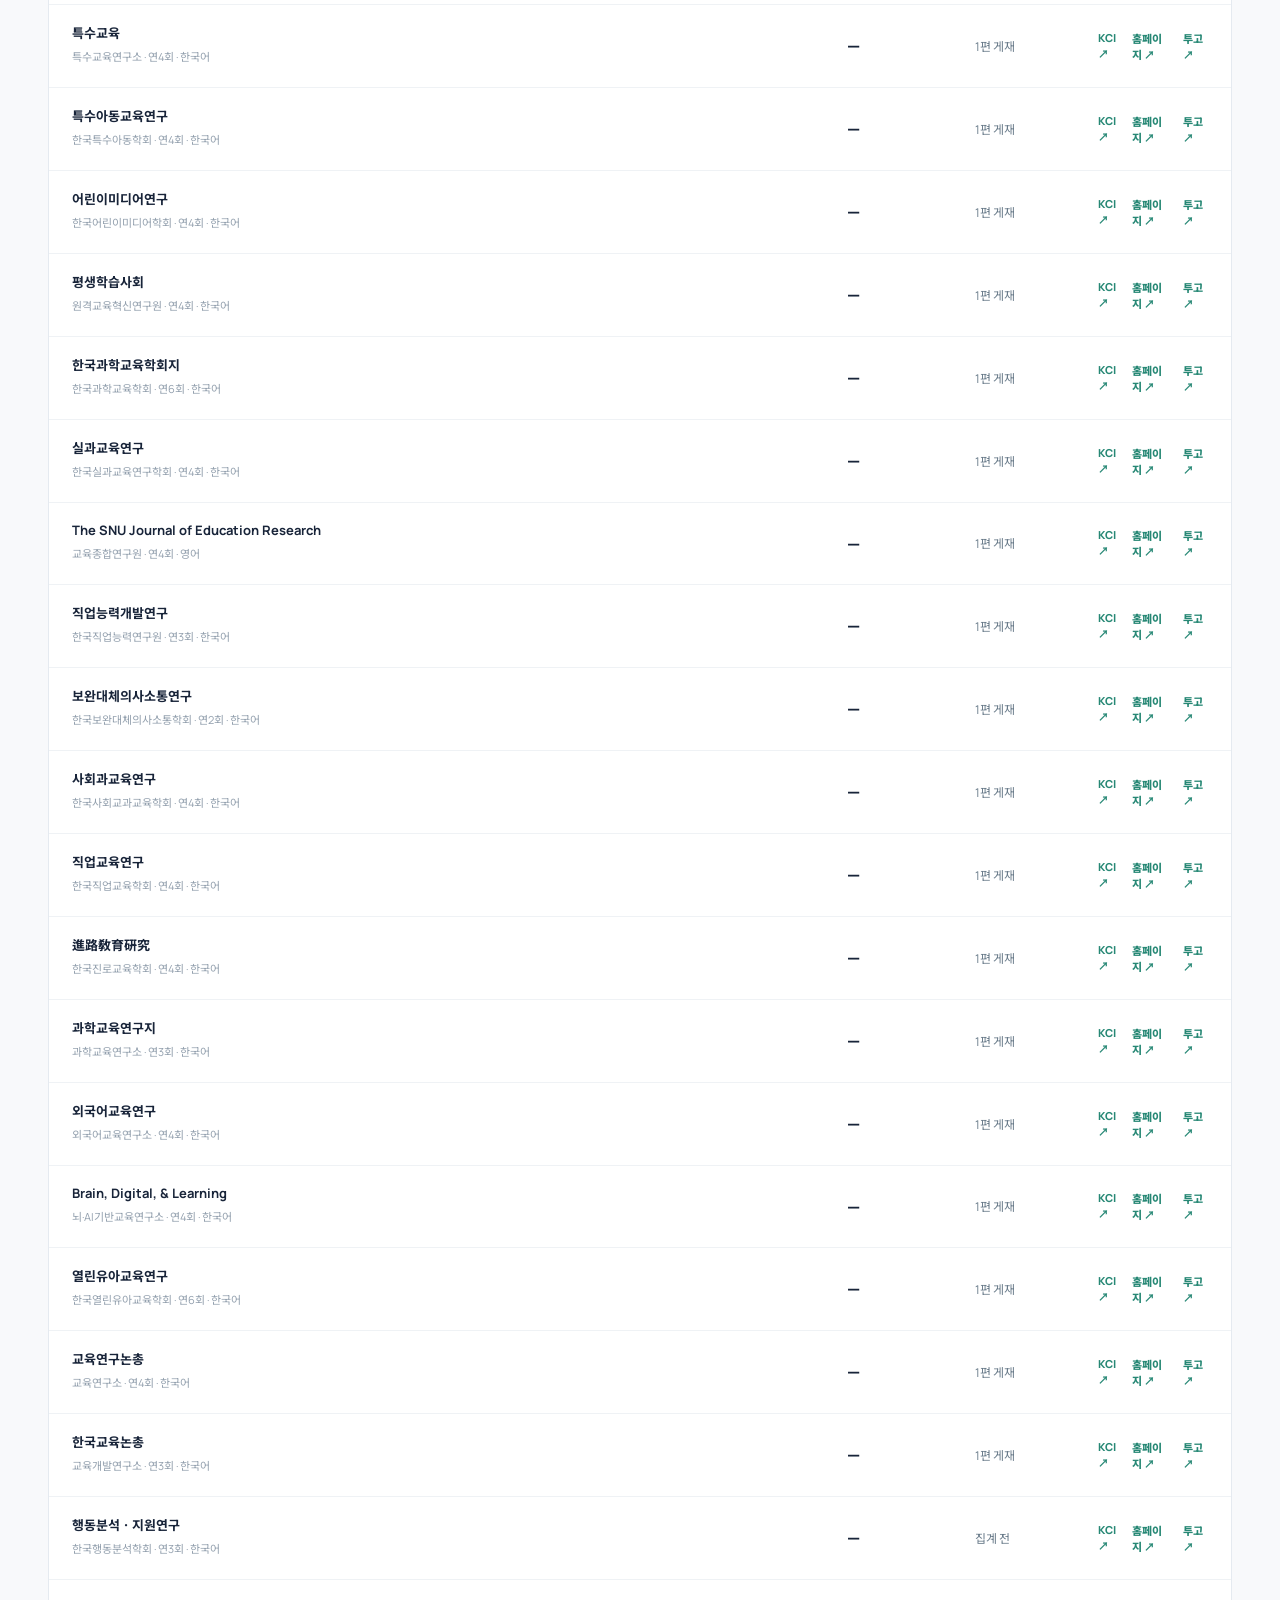
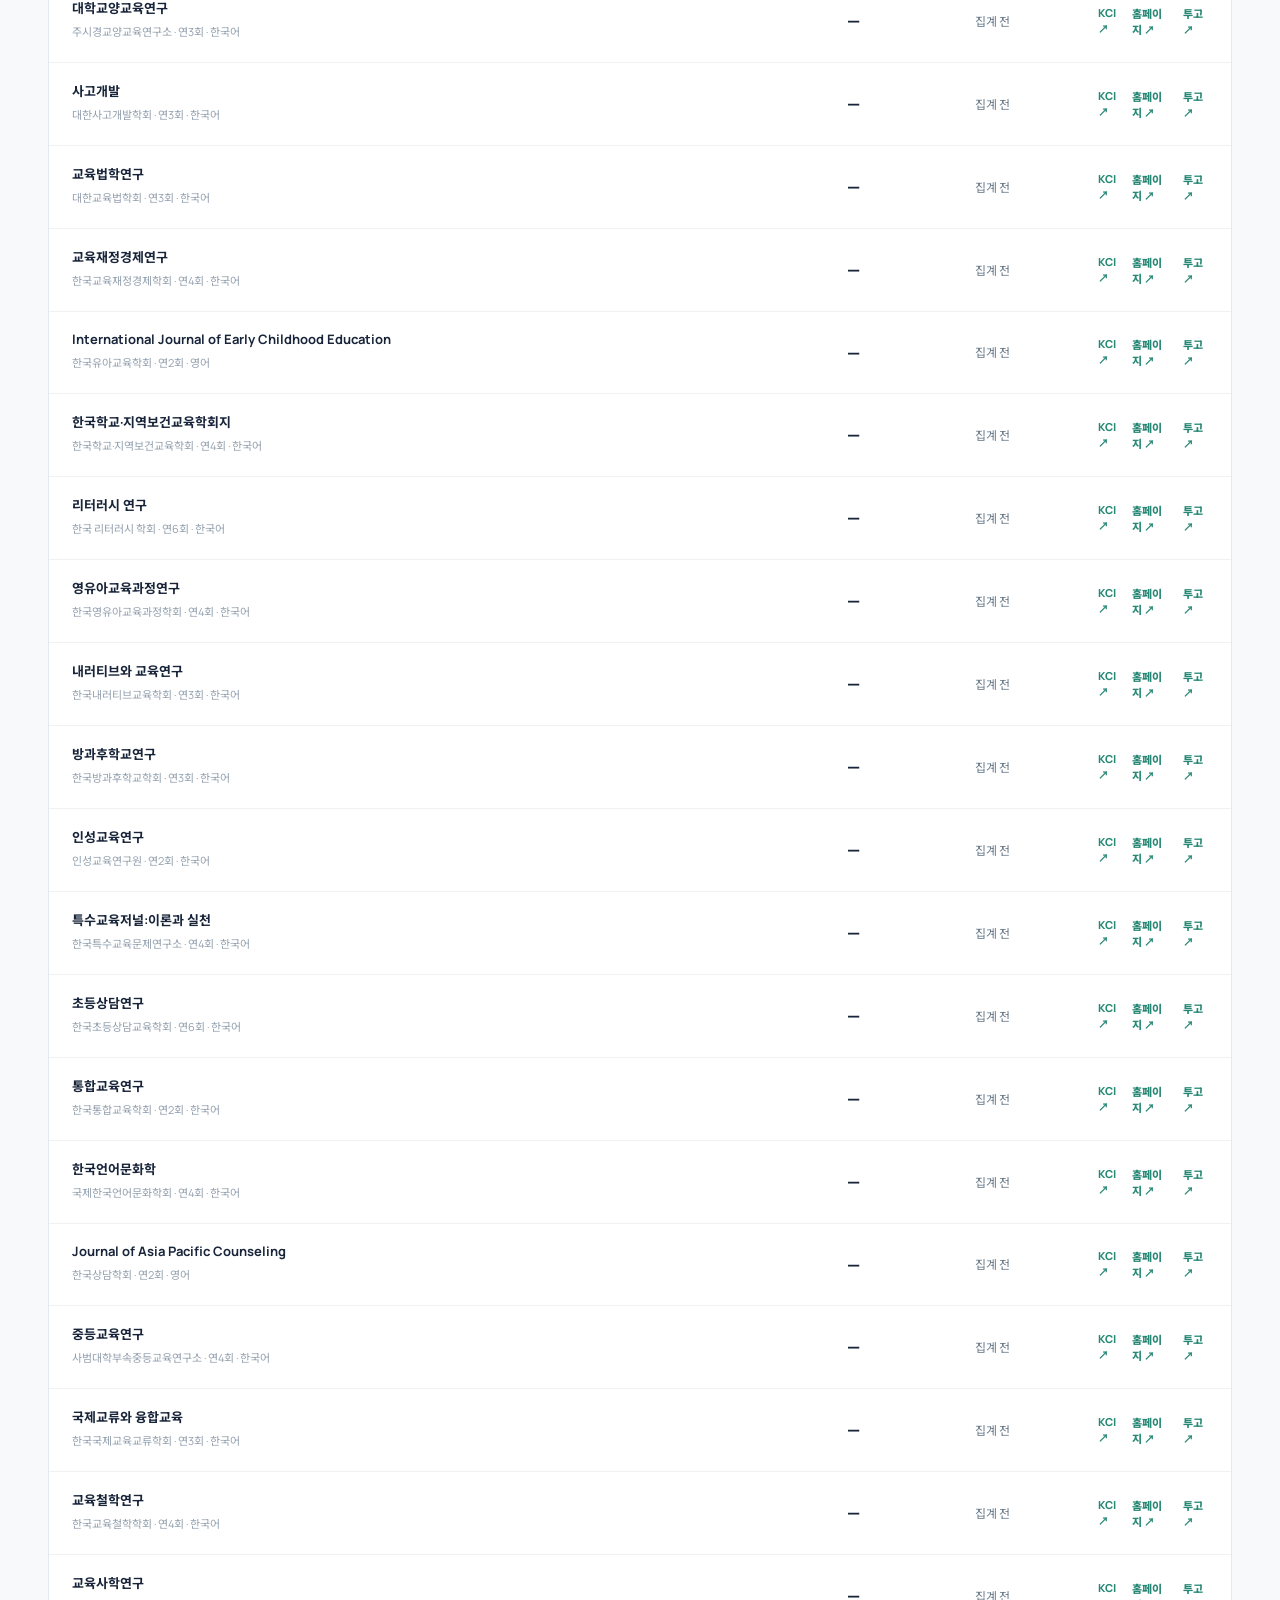
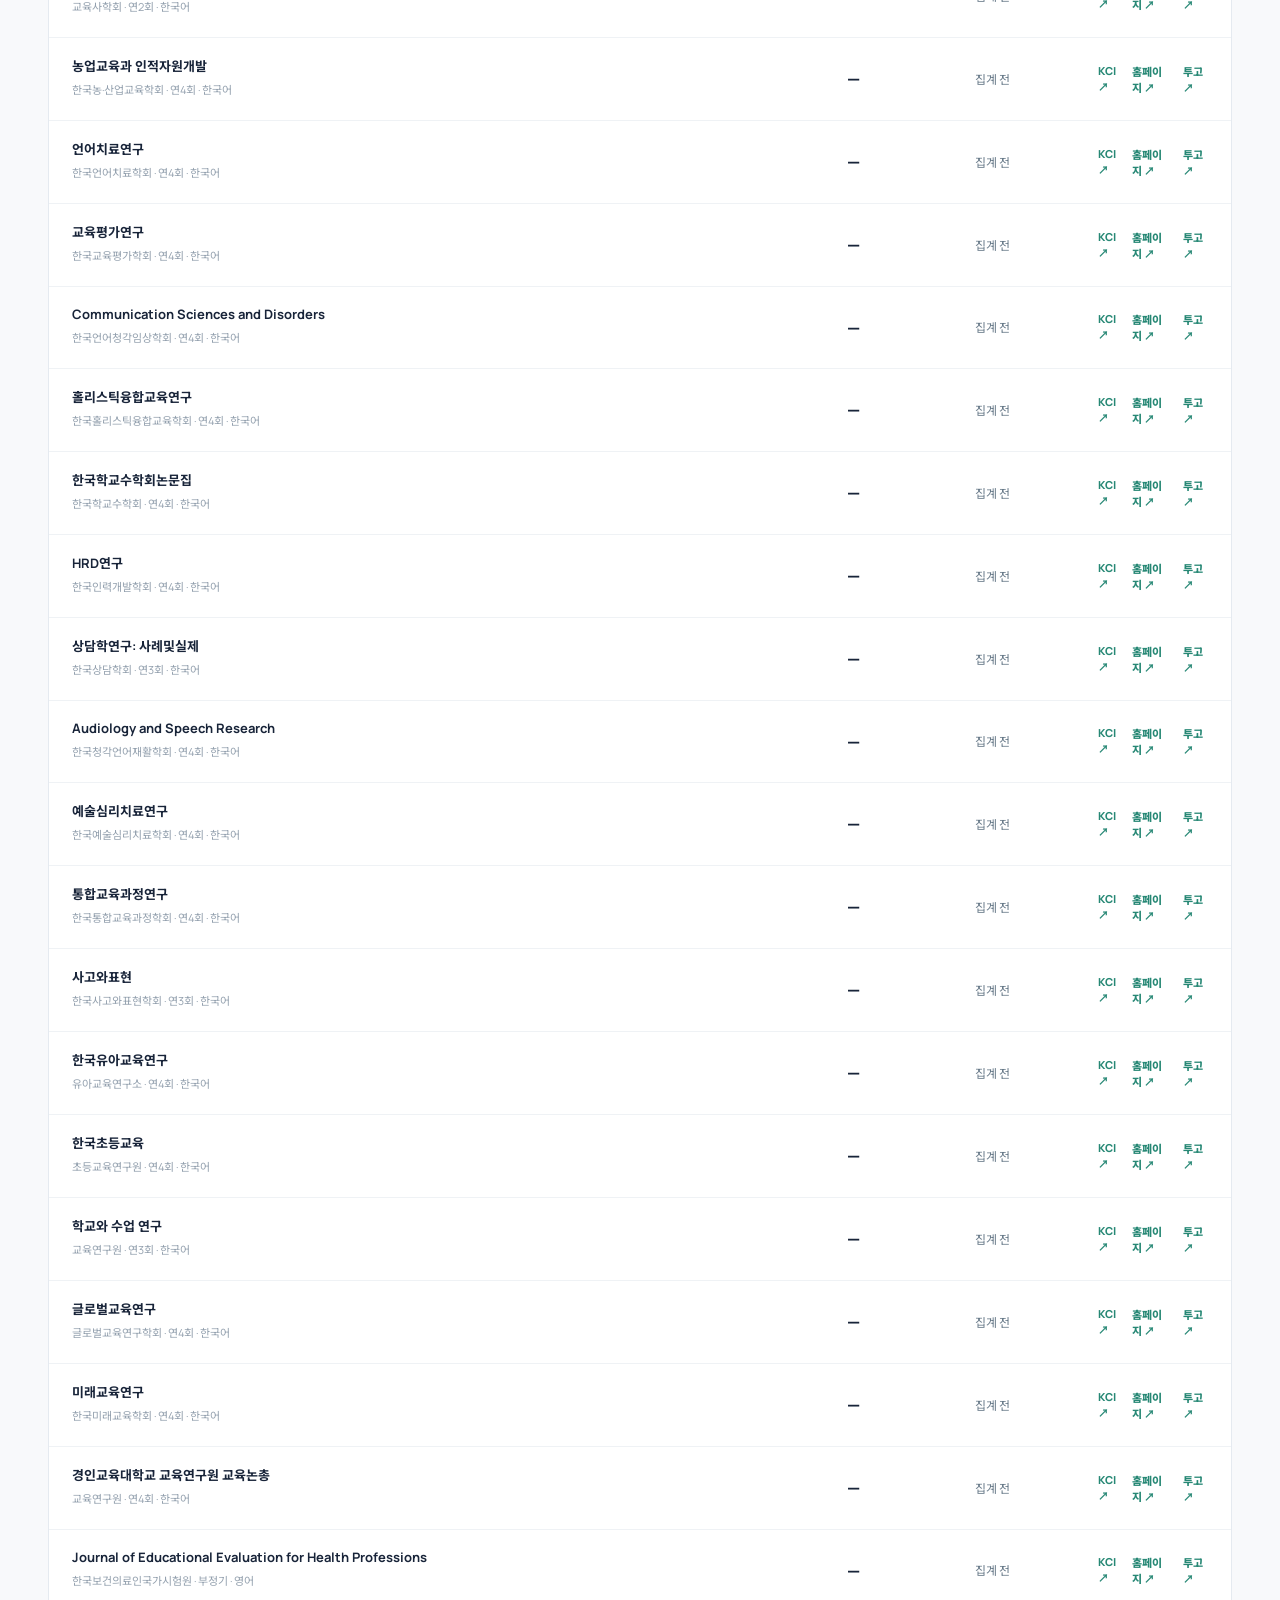
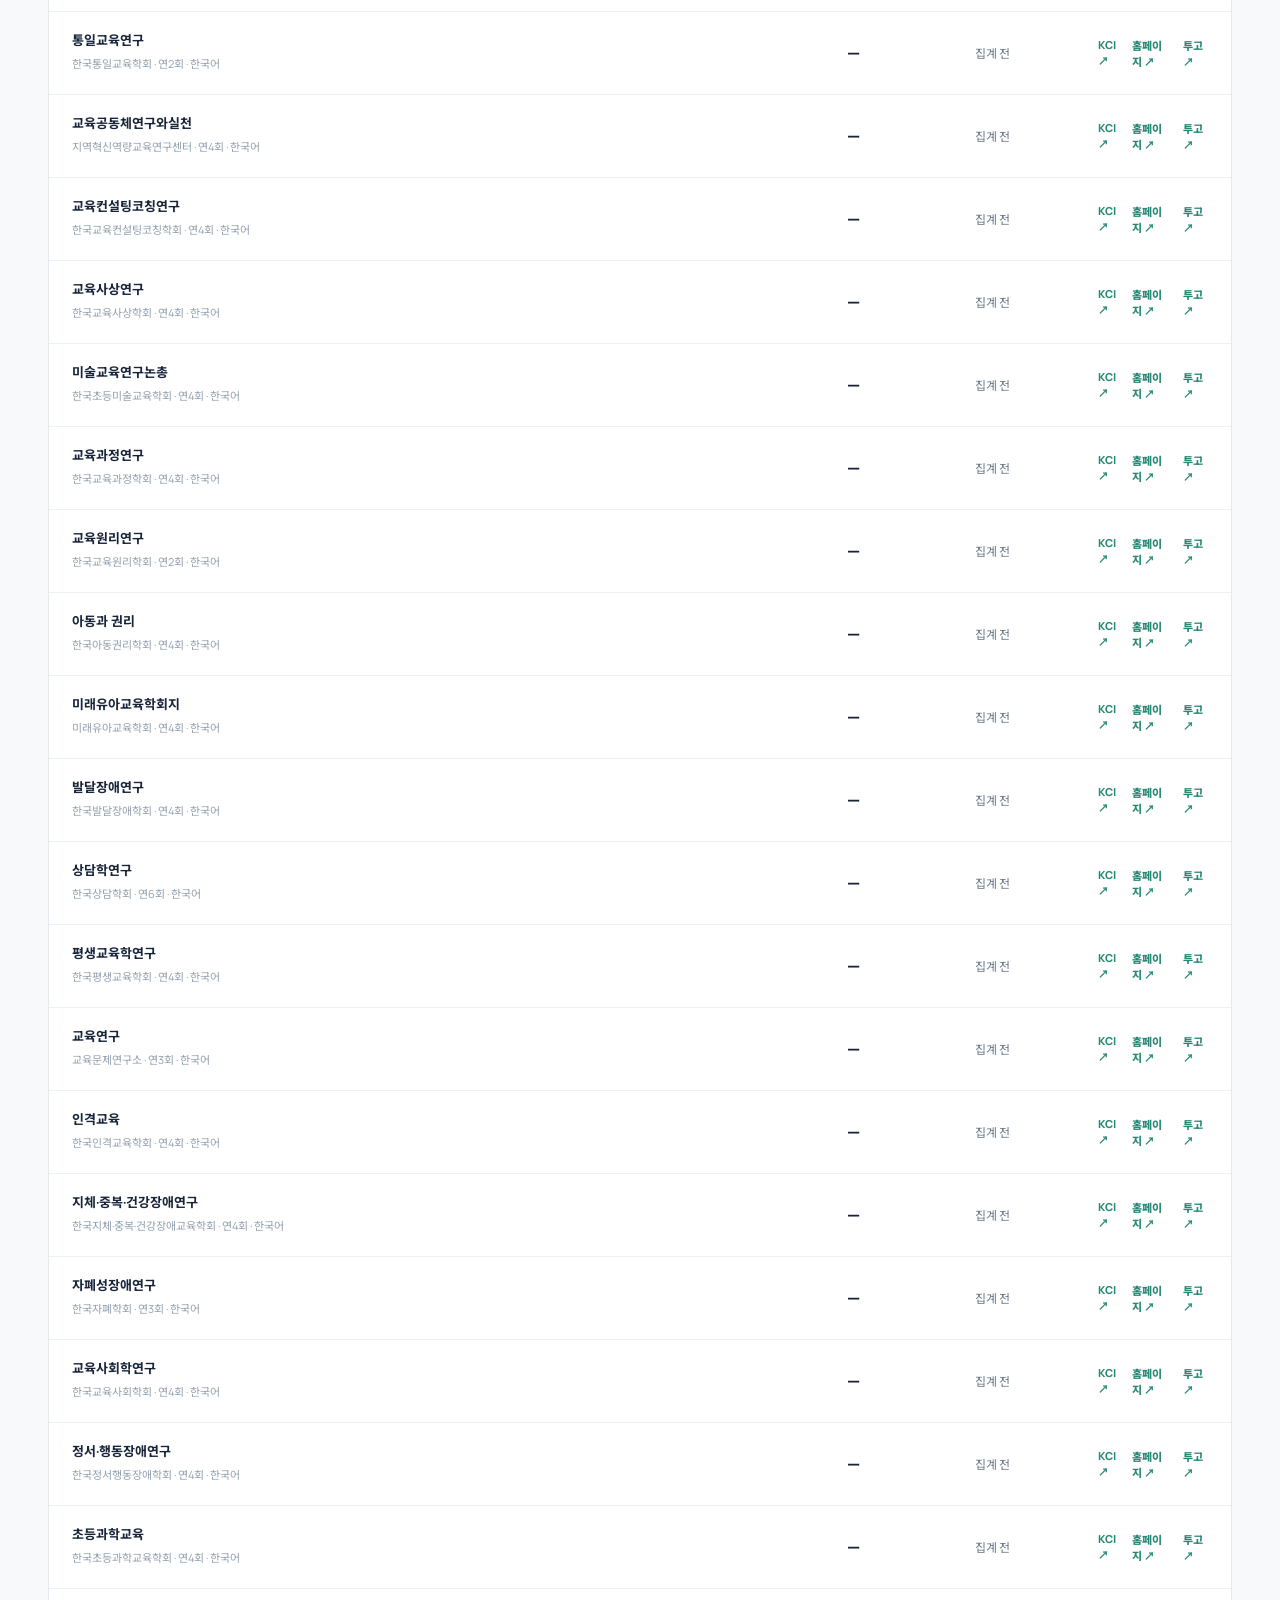
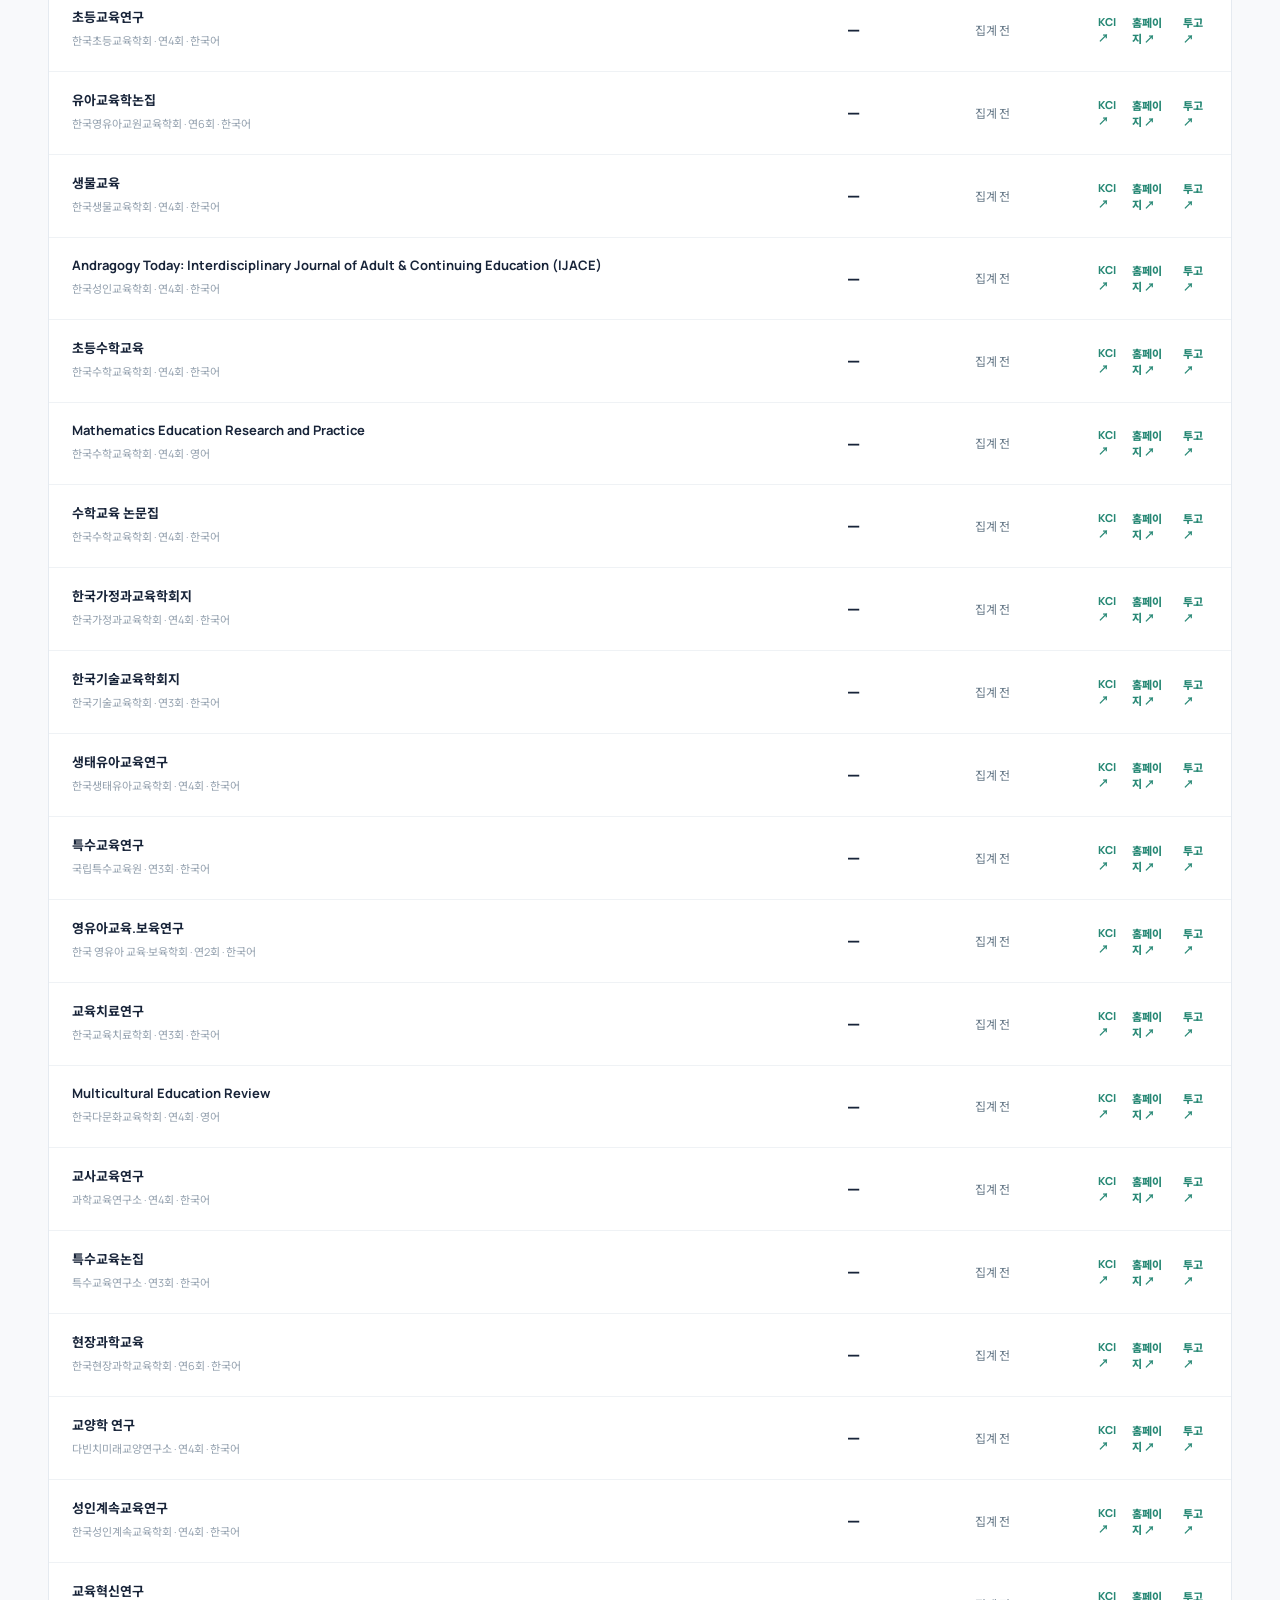
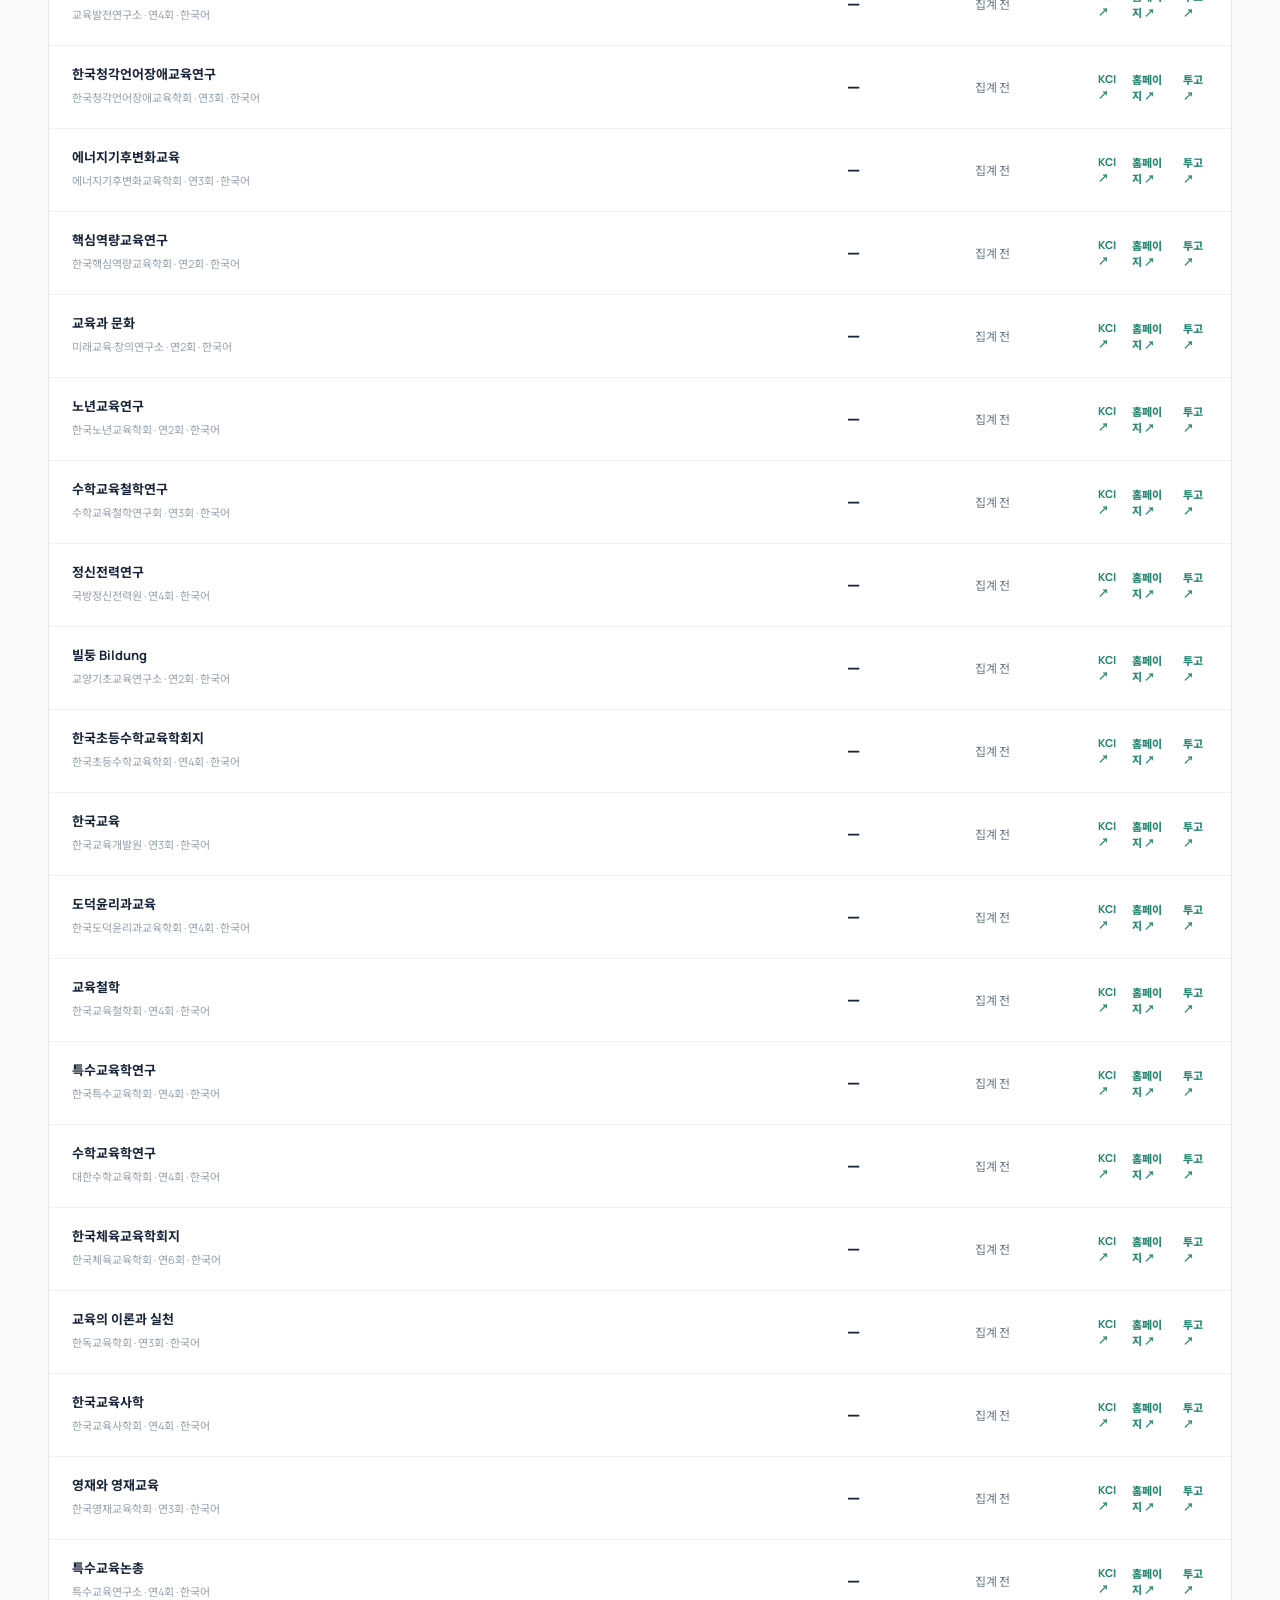
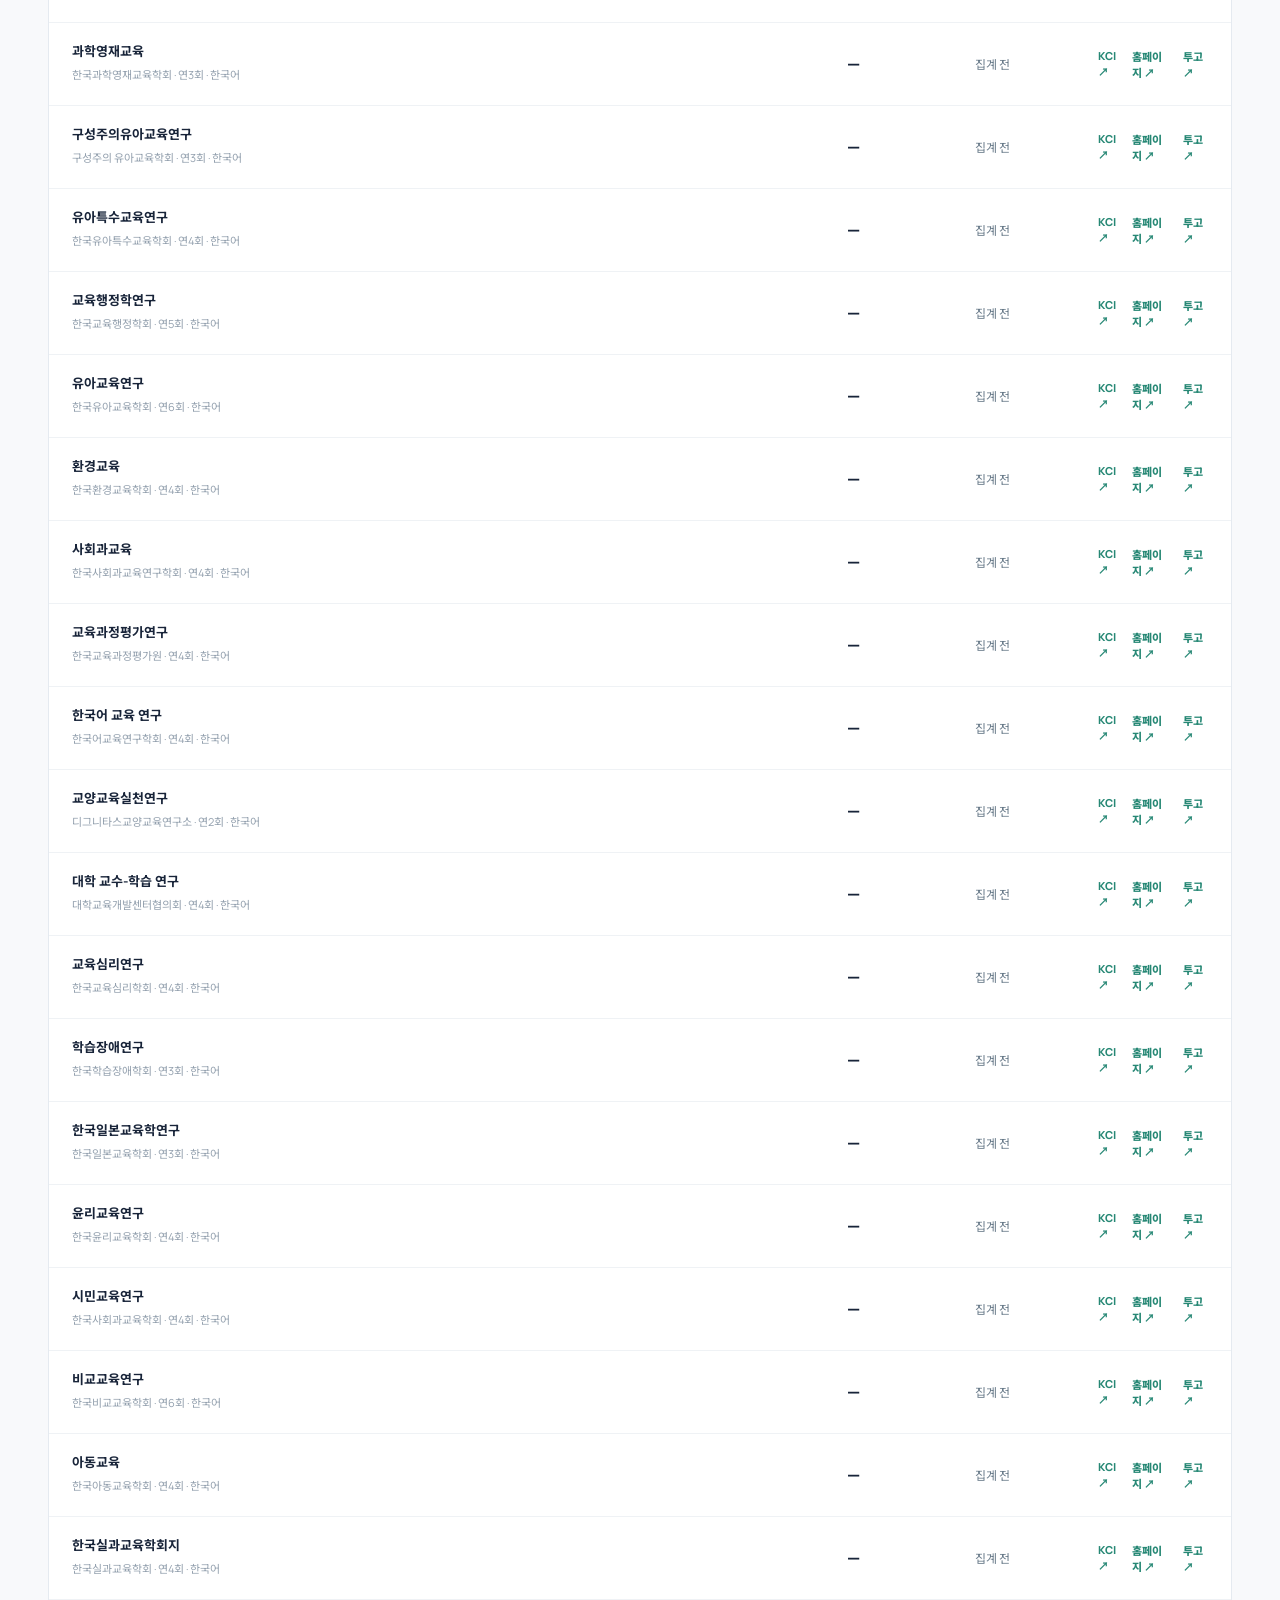
==== commit 058cb664: "new" ====
--- a/index.html
+++ b/index.html
@@ -7,18 +7,27 @@
   <meta name="description" content="교육학 KCI 학술지의 논문 모집 공고, 영향력지수와 발행일을 함께 살펴보는 연구자용 공개 대시보드" />
   <title>Paper Radar · 학술지 투고 레이더</title>
   <link rel="stylesheet" href="styles.css" />
-  <script src="./app.js?v=20261030-2" defer></script>
-  <link rel="stylesheet" href="./redesign.css?v=2">
+  <link rel="stylesheet" href="redesign.css" />
+  <link rel="stylesheet" href="merge.css" />
+  <script src="app.js?v=merged-20261030" defer></script>
 </head>
 <body>
  <div class="app-shell">
-  <header class="topbar"><a class="brand" href="./" aria-label="처음으로"><span class="brand-mark">◈</span><span>paper<span class="brand-light">radar</span><small>연구자 투고 일정 대시보드</small></span></a><div class="top-actions"><span class="public-mark"><span class="live-dot"></span>공개 열람</span><a class="top-link" href="https://www.kci.go.kr" target="_blank" rel="noopener noreferrer">KCI 바로가기 ↗</a></div></header>
+  <header class="topbar"><a class="brand" href="./" aria-label="처음으로"><span class="brand-mark">◈</span><span>paper<span class="brand-light">radar</span><small>연구자 투고 일정 대시보드</small></span></a><nav class="top-actions"><a class="top-link" href="#priority">추천 학술지</a><a class="top-link" href="#research-ranking">게재 실적</a><a class="top-link" href="#research-ranking">투고 일정</a><a class="top-link" href="#all-journals">학술지 검색</a><span class="public-mark"><span class="live-dot"></span>PUBLIC</span></nav></header>
   <main>
-   <section class="hero"><div class="hero-copy"><div class="eyebrow">2027 상반기 · JOURNAL TRACKER</div><h1>투고할 학술지,<br><em>놓치지 않도록.</em></h1><p>교육학 KCI 학술지의 모집 공고, 게재 실적과 발행 일정을 한 화면에서.<br>논문 마감은 빠르게, 출처는 확실하게 확인하세요.</p><div class="hero-pills"><span>중점 학술지 3종</span><span>이화 교육공학 연구자 게재 실적 기반 50선</span><span>공식 공고 출처 연결</span><span>공유는 자유롭게 · 수정은 관리자만</span></div></div><div class="deadline-card"><div class="eyebrow">MY PUBLICATION GOAL</div><div class="goal-date">2027 <strong>06.30</strong></div><div class="goal-label">졸업을 위한 최종 발행 목표일</div><div class="days"><strong id="days-left">—</strong><span id="days-label">남은 기간 계산 중</span></div><p>발행 예정일은 게재 확정을 의미하지 않습니다. 심사와 수정 기간을 고려해 여유 있게 투고하세요.</p></div></section>
-   <section class="metrics" aria-label="대시보드 요약"><div class="metric"><span>현재 등록된 학술지</span><strong id="journal-count">—</strong><small>교육학 전체 목록 확장 예정</small></div><div class="metric"><span>우선 검토 학술지</span><strong id="priority-count">—</strong><small>상단 고정</small></div><div class="metric"><span>수집된 공고</span><strong id="notice-count">—</strong><small>현재 및 과거 공고 포함</small></div><div class="metric"><span>마지막 자동 점검</span><strong id="last-check" class="smaller">미실행</strong><small id="scan-summary">점검 상태 확인 중</small></div></section>
+   <section class="hero"><div class="hero-copy"><div class="eyebrow">EWHA EDTECH · JOURNAL INTELLIGENCE</div><h1>다음 논문,<br><em>어디에 투고하지?</em></h1><p>교육학 KCI 학술지의 투고 기회를 한눈에. <br>게재 실적부터 모집 공고, 발행 일정까지 한 곳에서 확인하세요.</p><div class="hero-pills"><a href="#priority">핵심 3개 학술지 ↗</a><a href="#all-journals">학술지 찾아보기 ↗</a></div></div><div class="deadline-card"><div class="eyebrow">PUBLICATION DEADLINE</div><div class="goal-date">2027 <strong>06.30</strong></div><div class="goal-label">졸업을 위한 최종 발행 목표일</div><div class="days"><strong id="days-left">—</strong><span id="days-label">남은 기간 계산 중</span></div><p>발행 예정일은 게재 확정을 의미하지 않습니다. 심사와 수정 기간을 고려해 여유 있게 투고하세요.</p></div></section>
+   <section class="metrics" aria-label="대시보드 요약"><div class="metric"><span>현재 등록된 학술지</span><strong id="journal-count">—</strong><small>교육학 전체 목록 확장 예정</small></div><div class="metric"><span>우선 검토 학술지</span><strong id="priority-count">—</strong><small>상단 고정</small></div><div class="metric"><span>수집된 공고</span><strong id="notice-count">—</strong><small>확인된 공식 공고</small></div><div class="metric"><span>마지막 자동 점검</span><strong id="last-check" class="smaller">미실행</strong><small id="scan-summary">점검 상태 확인 중</small></div></section>
    <section class="section" id="priority"><div class="section-heading"><div><div class="eyebrow">TOP PRIORITY</div><h2>우선 모니터링 학술지 <span class="soft">03</span></h2><p>교육공학과 AI 기반 학습 연구를 위한 핵심 투고 후보</p></div><a href="#all-journals" class="section-link">전체 목록 보기 <span>↗</span></a></div><div id="priority-grid" class="priority-grid" aria-live="polite"></div></section>
-   <section class="section" id="research-ranking"><div class="section-heading"><div><div class="eyebrow">EWHA EDUCATIONAL TECHNOLOGY</div><h2>이화여자대학교 교육공학과 주요 게재 학술지</h2><p>이화여대 교육공학과 논문을 우선 집계하고, 소속 판별이 어려우면 지정 교수 6인의 KCI 게재 논문으로 집계합니다.</p></div></div><div class="table-panel"><div class="ranking-toolbar"><div id="ranking-status">자료 확인 전</div><span>동명이인·공동저술 중복 확인 · 검증된 논문만 집계</span></div><div id="ranking-list" class="ranking-list" aria-live="polite"></div></div><p class="ranking-explain">대상은 KCI 사회과학·교육학 등재지의 공식 목록이며, 집계는 투고 원고 수가 아닌 <strong>실제 게재 논문 수</strong>입니다. 동명이인·소속 미확인 논문은 집계하지 않습니다.</p></section>
-   <section class="section" id="announcements"><div class="section-heading"><div><div class="eyebrow">CALL FOR PAPERS</div><h2>모집 공고 모아보기</h2><p>공고 제목과 게시일은 원문 기준. 접수 일정은 확인 여부를 따로 표시해요.</p></div></div><div class="table-panel"><div class="filterbar"><div class="filtergroup" role="group" aria-label="공고 필터"><button data-notice-filter="all" class="chip active" type="button">전체 공고</button><button data-notice-filter="new" class="chip" type="button">2027년 공고</button><button data-notice-filter="open" class="chip" type="button">마감 전</button></div><span class="hint">공식 발행 예정일과 실제 게재 확정은 다릅니다</span></div><div id="notice-list" class="notice-list" aria-live="polite"></div></div></section>
+   <section class="section ranking-section" id="research-ranking">
+    <div class="section-heading"><div><div class="eyebrow">EWHA JOURNAL RADAR</div><h2>이화 교육공학 주요 게재 학술지 · 투고 일정</h2><p>교수진 게재 실적순으로 학술지를 확인하고, 각 학술지의 가장 빠른 투고·발행 일정을 함께 살펴보세요.</p></div></div>
+    <div class="table-panel">
+      <div class="ranking-toolbar"><div id="ranking-status">집계 확인 중</div><span>2027년 일정 우선 · 미공고 시 2026년 1~5월 참고 일정 · 학술지별 1건</span></div>
+      <div class="merged-table-head" aria-hidden="true"><span>순위</span><span>학술지</span><span>게재</span><span>투고 마감</span><span>발행 예정</span><span>바로가기</span></div>
+      <div id="ranking-list" class="ranking-list" aria-live="polite"></div>
+      <div class="merge-table-footer"><button id="expand-rankings" type="button" class="chip">전체 학술지 보기</button><span>게재 실적과 공고는 별도 수집 자료이며, 일정은 공식 원문에서 반드시 재확인하세요.</span></div>
+    </div>
+    <p class="ranking-explain">게재 편수는 투고 원고 수가 아닌 KCI 논문 게재 실적입니다. 동명이인·공동저자 중복을 확인하며, 2026년 일정은 2027년 확정 일정이 아닌 참고자료입니다. 발행 예정일은 게재 확정을 의미하지 않습니다.</p>
+   </section>
    <section class="section" id="all-journals"><div class="section-heading"><div><div class="eyebrow">JOURNAL DIRECTORY</div><h2>교육학 KCI 학술지</h2><p>학술지 공식 홈페이지·투고 시스템 연결 · KCI 교육학 전체 목록을 등록하면 50선과 함께 검색할 수 있습니다.</p></div></div><div class="table-panel"><div class="directory-tools"><label class="search"><span aria-hidden="true">⌕</span><input id="query" type="search" placeholder="학술지명, 학회명, 연구주제로 검색" aria-label="학술지 검색" /></label><select id="sort" aria-label="정렬 방식"><option value="ranking">이화 교육공학 게재순</option><option value="priority">우선 학술지 순</option><option value="if">KCI IF 높은 순</option><option value="name">이름순</option></select><label class="checkbox-label"><input id="only-priority" type="checkbox" /> 핵심 3종만</label></div><div id="journal-list" class="journal-list" aria-live="polite"></div></div></section>
    <section class="bottom-row"><div class="help-card"><div class="eyebrow">HOW TO READ</div><h3>일정 표기의 원칙</h3><p><strong>2027년 공고 미확인</strong>은 모집하지 않는다는 뜻이 아니야. 아직 공식 공고를 확인하지 못했다는 뜻이야. 정기 발행 예정일 역시 해당 호 게재를 보장하지 않아.</p></div><div class="help-card"><div class="eyebrow">SOURCE STATUS</div><h3>자동 점검 상태</h3><div id="source-status" class="sources"></div><p>공고 수집은 사이트 구조 변경이나 접근 제한으로 실패할 수 있어. 오류 시 공고를 추정하지 않고 점검 상태를 표시해.</p></div></section>
   </main>
--- a/merge.css
+++ b/merge.css
@@ -0,0 +1,19 @@
+/* Paper Radar: 게재 실적 + 투고 일정 통합 */
+.merged-table-head,.merged-ranking-row{display:grid;grid-template-columns:50px minmax(230px,1.6fr) 76px 130px 130px minmax(130px,1fr);gap:14px;align-items:center}
+.merged-table-head{padding:12px 21px;background:#f3f6fb;color:#667990;font-size:11px;font-weight:700;border-bottom:1px solid #e3eaf2}
+.merged-ranking-row{padding:17px 21px;border-bottom:1px solid #eaf0f5;background:#fff}
+.merged-ranking-row:hover{background:#f7faff}.merged-ranking-row:last-child{border-bottom:0}
+.merged-ranking-row .rank-details{min-width:0}.merged-ranking-row .rank-details strong{line-height:1.45;display:block}
+.merged-ranking-row .rank-details small{display:block;margin-top:6px;line-height:1.55}
+.merge-date{display:flex;flex-direction:column;gap:5px;line-height:1.5}
+.merge-date strong{font-size:12px;color:#1c334d;font-weight:750;white-space:nowrap}
+.merge-date small{font-size:10px;color:#7c889b}
+.merge-unknown{font-size:11px;color:#9aa4b2}
+.merge-links{display:flex;flex-wrap:wrap;gap:5px 11px;justify-content:flex-start}
+.merge-links a{font-size:11px;font-weight:750;color:#286faf;white-space:nowrap}
+.merge-links a:hover{text-decoration:underline}
+.merge-table-footer{display:flex;gap:16px;align-items:center;justify-content:space-between;padding:13px 21px;background:#fcfdff}
+.merge-table-footer span{font-size:11px;color:#8795a8;line-height:1.55}
+#expand-rankings[hidden]{display:none}
+@media(max-width:1050px){.merged-table-head,.merged-ranking-row{grid-template-columns:34px minmax(180px,1.3fr) 62px 100px 100px 130px;gap:8px}.merged-ranking-row{padding:14px 12px}.merged-table-head{padding:11px 12px}.merge-date strong{font-size:11px}}
+@media(max-width:740px){.merged-table-head{display:none}.merged-ranking-row{grid-template-columns:32px minmax(0,1fr) 55px;gap:9px}.merged-ranking-row>.merge-date:nth-of-type(1){grid-column:2}.merged-ranking-row>.merge-date{grid-column:auto}.merged-ranking-row .merge-links{grid-column:2/-1}.merged-ranking-row .rank-details strong{font-size:13px}.merge-table-footer{align-items:flex-start;flex-direction:column}}
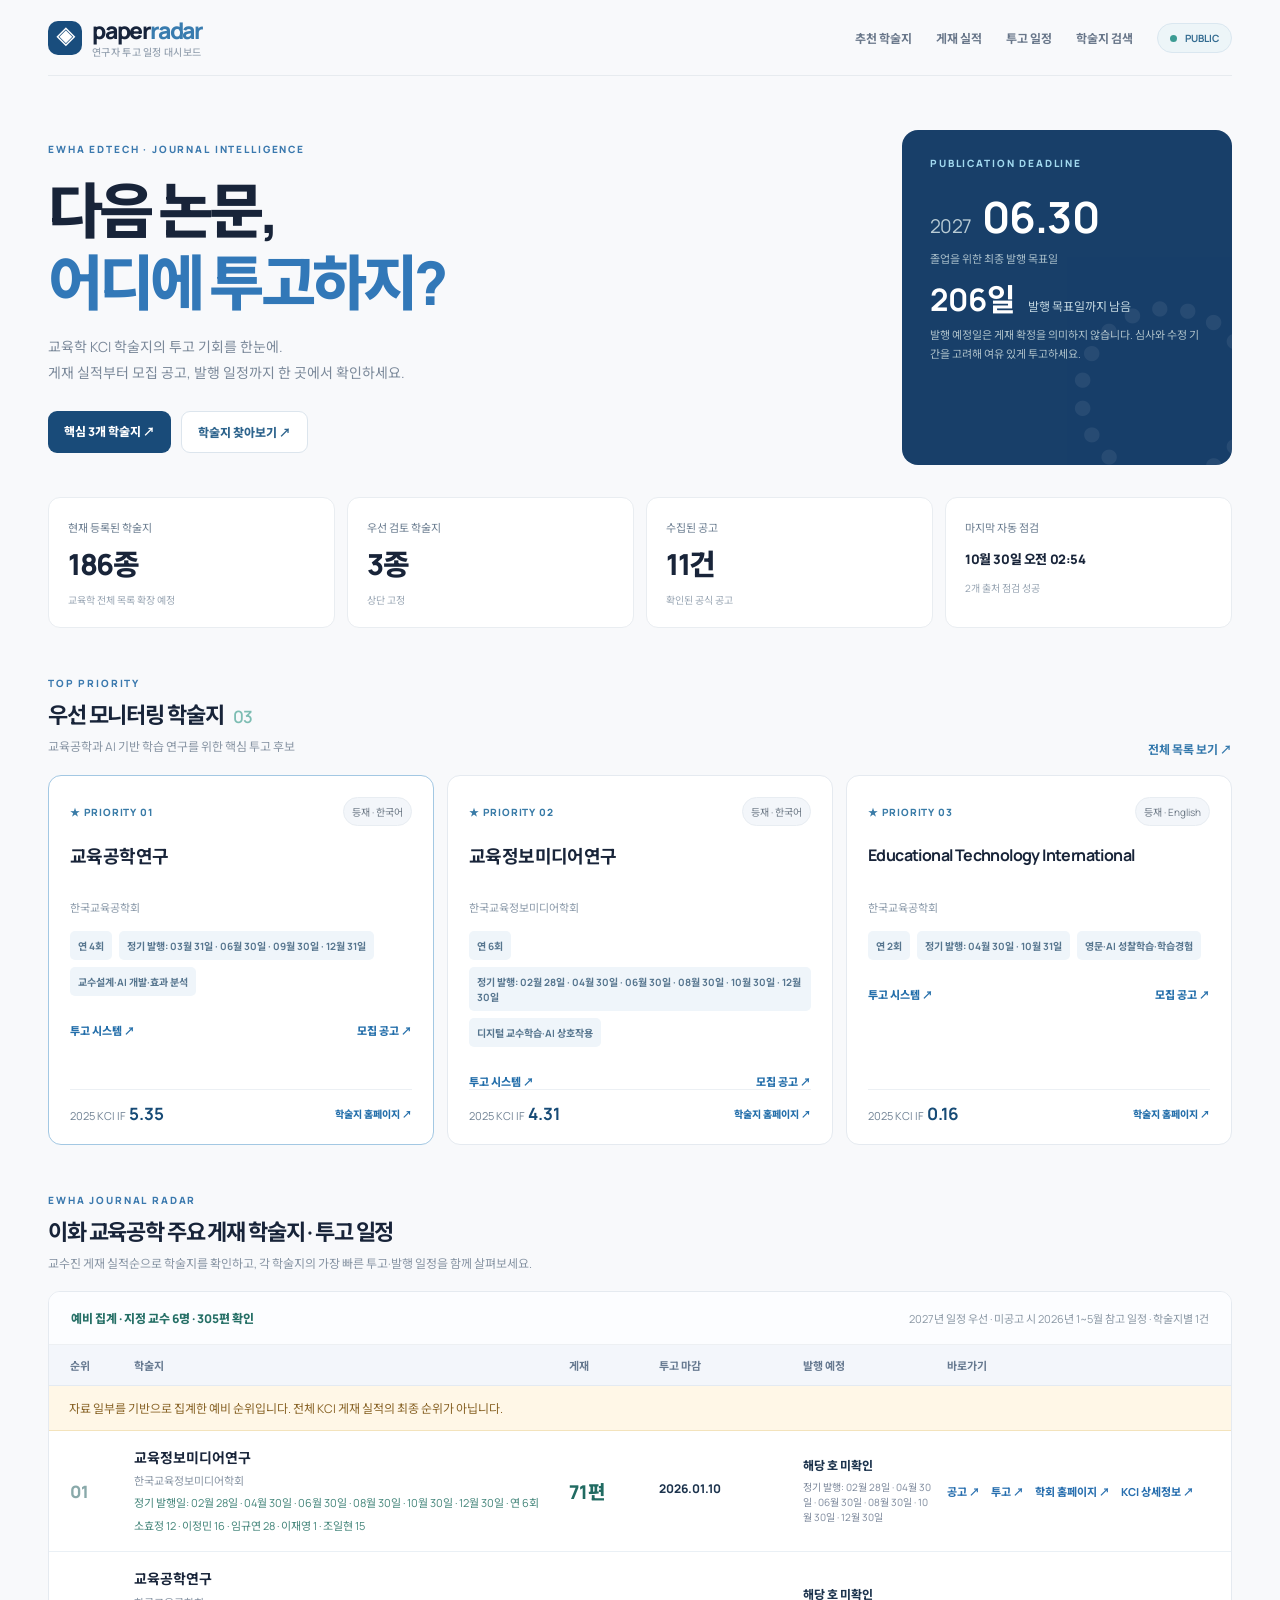
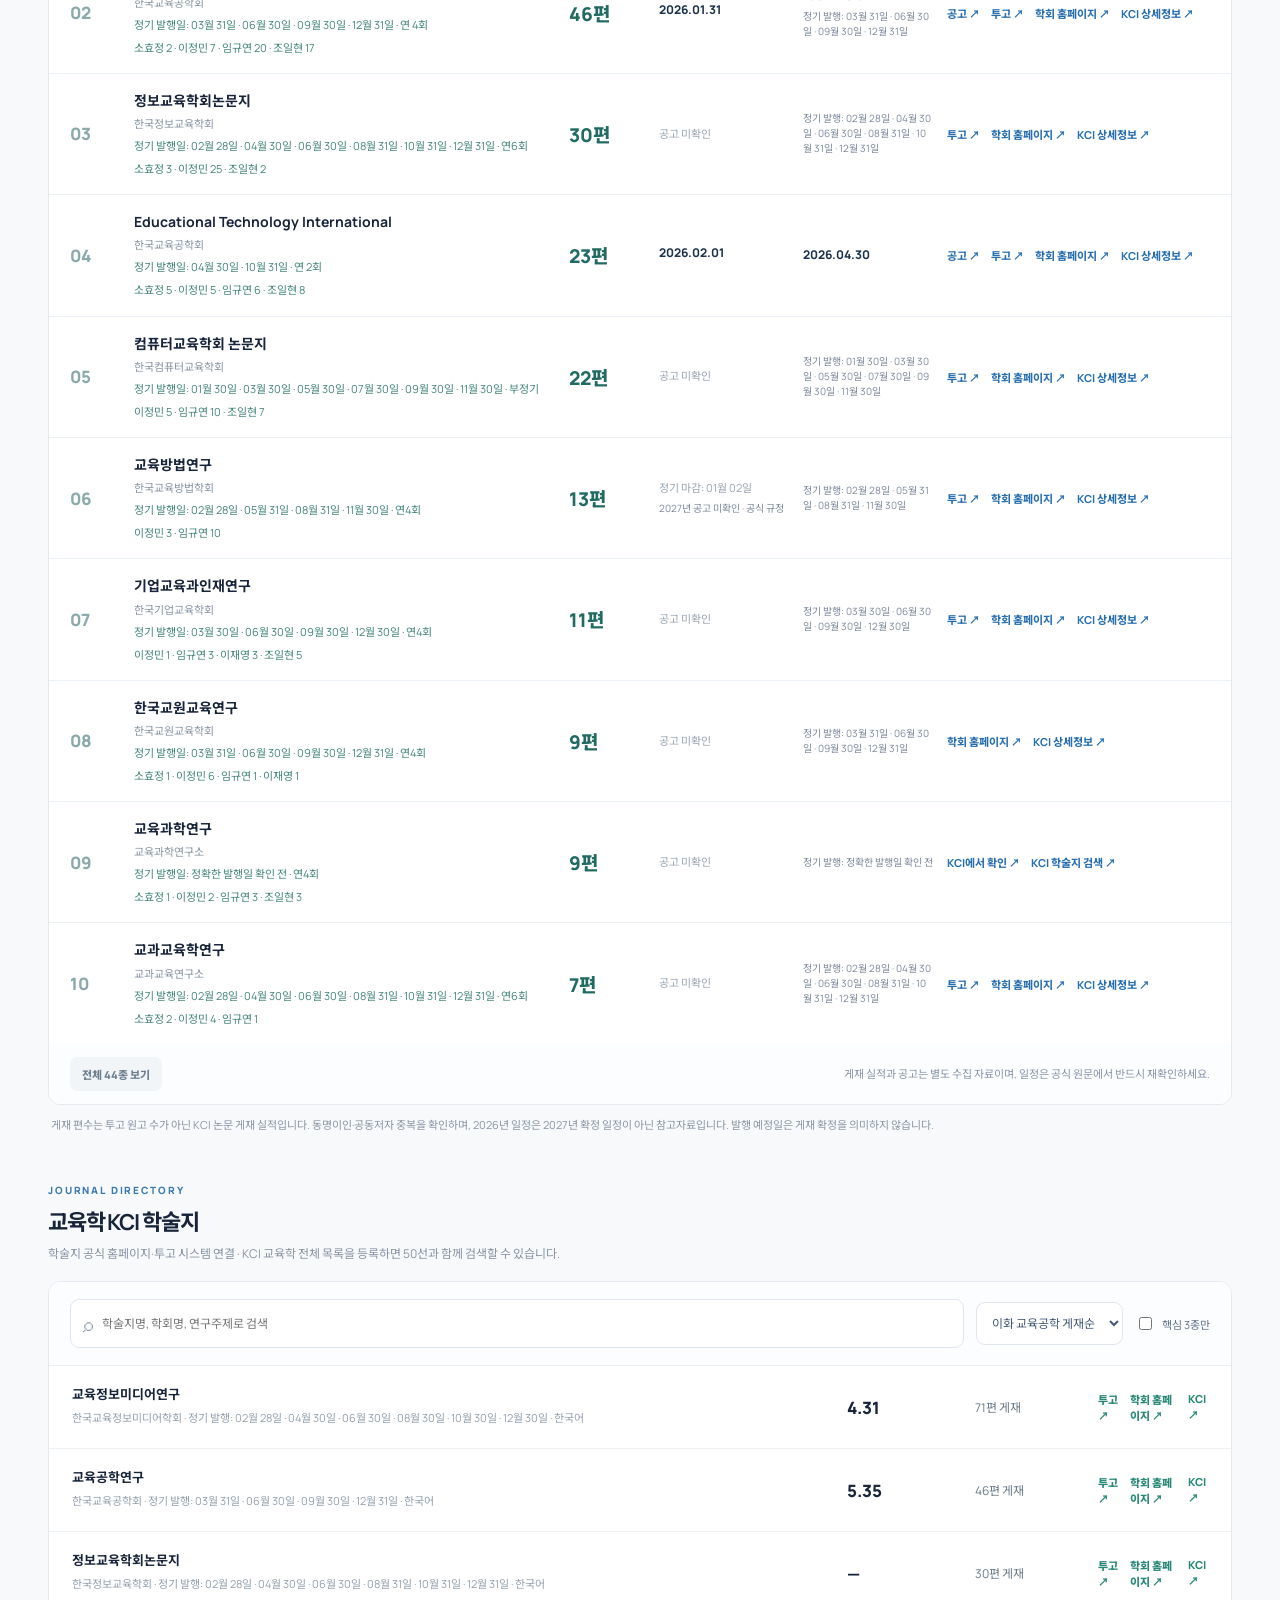
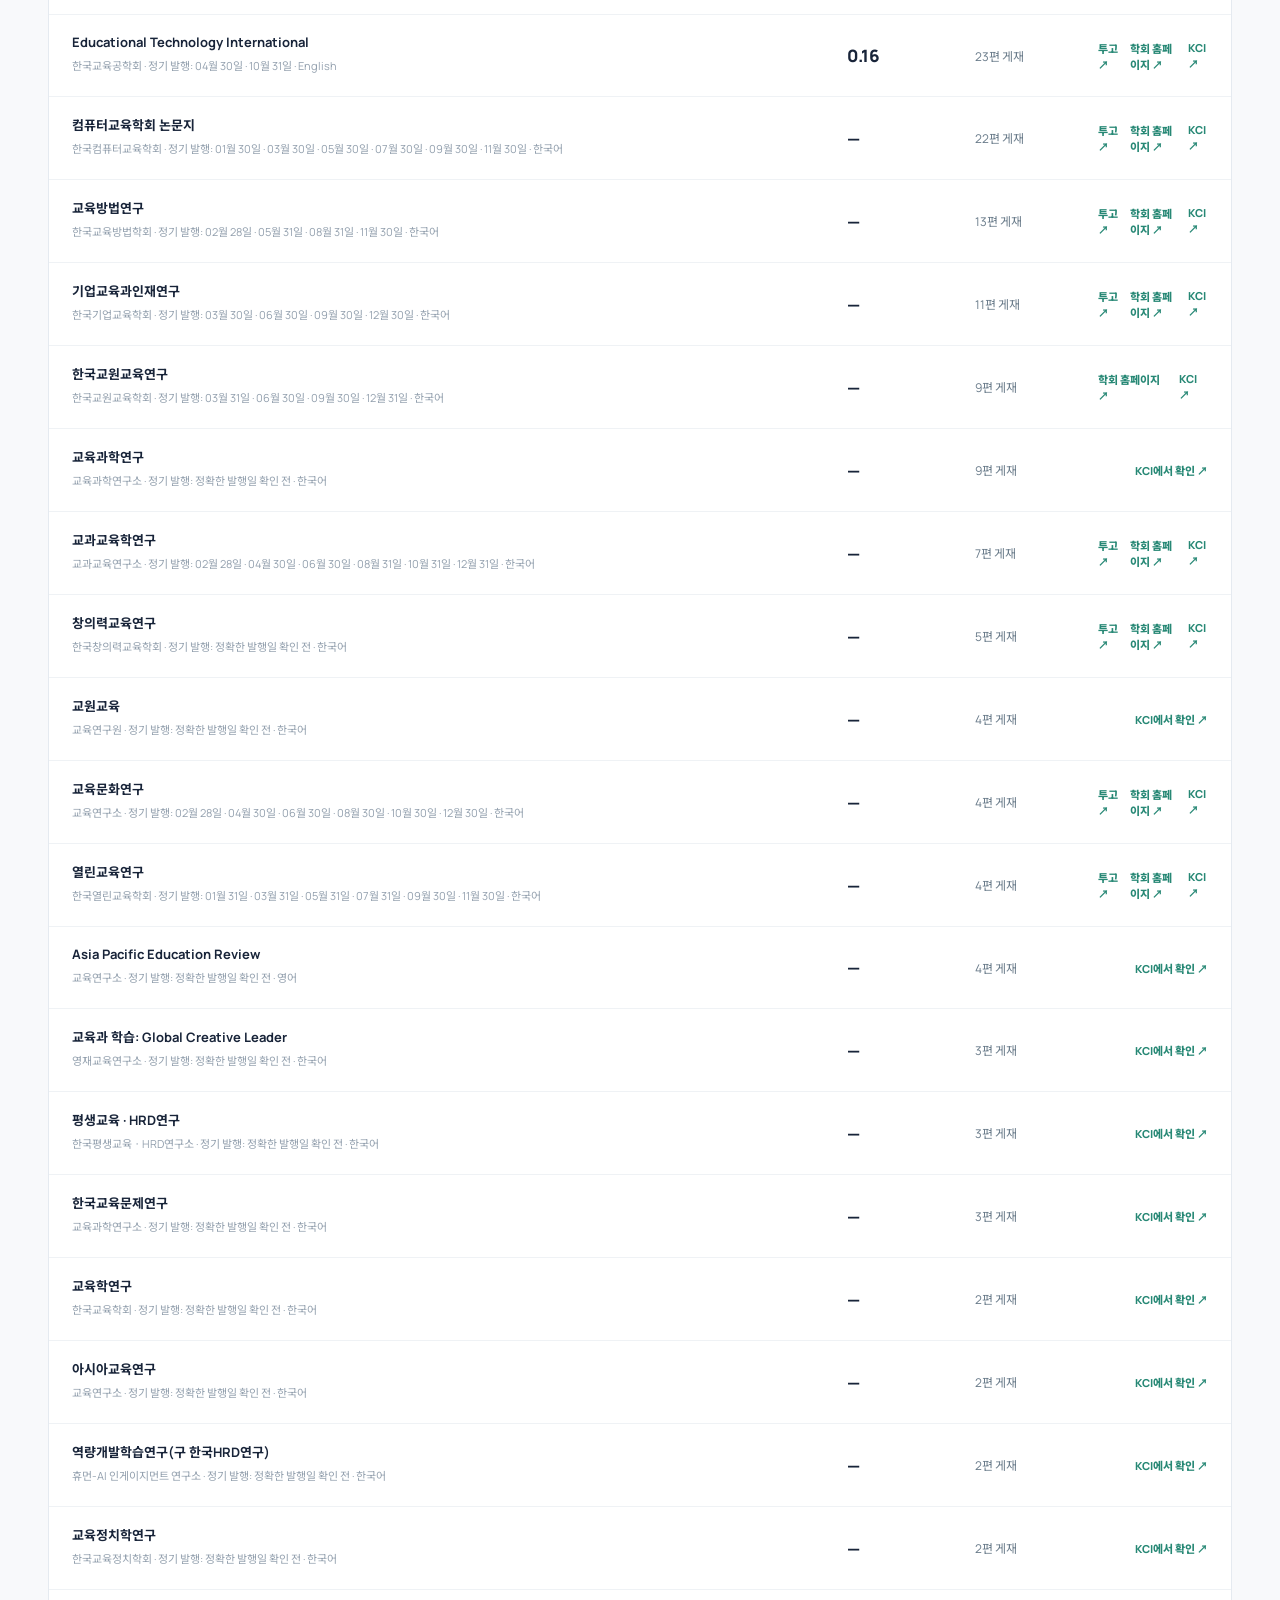
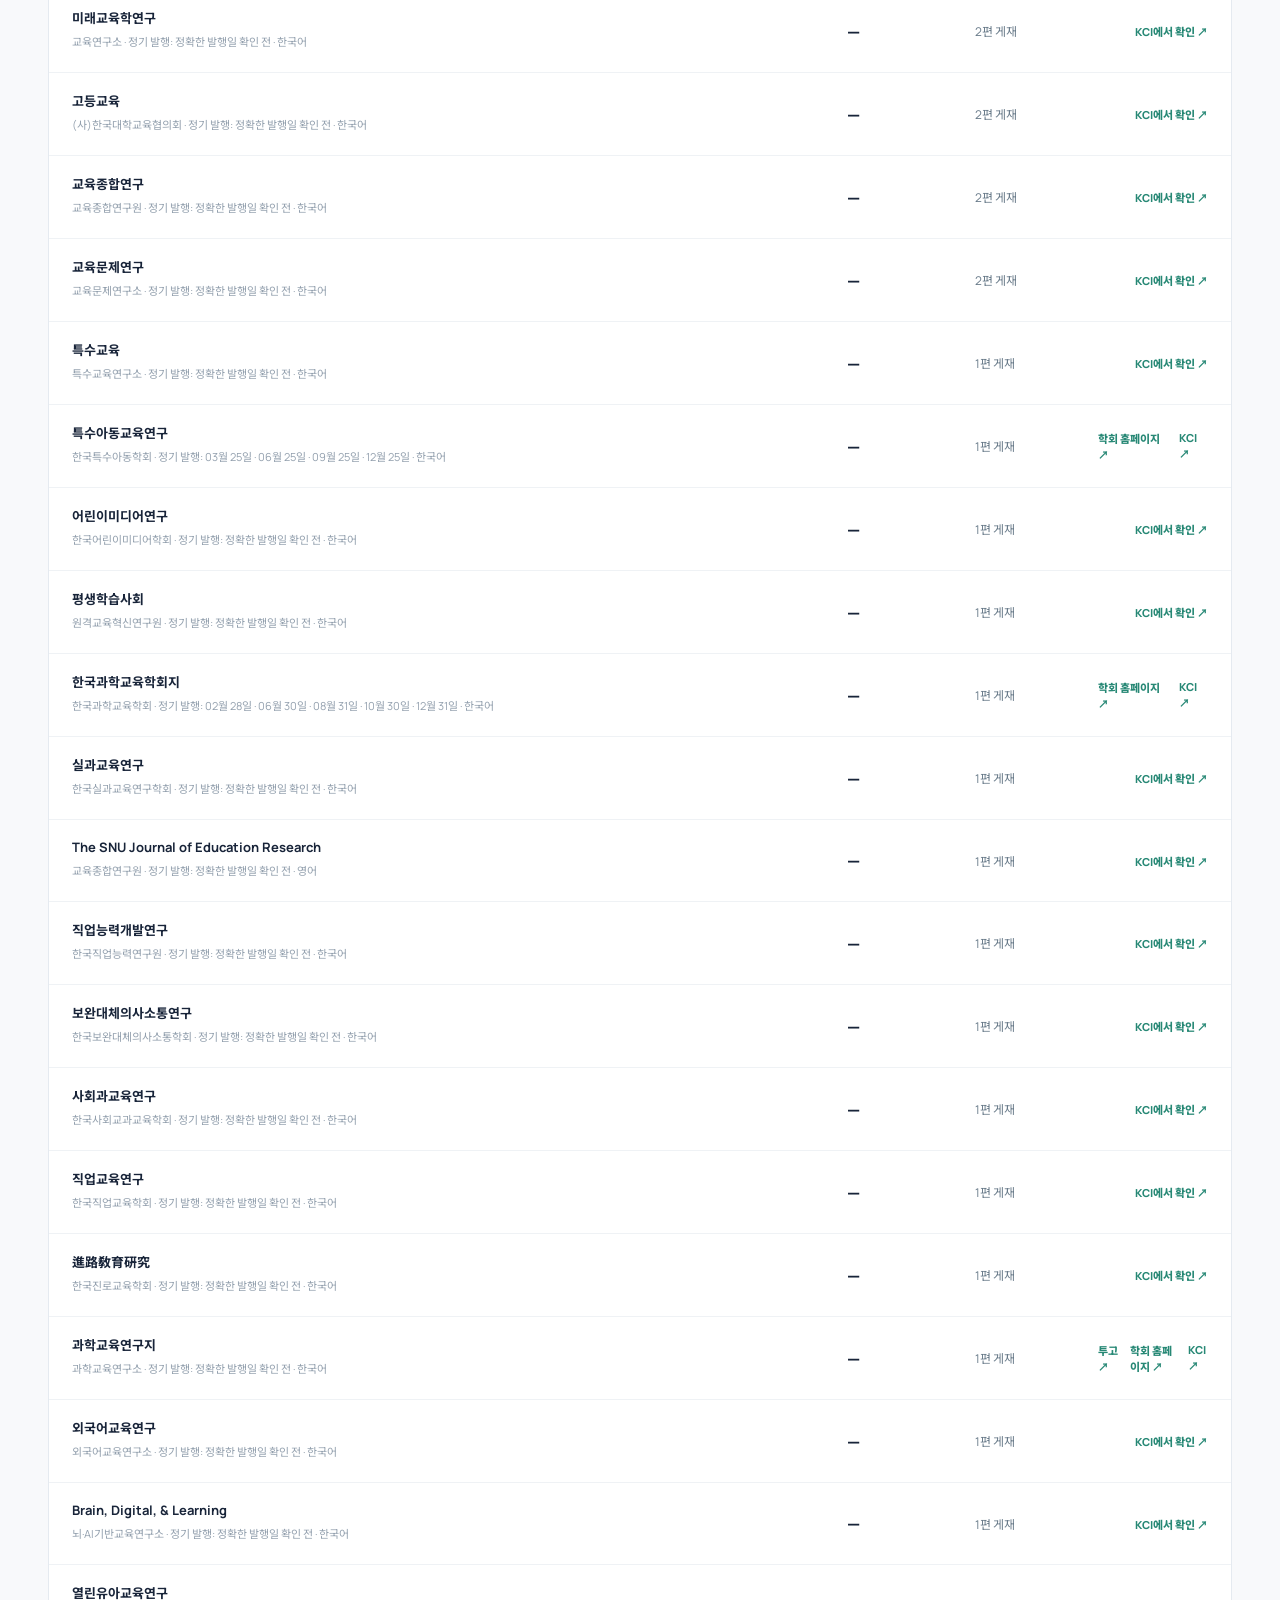
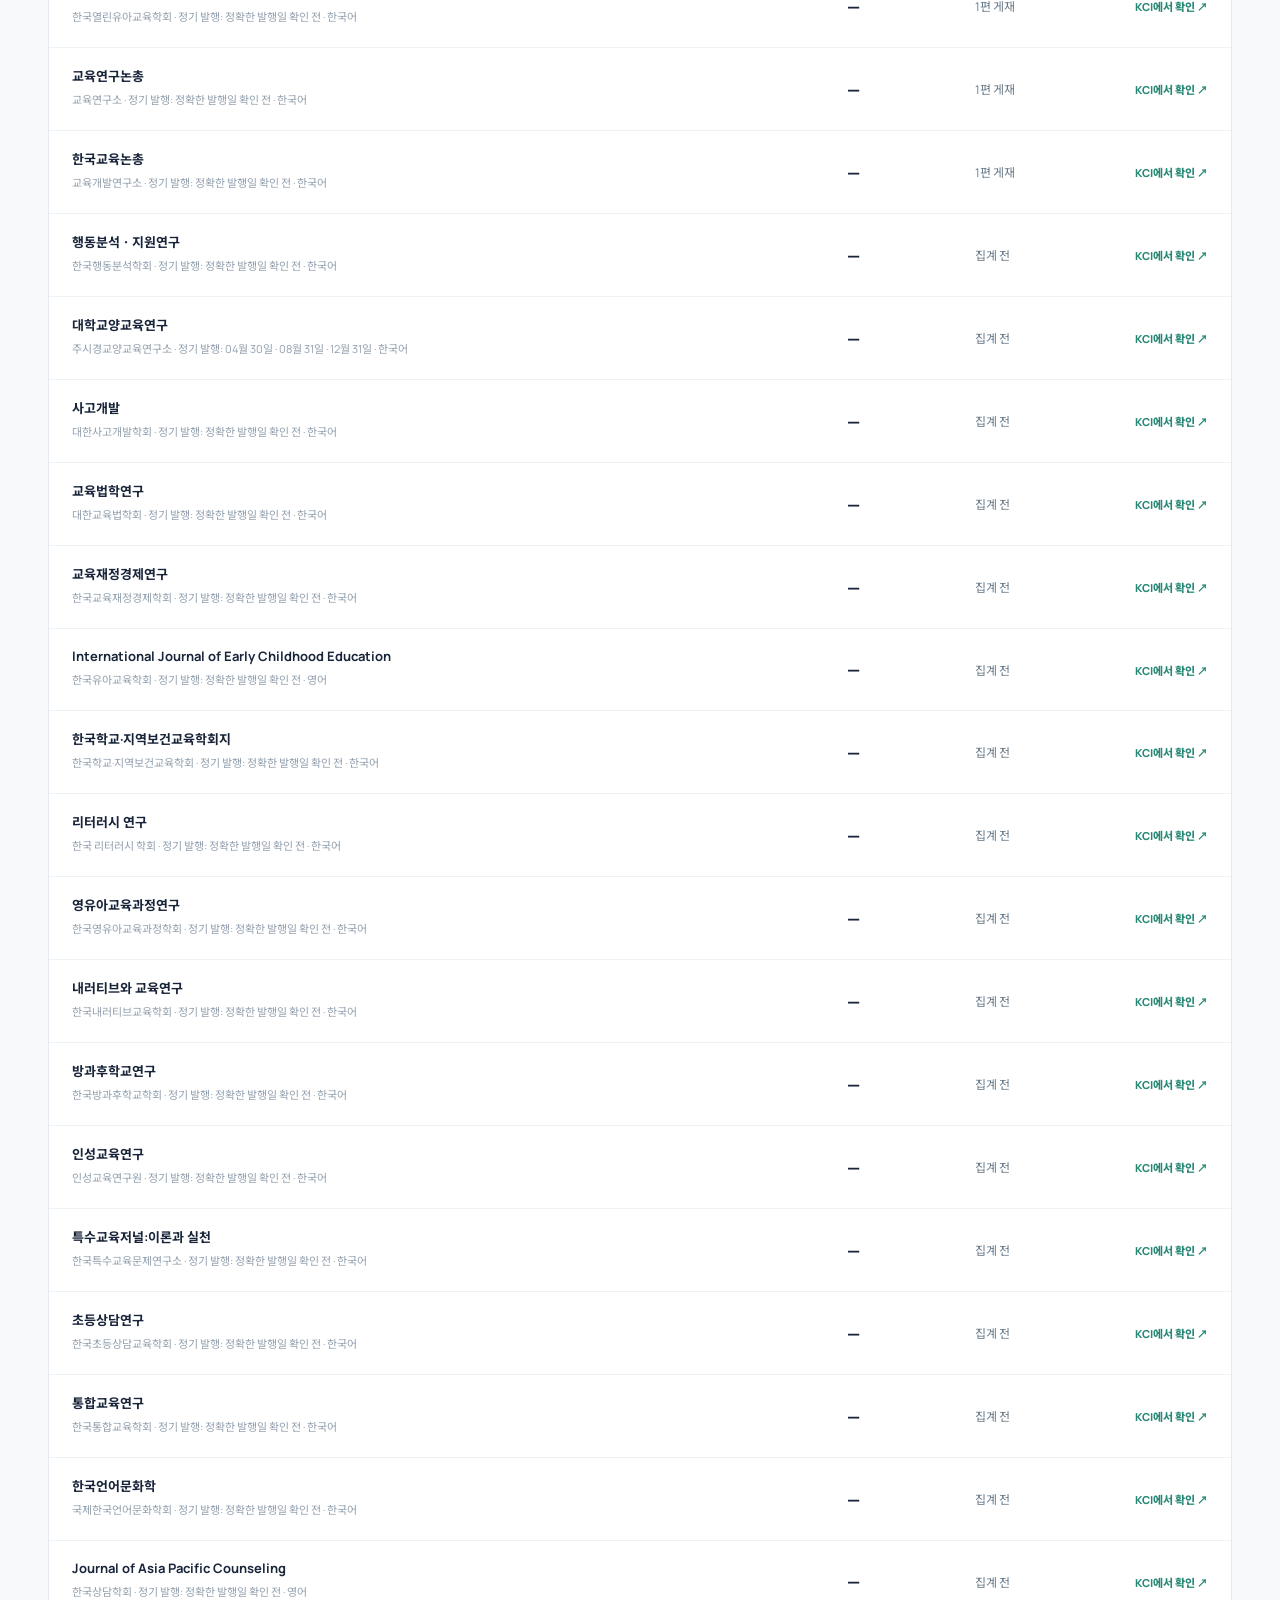
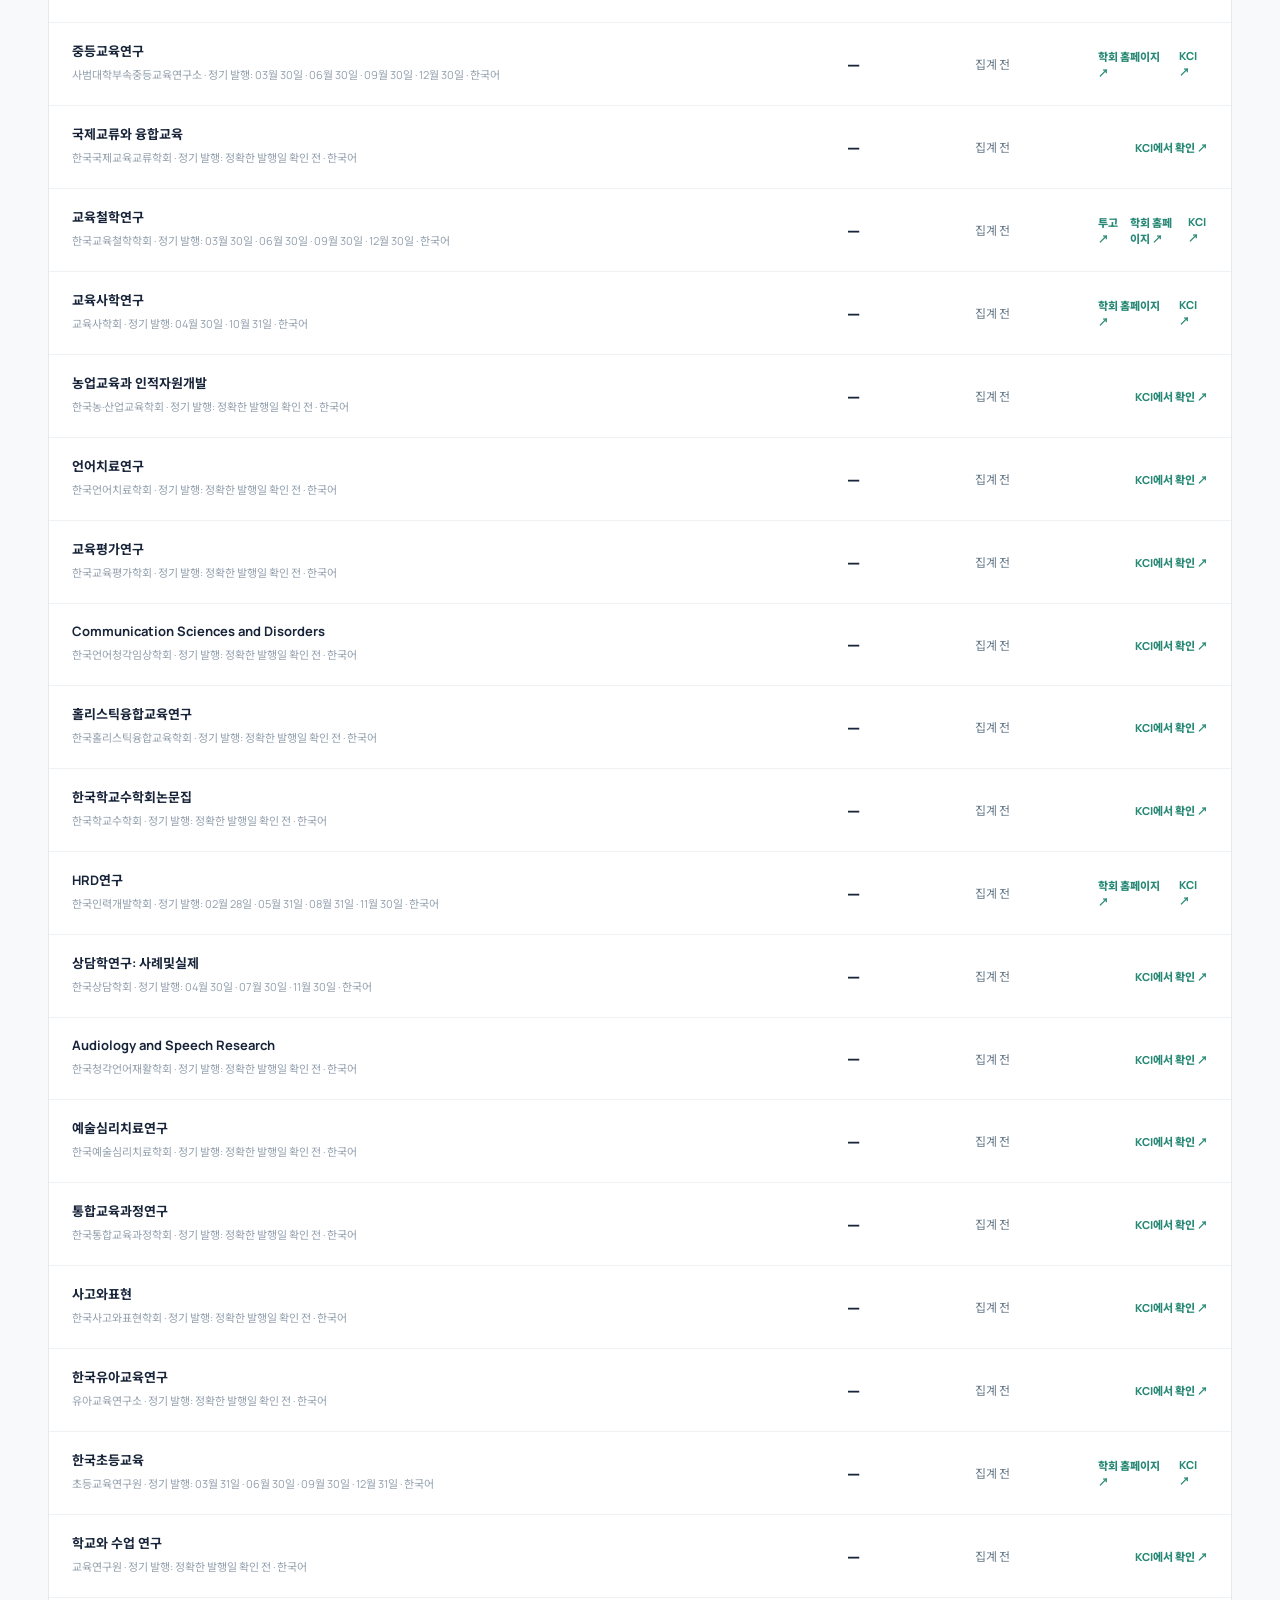
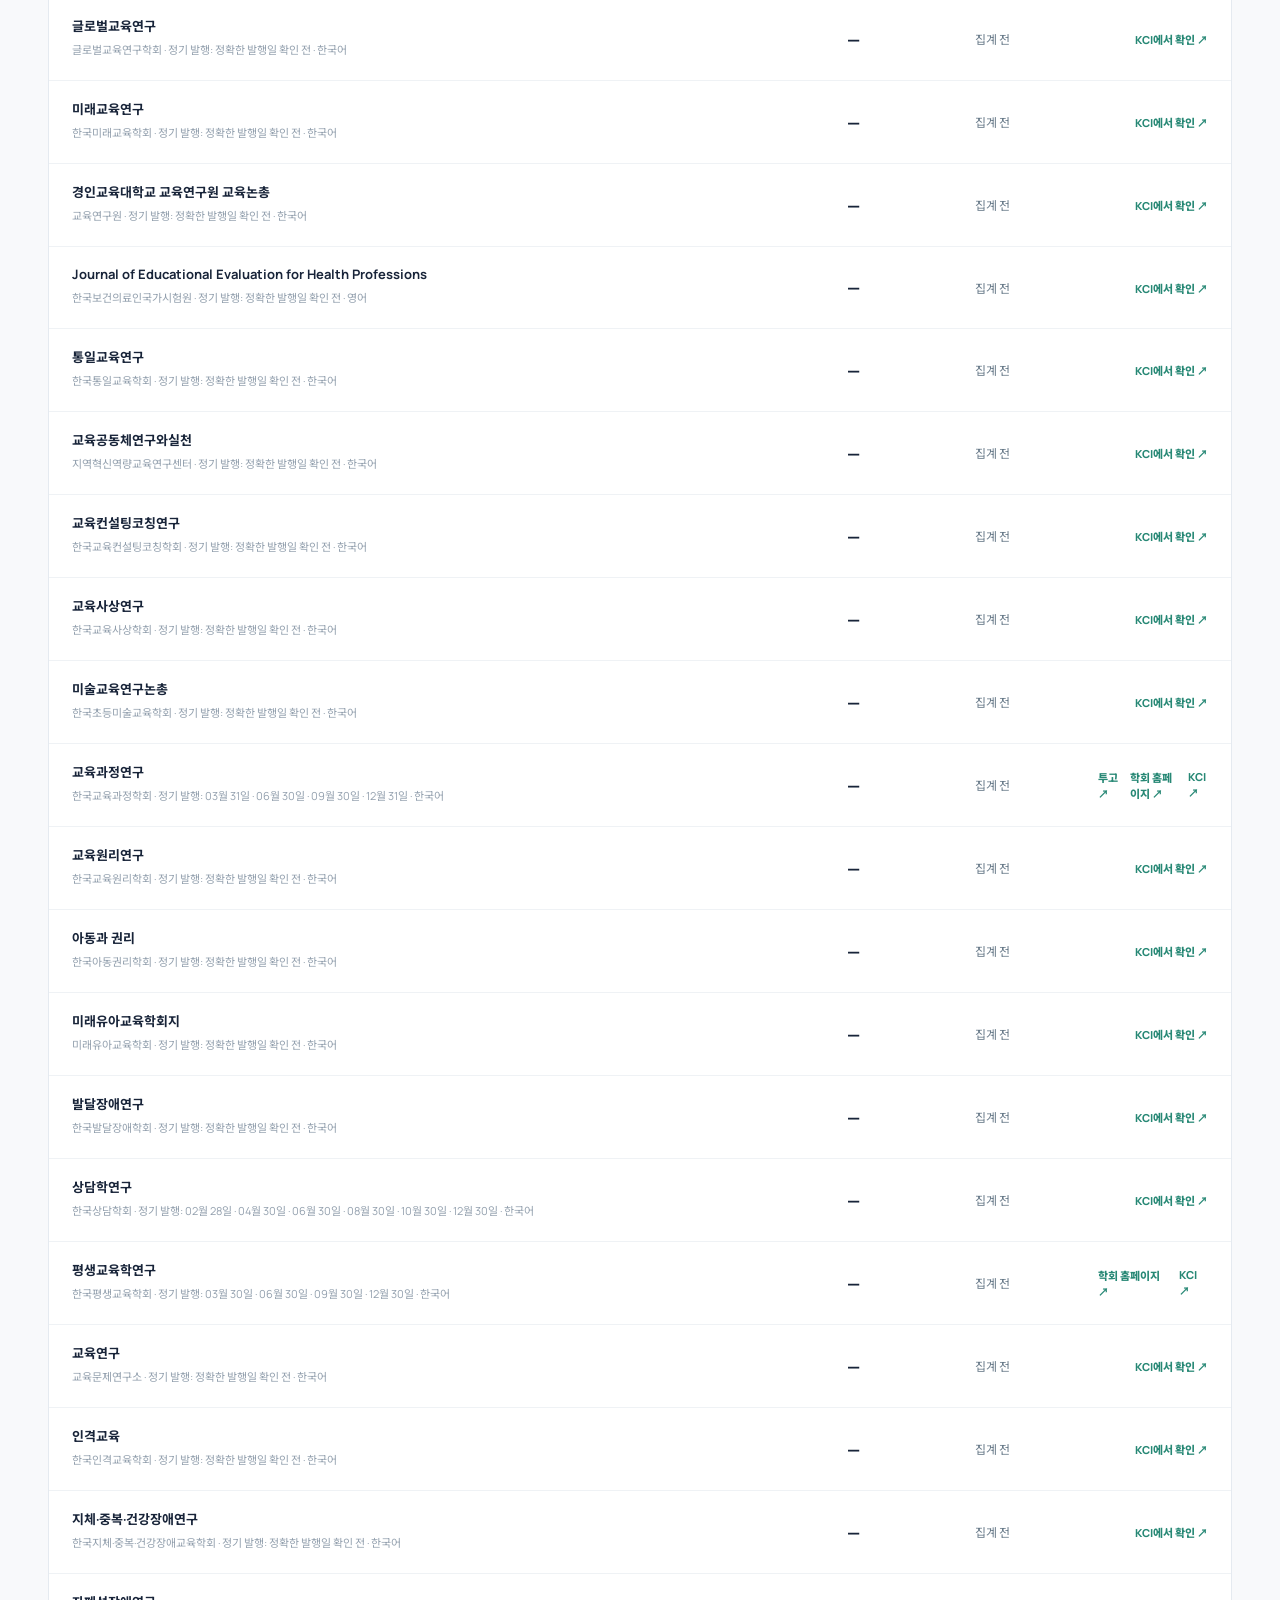
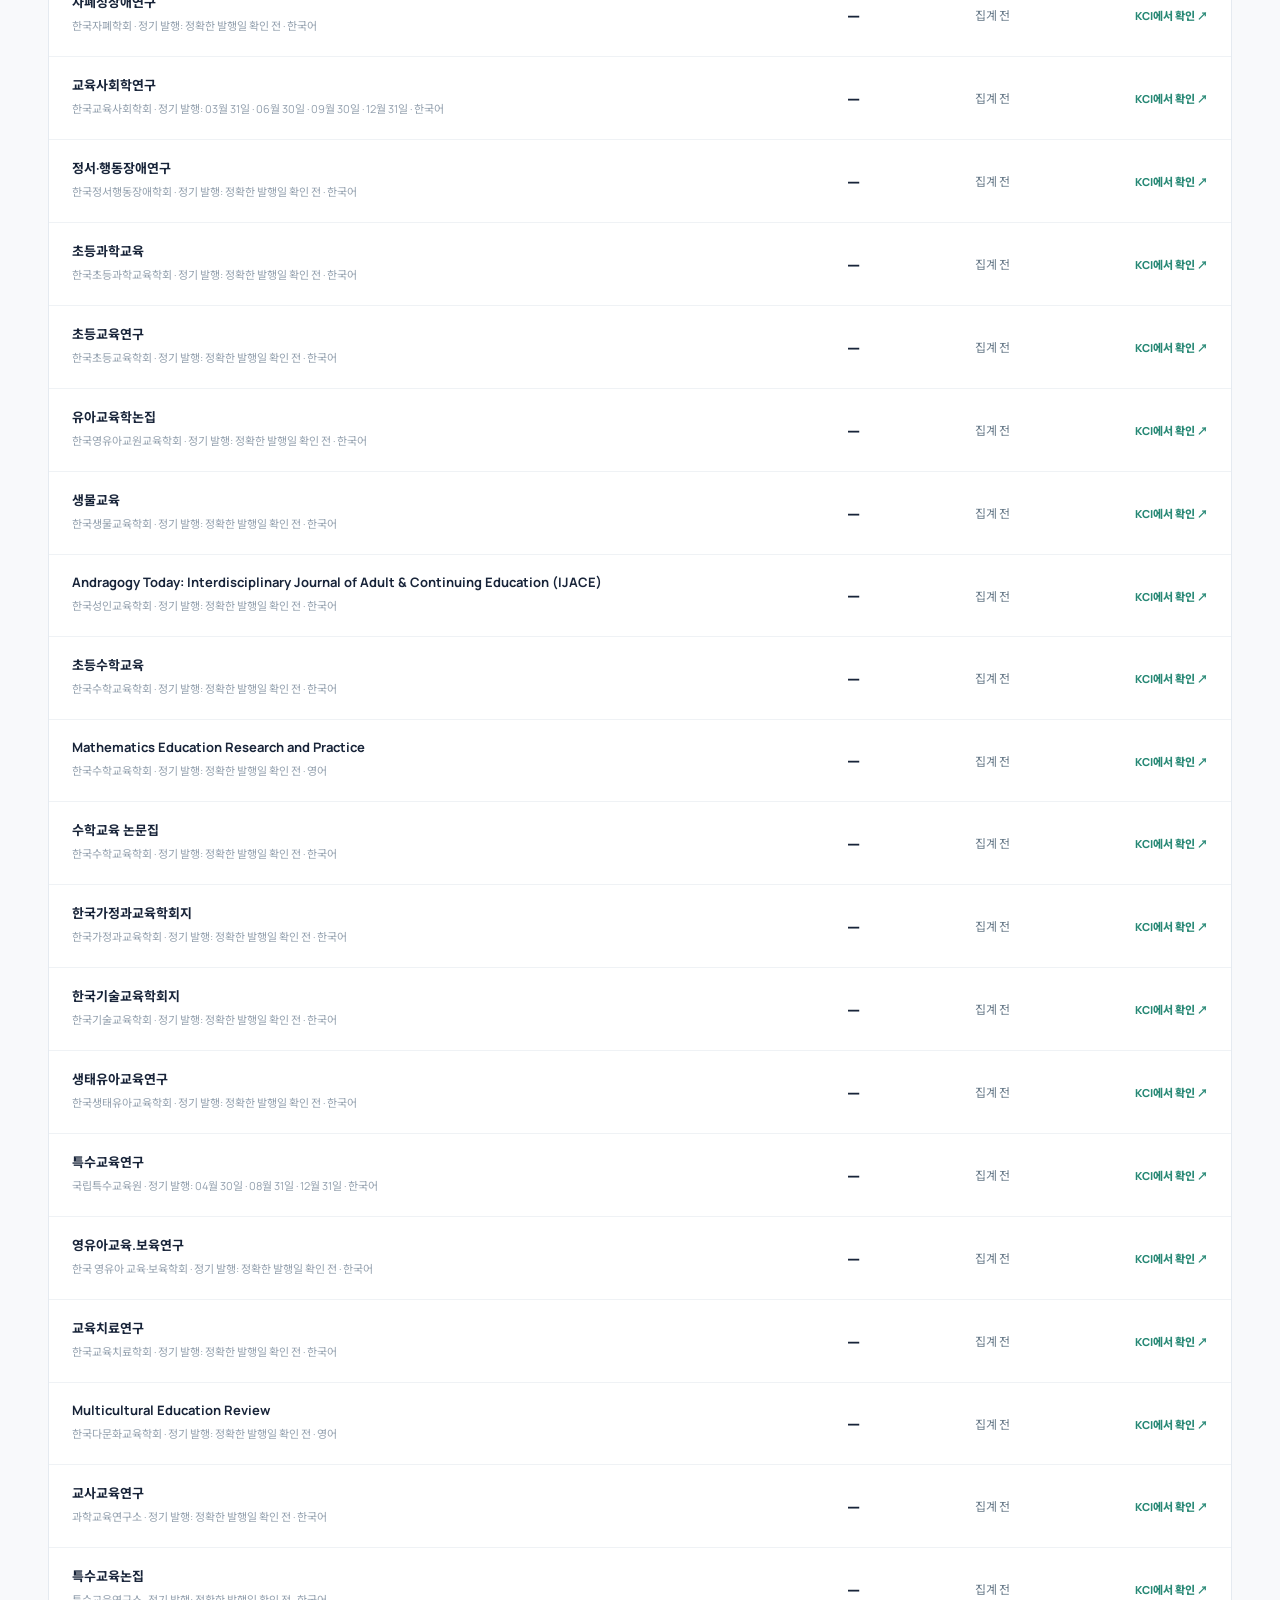
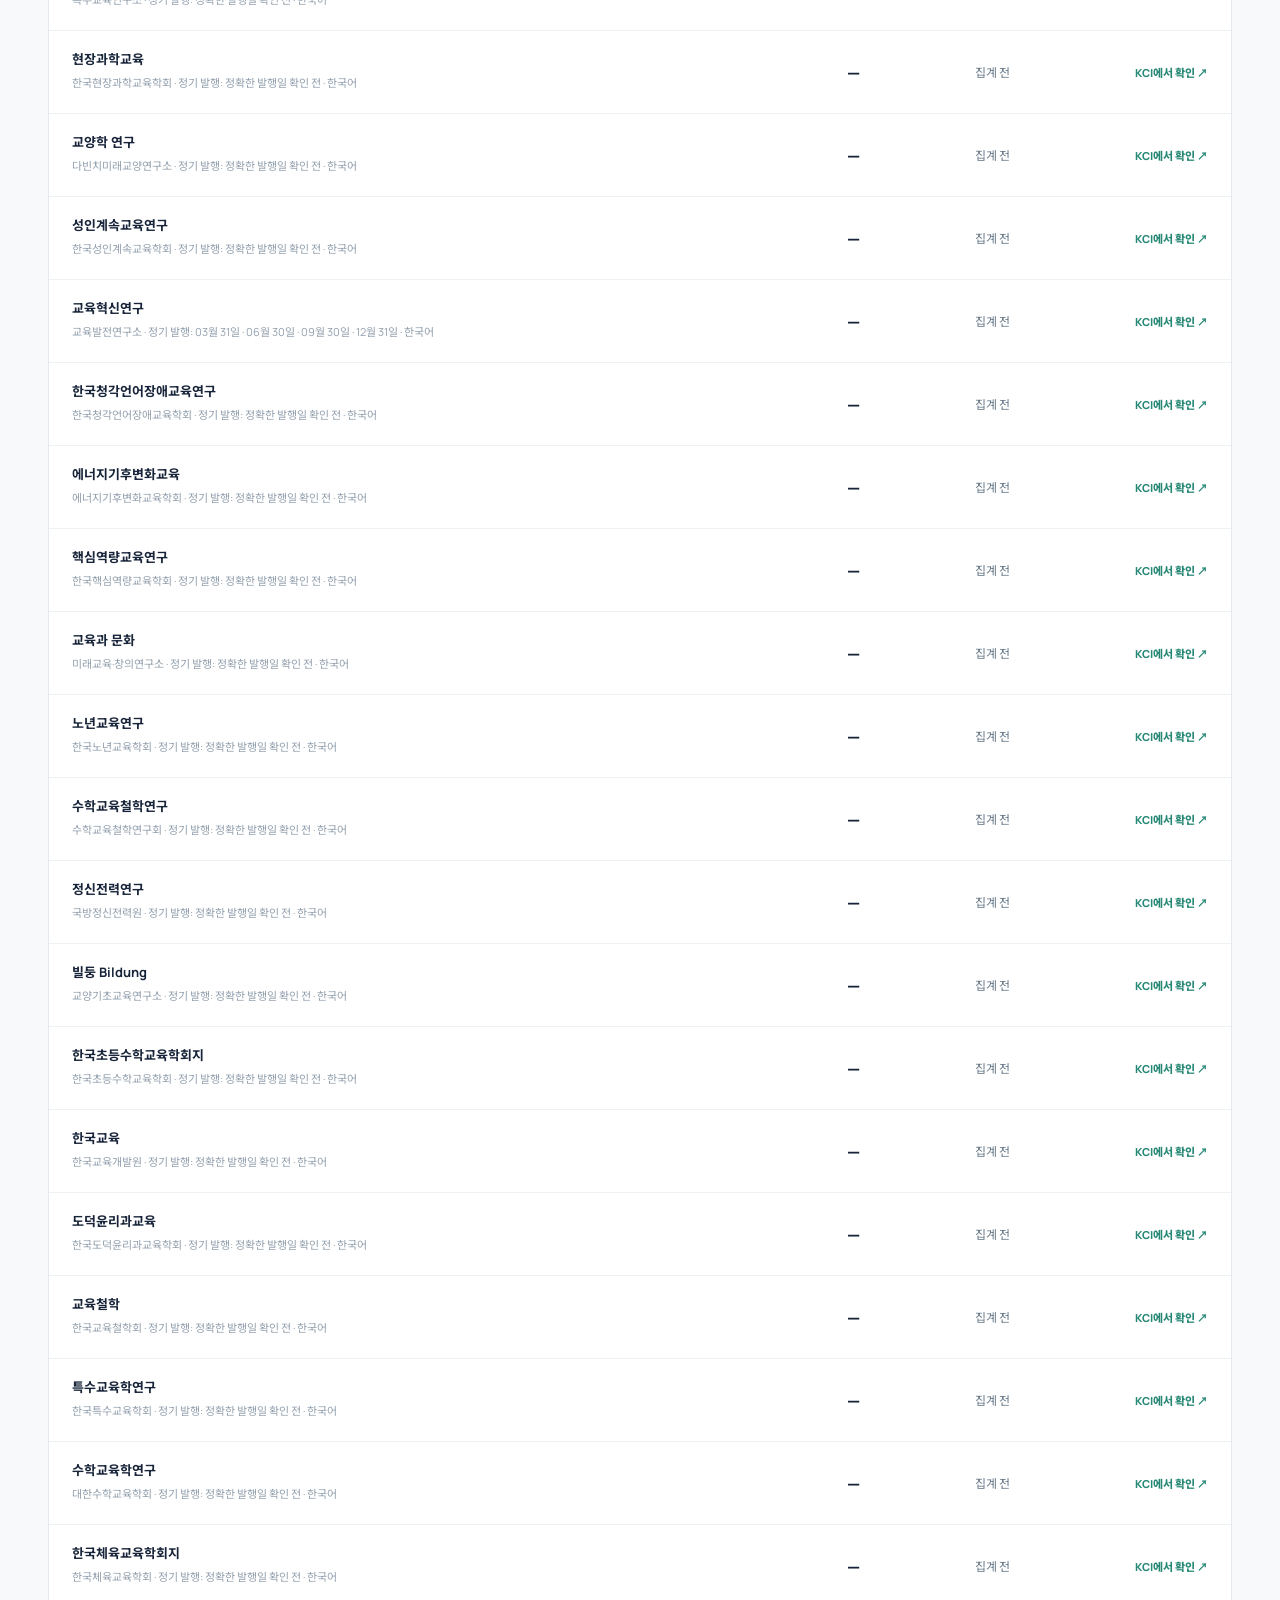
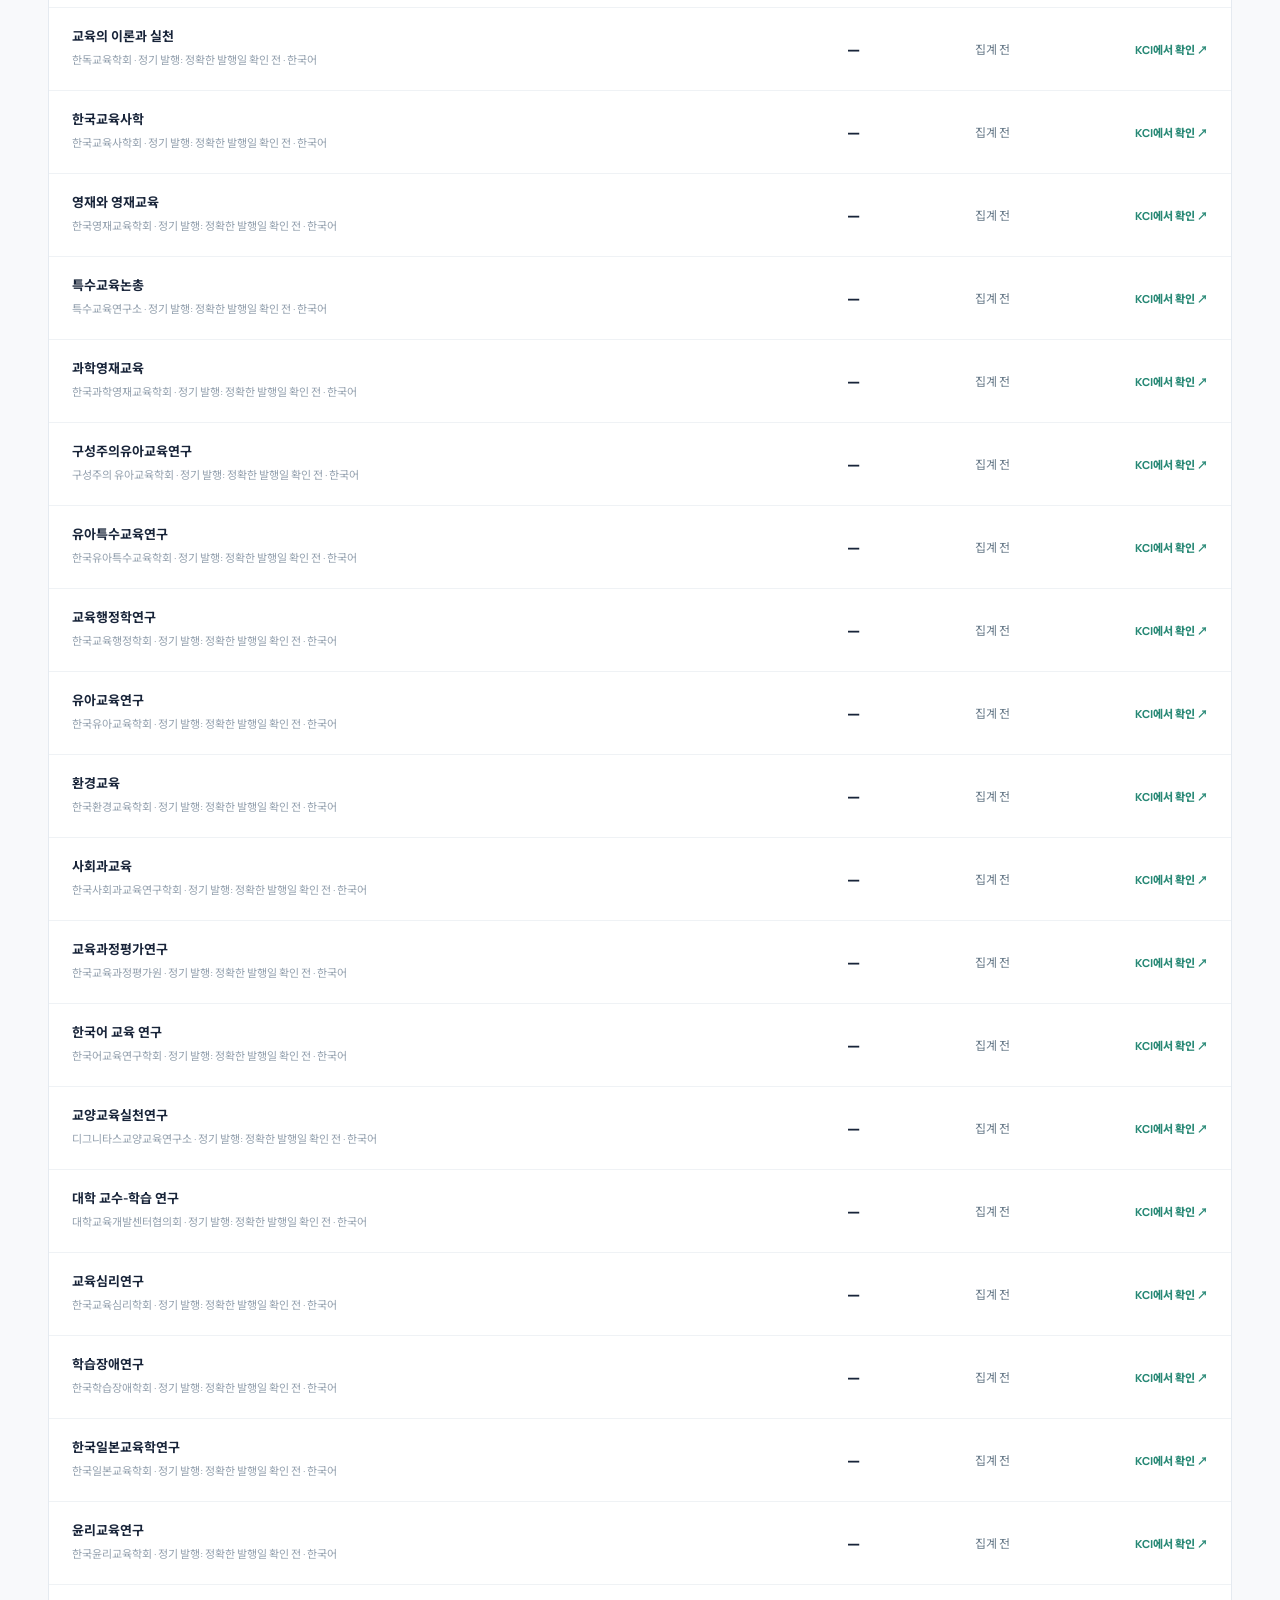
==== commit bb4a992d: "fix: restore KCI publication schedule refresh and Pages delivery" ====
--- a/index.html
+++ b/index.html
@@ -9,7 +9,7 @@
   <link rel="stylesheet" href="styles.css" />
   <link rel="stylesheet" href="redesign.css" />
   <link rel="stylesheet" href="merge.css" />
-  <script src="app.js?v=merged-20261030" defer></script>
+  <script src="app.js?v=kci-20261106" defer></script>
 </head>
 <body>
  <div class="app-shell">
